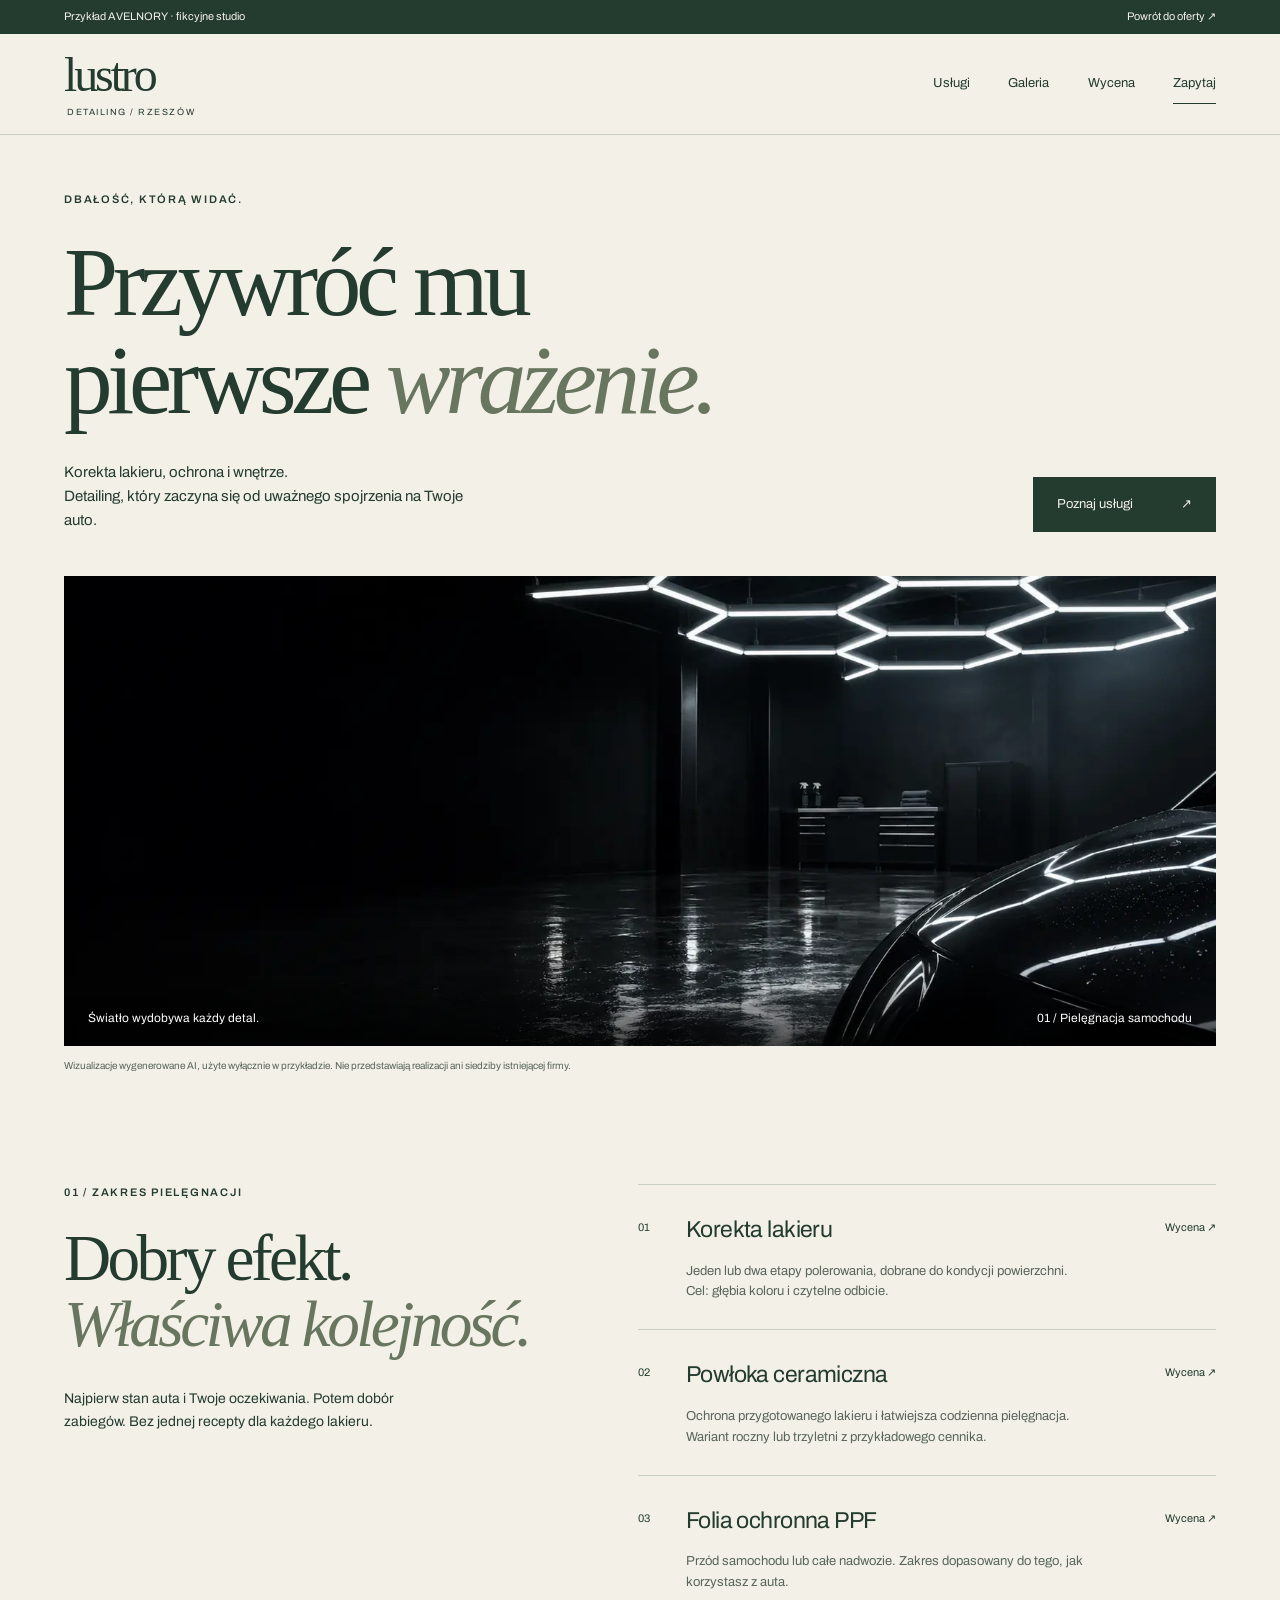
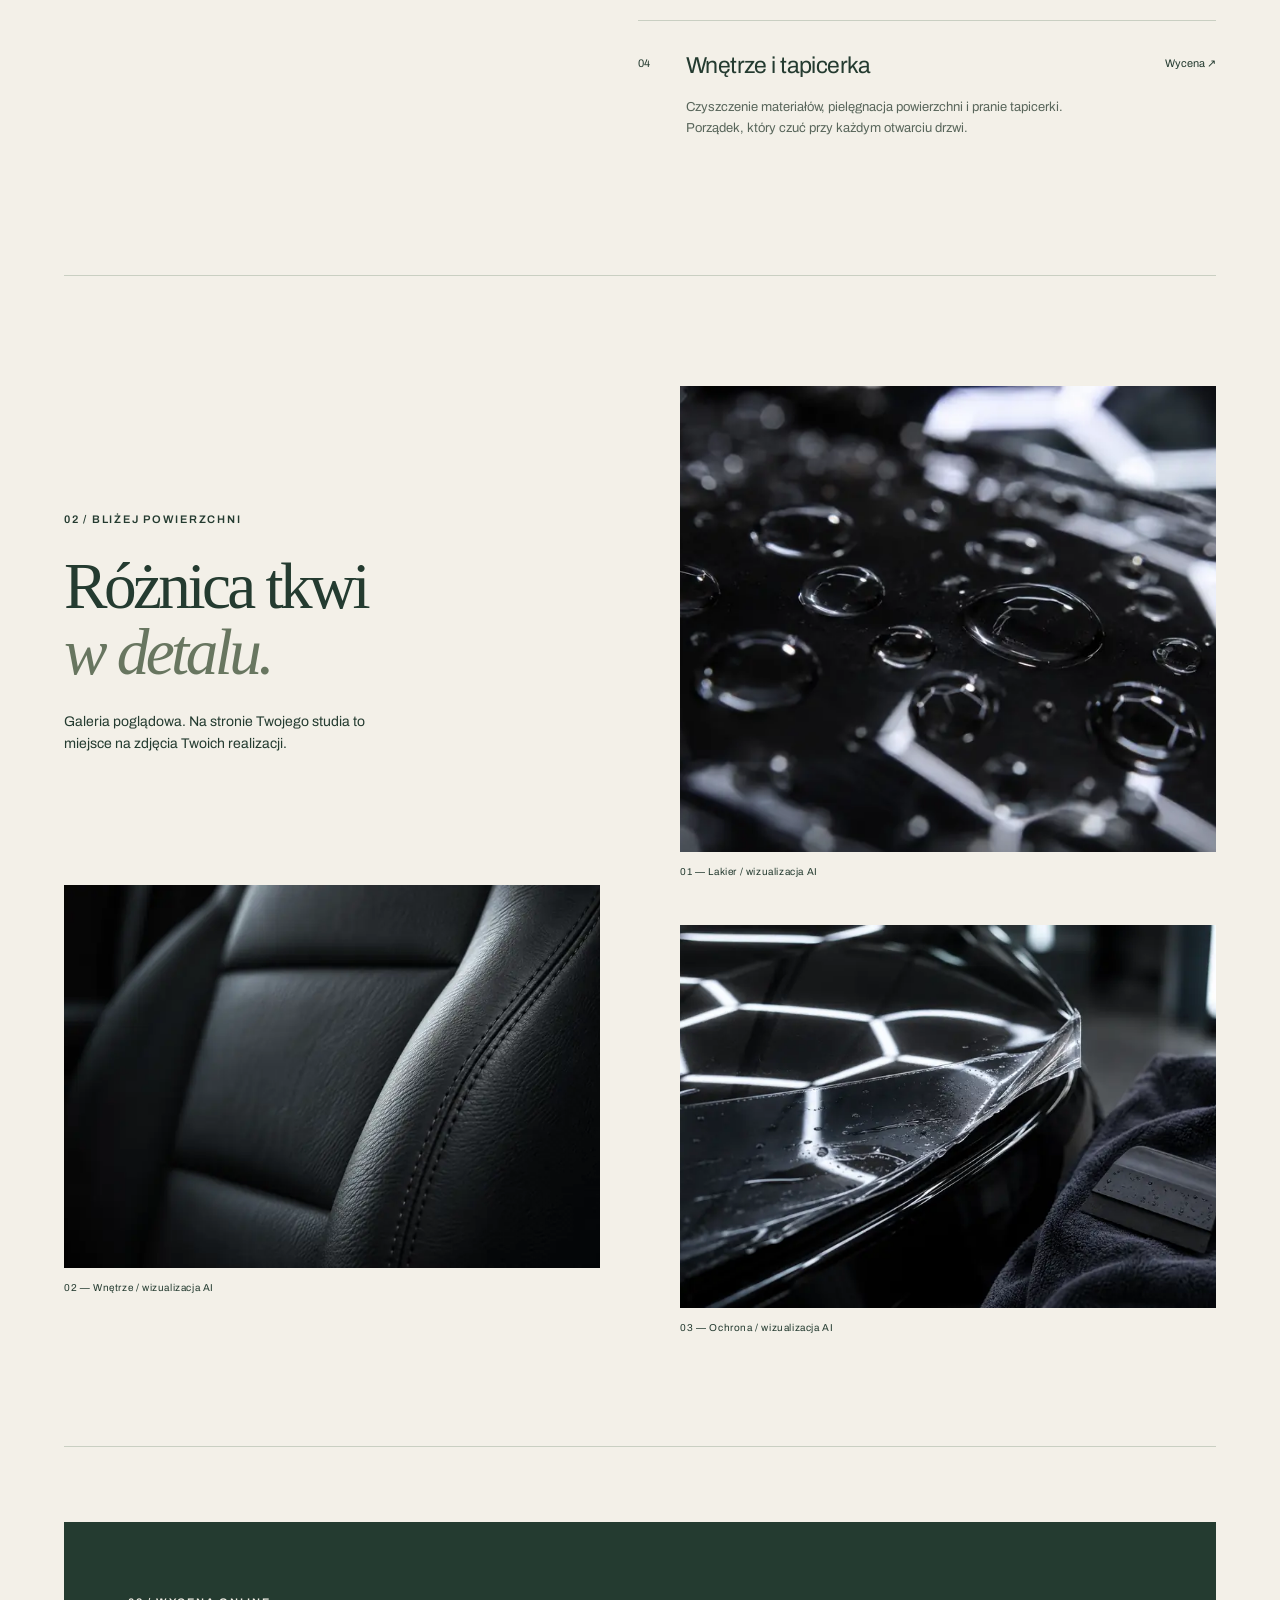
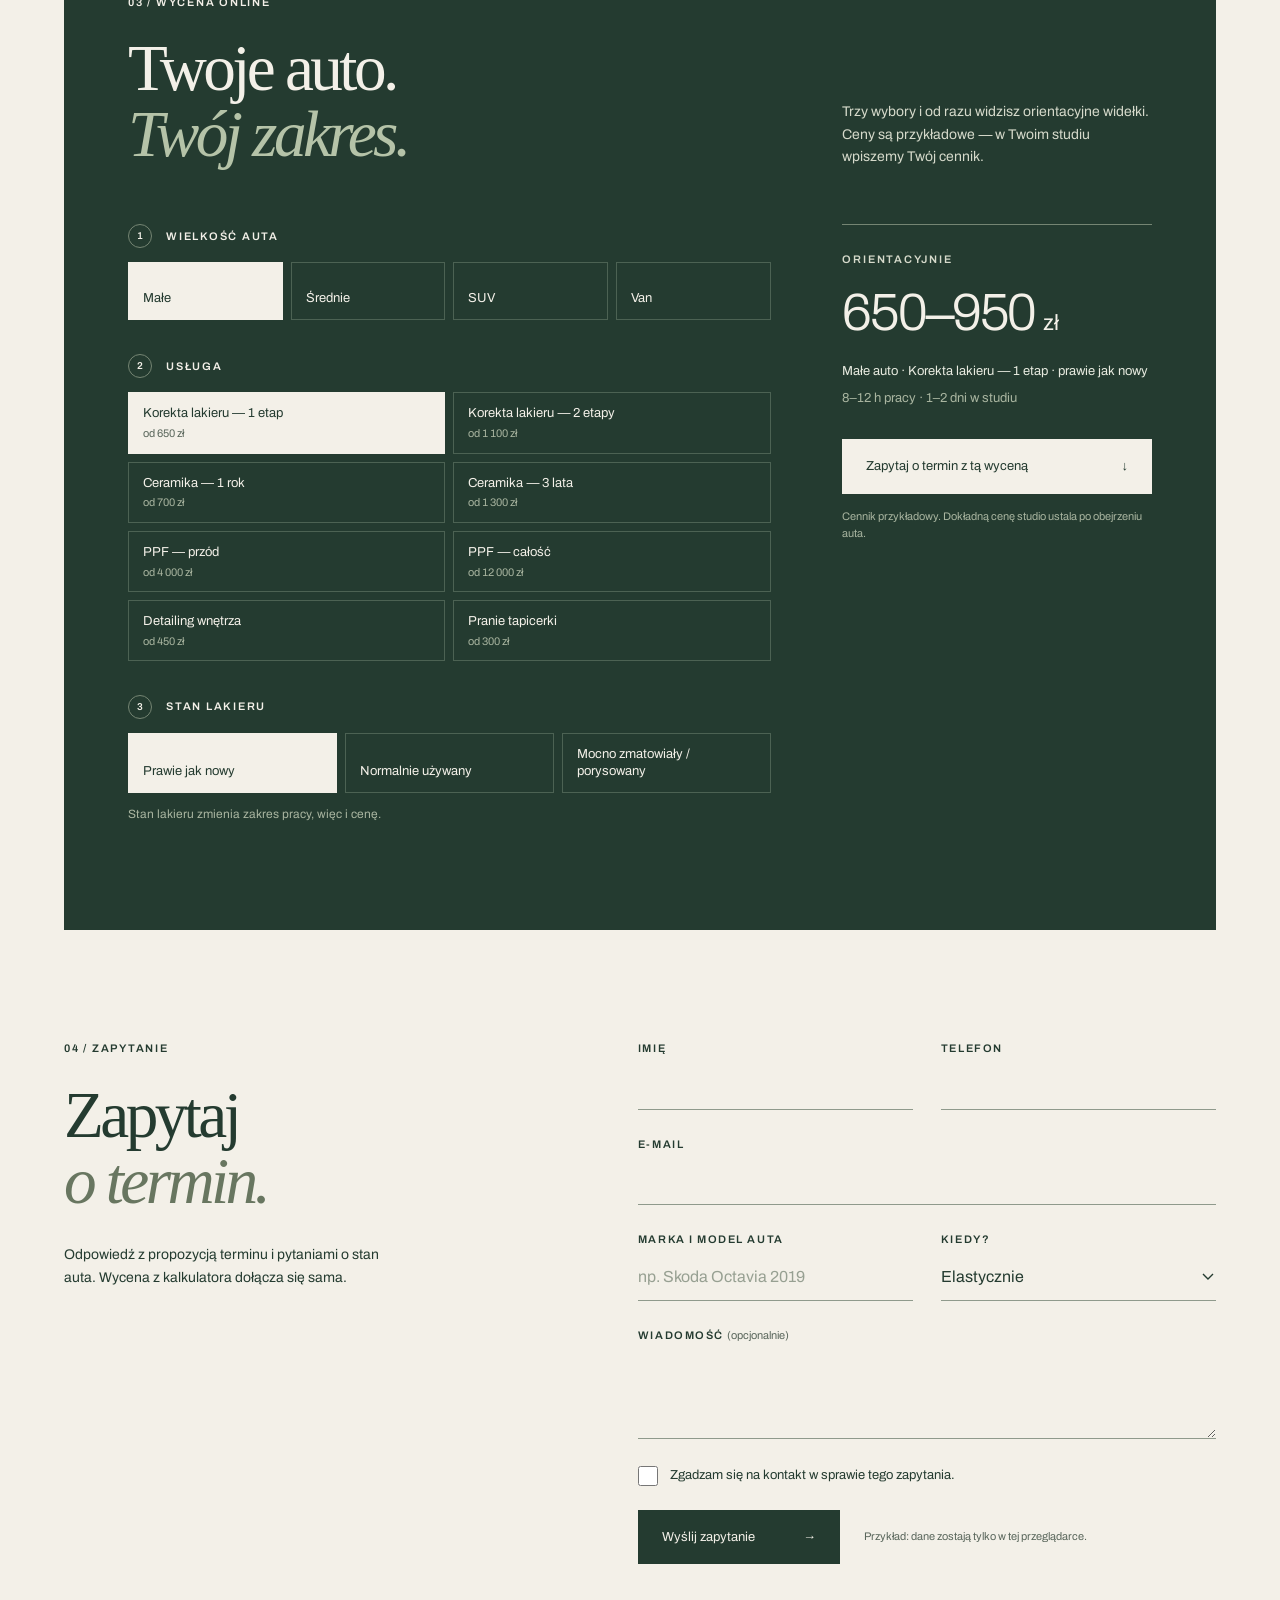
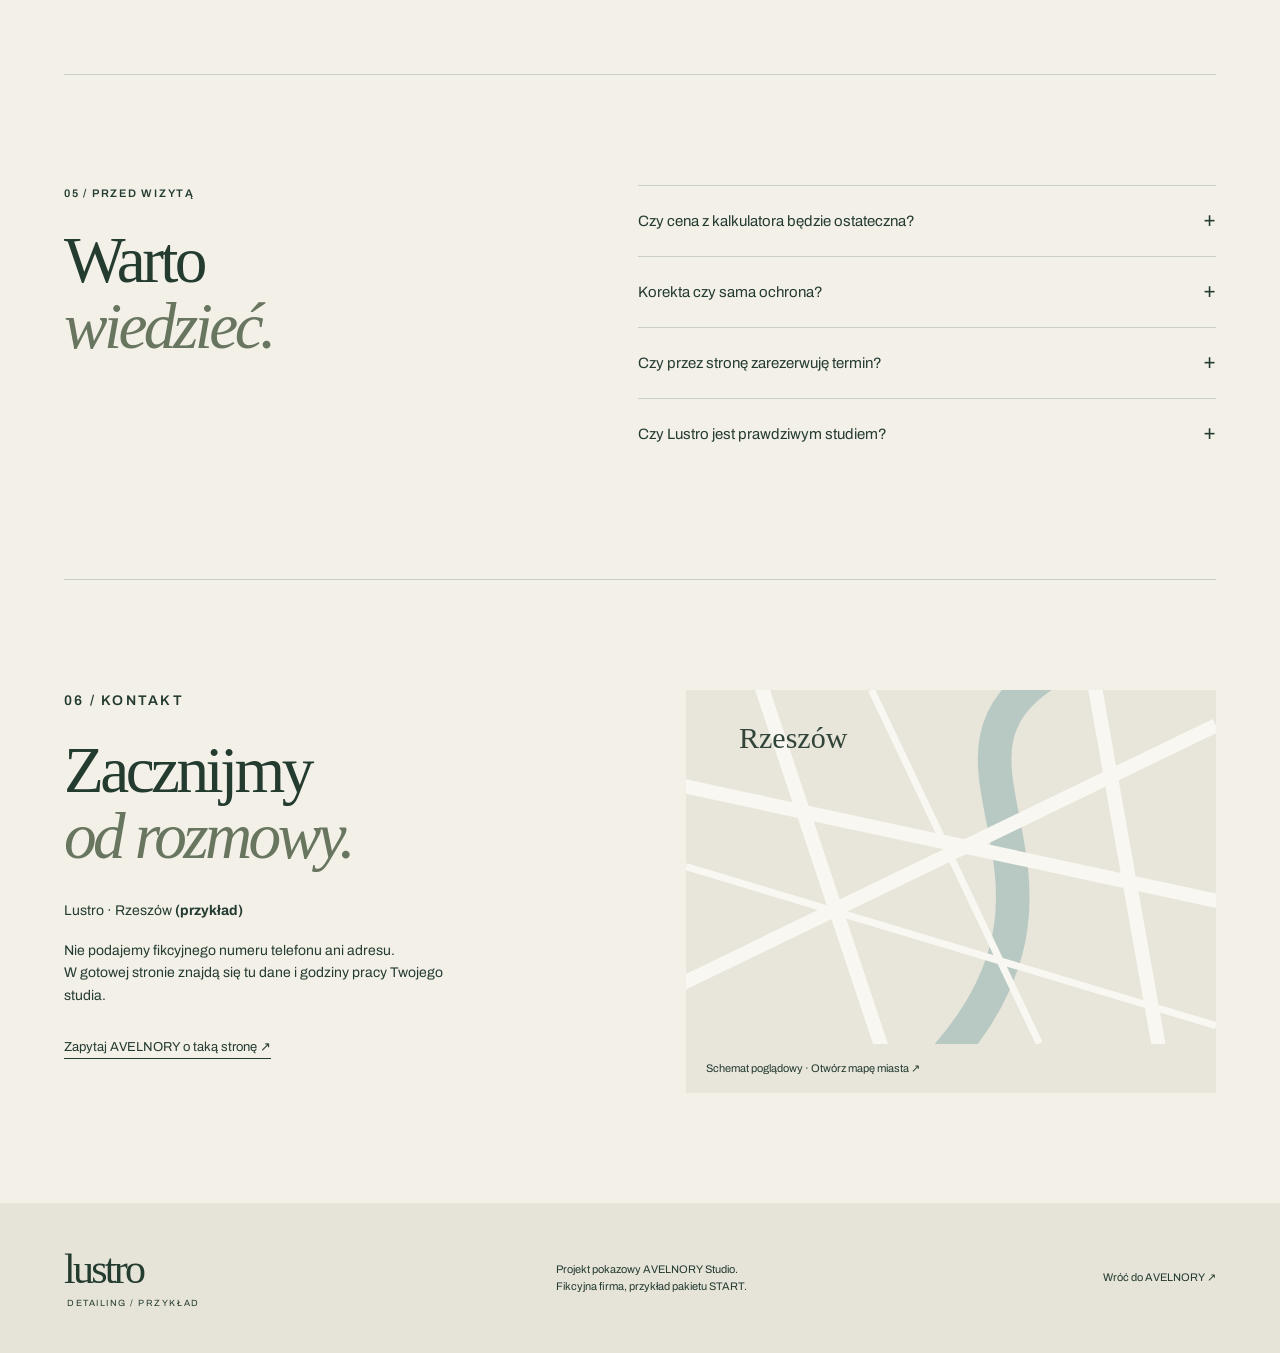
==== przyklad-studia/index.html @ 762393d6 "Nowe ceny: START 990 zł, założycielska 790 zł, zaliczka 300 zł Co-authored-by: OpenBot <335604065+op" ====
<!doctype html>
<html lang="pl">
<head>
  <meta charset="utf-8">
  <meta name="viewport" content="width=device-width,initial-scale=1">
  <meta name="robots" content="noindex,nofollow">
  <meta name="theme-color" content="#f3f0e8">
  <meta name="description" content="Lustro — fikcyjne studio detailingu. Przykład strony w pakiecie START AVELNORY Studio.">
  <title>Lustro — studio detailingu, Rzeszów · przykład</title>
  <link rel="stylesheet" href="style.css">
</head>
<body>
<a class="skip" href="#tresc">Przejdź do treści</a>
<aside class="notice"><span>Przykład AVELNORY · fikcyjne studio</span><a href="../#pakiety">Powrót do oferty ↗</a></aside>
<header class="header">
  <a class="brand" href="#tresc" aria-label="Lustro — początek strony">lustro<span>DETAILING / RZESZÓW</span></a>
  <nav aria-label="Nawigacja studia"><a href="#uslugi">Usługi</a><a href="#galeria">Galeria</a><a href="#wycena">Wycena</a><a href="#zapytanie">Zapytaj</a></nav>
</header>
<main id="tresc">
  <section class="hero" aria-labelledby="hero-title">
    <div class="hero-copy"><p class="eyebrow">Dbałość, którą widać.</p><h1 id="hero-title">Przywróć mu<br>pierwsze <em>wrażenie.</em></h1><div class="hero-bottom"><p>Korekta lakieru, ochrona i&nbsp;wnętrze.<br>Detailing, który zaczyna się od&nbsp;uważnego spojrzenia na Twoje auto.</p><a class="button" href="#uslugi">Poznaj usługi <span aria-hidden="true">↗</span></a></div></div>
    <figure class="hero-image"><img src="../assets/img/studio-hex-1600.webp" srcset="../assets/img/studio-hex-800.webp 800w, ../assets/img/studio-hex-1600.webp 1600w" sizes="(max-width:700px) 100vw, 90vw" width="1600" height="900" fetchpriority="high" alt="Wizualizacja auta w ciemnym studiu pod geometrycznym światłem"><figcaption><span>Światło wydobywa każdy detal.</span><span>01 / Pielęgnacja samochodu</span></figcaption></figure>
    <p class="image-note">Wizualizacje wygenerowane AI, użyte wyłącznie w&nbsp;przykładzie. Nie przedstawiają realizacji ani siedziby istniejącej firmy.</p>
  </section>
  <section class="section services" id="uslugi" aria-labelledby="services-title">
    <div class="section-head"><p class="eyebrow">01 / Zakres pielęgnacji</p><h2 id="services-title">Dobry efekt.<br><em>Właściwa kolejność.</em></h2><p>Najpierw stan auta i&nbsp;Twoje oczekiwania. Potem dobór zabiegów. Bez jednej recepty dla każdego lakieru.</p></div>
    <div class="service-list">
      <article><span class="index">01</span><div><h3>Korekta lakieru</h3><p>Jeden lub dwa etapy polerowania, dobrane do kondycji powierzchni. Cel: głębia koloru i&nbsp;czytelne odbicie.</p></div><a href="#wycena" aria-label="Korekta lakieru — wycena">Wycena ↗</a></article>
      <article><span class="index">02</span><div><h3>Powłoka ceramiczna</h3><p>Ochrona przygotowanego lakieru i&nbsp;łatwiejsza codzienna pielęgnacja. Wariant roczny lub trzyletni z&nbsp;przykładowego cennika.</p></div><a href="#wycena" aria-label="Powłoka ceramiczna — wycena">Wycena ↗</a></article>
      <article><span class="index">03</span><div><h3>Folia ochronna PPF</h3><p>Przód samochodu lub całe nadwozie. Zakres dopasowany do tego, jak korzystasz z&nbsp;auta.</p></div><a href="#wycena" aria-label="Folia PPF — wycena">Wycena ↗</a></article>
      <article><span class="index">04</span><div><h3>Wnętrze i&nbsp;tapicerka</h3><p>Czyszczenie materiałów, pielęgnacja powierzchni i&nbsp;pranie tapicerki. Porządek, który czuć przy każdym otwarciu drzwi.</p></div><a href="#wycena" aria-label="Wnętrze i tapicerka — wycena">Wycena ↗</a></article>
    </div>
  </section>
  <section class="section gallery" id="galeria" aria-labelledby="gallery-title">
    <div class="gallery-heading"><p class="eyebrow">02 / Bliżej powierzchni</p><h2 id="gallery-title">Różnica tkwi<br><em>w detalu.</em></h2><p>Galeria poglądowa. Na stronie Twojego studia to miejsce na zdjęcia Twoich realizacji.</p></div>
    <figure class="gallery-large"><img src="../assets/img/macro-beads-800.webp" width="800" height="533" loading="lazy" alt="Wizualizacja kropel wody na ciemnym lakierze"><figcaption>01 — Lakier / wizualizacja AI</figcaption></figure>
    <figure><img src="../assets/img/macro-interior-800.webp" width="800" height="533" loading="lazy" alt="Wizualizacja faktury samochodowego wnętrza"><figcaption>02 — Wnętrze / wizualizacja AI</figcaption></figure>
    <figure><img src="../assets/img/macro-ppf-800.webp" width="800" height="533" loading="lazy" alt="Wizualizacja folii ochronnej na karoserii"><figcaption>03 — Ochrona / wizualizacja AI</figcaption></figure>
  </section>
  <section class="section quote" id="wycena" aria-labelledby="quote-title">
    <div class="quote-head"><p class="eyebrow">03 / Wycena online</p><h2 id="quote-title">Twoje auto.<br><em>Twój zakres.</em></h2><p class="quote-lead">Trzy wybory i&nbsp;od razu widzisz orientacyjne widełki. Ceny są przykładowe&nbsp;— w&nbsp;Twoim studiu wpiszemy Twój cennik.</p></div>
    <form class="calc" id="calc" aria-label="Kalkulator wyceny">
      <fieldset><legend><span>1</span>Wielkość auta</legend><div class="chips" id="cars"></div></fieldset>
      <fieldset><legend><span>2</span>Usługa</legend><div class="chips chips-svc" id="services"></div></fieldset>
      <fieldset id="cond-set"><legend><span>3</span>Stan lakieru</legend><div class="chips" id="conds"></div><p class="hint" id="cond-note"></p></fieldset>
      <noscript><p class="hint">Kalkulator wymaga JavaScript. Zapytaj o&nbsp;wycenę w&nbsp;formularzu poniżej.</p></noscript>
    </form>
    <div class="result" aria-live="polite" aria-atomic="true">
      <p class="eyebrow">Orientacyjnie</p>
      <p class="price"><span id="price">—</span><span class="zl">&nbsp;zł</span></p>
      <p class="res-what" id="res-what"></p>
      <p class="res-time" id="res-time"></p>
      <button class="button light" id="to-form" type="button">Zapytaj o&nbsp;termin z&nbsp;tą wyceną <span aria-hidden="true">↓</span></button>
      <p class="fine">Cennik przykładowy. Dokładną cenę studio ustala po obejrzeniu auta.</p>
    </div>
  </section>
  <section class="section inquiry" id="zapytanie" aria-labelledby="inquiry-title">
    <div class="inquiry-head"><p class="eyebrow">04 / Zapytanie</p><h2 id="inquiry-title">Zapytaj<br><em>o&nbsp;termin.</em></h2><p>Odpowiedź z&nbsp;propozycją terminu i&nbsp;pytaniami o&nbsp;stan auta. Wycena z&nbsp;kalkulatora dołącza się sama.</p>
      <div class="attached" id="attached" hidden><p class="eyebrow">Dołączona wycena</p><p id="attached-text"></p><button type="button" class="text-btn" id="detach">Usuń z&nbsp;zapytania</button></div>
    </div>
    <div class="inquiry-body">
      <form id="inquiry" novalidate>
        <div class="row"><label class="field"><span>Imię</span><input name="imie" autocomplete="given-name" required maxlength="60"></label>
        <label class="field"><span>Telefon</span><input name="telefon" type="tel" autocomplete="tel" required pattern="[0-9+\(\)\s\-]{7,25}" inputmode="tel"></label></div>
        <label class="field"><span>E-mail</span><input name="email" type="email" autocomplete="email" required maxlength="120"></label>
        <div class="row"><label class="field"><span>Marka i&nbsp;model auta</span><input name="auto" required maxlength="80" placeholder="np. Skoda Octavia 2019"></label>
        <label class="field"><span>Kiedy?</span><select name="termin"><option>Elastycznie</option><option>W&nbsp;ciągu 2 tygodni</option><option>W&nbsp;ciągu miesiąca</option></select></label></div>
        <label class="field"><span>Wiadomość <i>(opcjonalnie)</i></span><textarea name="wiadomosc" rows="3" maxlength="1000"></textarea></label>
        <input type="hidden" name="wycena">
        <label class="hp" aria-hidden="true">Strona www<input name="website_extra" tabindex="-1" autocomplete="off"></label>
        <label class="consent"><input type="checkbox" name="zgoda" required><span>Zgadzam się na kontakt w&nbsp;sprawie tego zapytania.</span></label>
        <div class="submit-row"><button class="button" id="send" type="submit">Wyślij zapytanie <span aria-hidden="true">→</span></button><p class="fine">Przykład: dane zostają tylko w&nbsp;tej przeglądarce.</p></div>
        <p class="form-error" id="form-error" role="alert"></p>
      </form>
      <div class="done" id="done" tabindex="-1" hidden>
        <p class="eyebrow">Zapytanie przyjęte · przykład</p>
        <h3 id="done-title">Dziękujemy.</h3>
        <p>To strona pokazowa, więc zapytanie nie trafiło do żadnego studia ani na żaden adres e-mail. Zapisaliśmy je tylko w&nbsp;tej przeglądarce.</p>
        <p>Na stronie Twojego studia w&nbsp;tym miejscu klient dostaje potwierdzenie, a&nbsp;Ty&nbsp;— e-mail z&nbsp;danymi i&nbsp;wyceną.</p>
        <dl id="done-summary"></dl>
        <div class="done-actions"><button class="button" type="button" id="again">Nowe zapytanie</button><button class="text-btn" type="button" id="wipe">Usuń dane przykładu</button></div>
      </div>
    </div>
  </section>
  <section class="section faq" aria-labelledby="faq-title"><div><p class="eyebrow">05 / Przed wizytą</p><h2 id="faq-title">Warto<br><em>wiedzieć.</em></h2></div><div>
    <details><summary>Czy cena z kalkulatora będzie ostateczna?</summary><p>Nie. Kalkulator pokazuje orientacyjne widełki. Zakres pracy i&nbsp;dokładną cenę studio ustala po obejrzeniu samochodu lub zdjęć.</p></details>
    <details><summary>Korekta czy sama ochrona?</summary><p>Powłoka nie usuwa istniejących rys. Dlatego przed zabezpieczeniem warto ocenić lakier i&nbsp;ustalić, czy wymaga korekty.</p></details>
    <details><summary>Czy przez stronę zarezerwuję termin?</summary><p>Formularz wysyła zapytanie, a&nbsp;nie rezerwację. Studio potwierdza termin osobno, telefonicznie lub e-mailem.</p></details>
    <details><summary>Czy Lustro jest prawdziwym studiem?</summary><p>Nie. Nazwa, lokalizacja w&nbsp;mieście i&nbsp;oferta są przykładowe. Strona pokazuje projekt AVELNORY. Nie zamówisz tu usługi detailingu.</p></details>
  </div></section>
  <section class="section contact" id="kontakt" aria-labelledby="contact-title"><div><p class="eyebrow">06 / Kontakt</p><h2 id="contact-title">Zacznijmy<br><em>od rozmowy.</em></h2><p>Lustro · Rzeszów <strong>(przykład)</strong></p><p>Nie podajemy fikcyjnego numeru telefonu ani adresu. W&nbsp;gotowej stronie znajdą się tu dane i&nbsp;godziny pracy Twojego studia.</p><a class="text-link" href="../#formularz">Zapytaj AVELNORY o&nbsp;taką stronę ↗</a></div><a class="map" href="https://www.google.com/maps/search/?api=1&amp;query=Rzesz%C3%B3w" target="_blank" rel="noopener" aria-label="Otwórz mapę miasta Rzeszów — bez lokalizacji studia">
    <svg viewBox="0 0 600 400" role="img" aria-label="Abstrakcyjny schemat miasta, bez lokalizacji firmy"><rect width="600" height="400" fill="#e8e5da"/><path d="M410-20C250 80 480 210 290 420" stroke="#b8c9c4" stroke-width="38" fill="none"/><g stroke="#f9f7f1" stroke-width="16" fill="none"><path d="M-20 105 630 245M80-20 230 430M-20 340 600 40M460-20 540 430"/><path d="m0 200 600 180M210 0 400 400" stroke-width="8"/></g><text x="60" y="66" fill="#31443a" font-family="Georgia,serif" font-size="34">Rzeszów</text></svg><span>Schemat poglądowy · Otwórz mapę miasta ↗</span></a></section>
</main>
<footer><a class="brand" href="#tresc">lustro<span>DETAILING / PRZYKŁAD</span></a><p>Projekt pokazowy AVELNORY Studio.<br>Fikcyjna firma, przykład pakietu START.</p><a href="../">Wróć do AVELNORY ↗</a></footer>
<script src="../assets/config.js"></script>
<script src="app.js" defer></script>
</body>
</html>
---- przyklad-studia/style.css ----
@font-face{font-family:Archivo;src:url('../assets/fonts/archivo-latin.woff2') format('woff2');font-style:normal;font-weight:100 900;font-display:swap;unicode-range:U+0000-00FF}@font-face{font-family:Archivo;src:url('../assets/fonts/archivo-latin-ext.woff2') format('woff2');font-style:normal;font-weight:100 900;font-display:swap;unicode-range:U+0100-024F,U+1E00-1EFF}
:root{--paper:#f3f0e8;--ink:#243b30;--muted:#59665b;--line:#c9cfc2;--space:clamp(22px,5vw,80px)}*{box-sizing:border-box}html{scroll-behavior:smooth;scroll-padding-top:120px}body{margin:0;background:var(--paper);color:var(--ink);font:16px/1.6 Archivo,Arial,sans-serif}a{color:inherit;text-decoration:none}a:hover{text-decoration:underline;text-underline-offset:5px}a:focus-visible,summary:focus-visible{outline:3px solid #8d4d21;outline-offset:5px}img{display:block;width:100%;height:auto}figure,p{margin:0}p+p{margin-top:18px}h1,h2,h3{font-weight:400;margin:0}h1,h2{font-family:Georgia,'Times New Roman',serif;line-height:1.01;letter-spacing:-.055em;text-wrap:balance}h1{font-size:clamp(58px,7.6vw,116px)}h2{font-size:clamp(43px,5.1vw,76px)}em{font-weight:400;color:#687660}.eyebrow{text-transform:uppercase;font-size:11px;letter-spacing:.16em;font-weight:600;margin-bottom:25px}body>main{padding:0 var(--space)}.skip{position:fixed;top:-100px;left:20px;background:var(--ink);color:white;padding:12px;z-index:20}.skip:focus{top:10px}.notice{display:flex;justify-content:space-between;gap:12px;padding:8px var(--space);background:var(--ink);color:var(--paper);font-size:11px}.header{position:sticky;top:0;z-index:10;display:flex;align-items:center;justify-content:space-between;gap:20px;background:var(--paper);padding:17px var(--space);border-bottom:1px solid var(--line)}.brand{font-family:Georgia,serif;font-size:48px;line-height:1;letter-spacing:-.065em}.brand span{display:block;margin:8px 0 0 3px;font:9px Archivo,Arial,sans-serif;letter-spacing:.17em}.header nav{display:flex;gap:clamp(18px,3vw,48px);font-size:13px}.header nav a{padding:10px 0}.header nav a:last-child{border-bottom:1px solid var(--ink)}.hero{padding-top:56px}.hero-copy{max-width:1350px;margin:auto}.hero-bottom{display:flex;justify-content:space-between;align-items:end;gap:30px;margin:30px 0 44px}.hero-bottom p{font-size:15px;max-width:430px}.button{display:inline-flex;justify-content:space-between;gap:48px;background:var(--ink);color:var(--paper);padding:17px 24px;font-size:13px;min-height:54px}.button:hover{background:#3b5141;text-decoration:none}.hero-image{position:relative;background:#111820;overflow:hidden}.hero-image img{aspect-ratio:2.45;object-fit:cover;object-position:50% 60%}.hero-image figcaption{position:absolute;bottom:0;left:0;right:0;display:flex;justify-content:space-between;gap:20px;padding:38px 24px 18px;color:white;background:linear-gradient(transparent,#000b);font-size:12px}.image-note{font-size:10px;color:var(--muted);margin-top:12px;max-width:780px}.section{padding:110px 0;border-bottom:1px solid var(--line);scroll-margin-top:10px}.services{display:grid;grid-template-columns:1fr 1.2fr;gap:8%}.section-head>p:last-child{max-width:330px;margin-top:30px;font-size:14px}.service-list article{display:grid;grid-template-columns:24px 1fr auto;gap:24px;border-top:1px solid var(--line);padding:27px 0}.service-list h3{font-size:23px;margin-bottom:12px;letter-spacing:-.025em}.service-list p{font-size:13px;color:var(--muted);max-width:400px}.service-list a,.index{font-size:11px}.service-list a{padding:7px 0;align-self:start;white-space:nowrap}.index{padding-top:7px}.gallery{display:grid;grid-template-columns:1fr 1fr;gap:45px 7%}.gallery-heading{align-self:center}.gallery-heading>p:last-child{max-width:340px;margin-top:25px;font-size:14px}.gallery img{aspect-ratio:1.4;object-fit:cover}.gallery-large img{aspect-ratio:1.15}.gallery figure:nth-last-child(2){margin-top:-40px}.gallery figcaption{font-size:10px;margin-top:12px;letter-spacing:.06em}[hidden]{display:none!important}.quote{display:grid;grid-template-columns:minmax(0,1.35fr) minmax(0,.65fr);gap:56px 7%;background:var(--ink);color:var(--paper);padding:72px 64px;margin-top:75px;border:0}.quote em{color:#b5c3a8}.quote-head{grid-column:1/-1;display:grid;grid-template-columns:minmax(0,1.35fr) minmax(0,.65fr);gap:0 7%;align-items:end}.quote-head .eyebrow{grid-column:1/-1}.quote-lead{font-size:14px;color:#d6dacb;max-width:330px}.calc fieldset{border:0;padding:0;margin:0 0 34px;min-width:0;transition:opacity .25s}.calc fieldset:disabled{opacity:.42}.calc legend{display:flex;align-items:center;gap:14px;padding:0;margin-bottom:14px;font-size:11px;letter-spacing:.16em;text-transform:uppercase;font-weight:600}.calc legend span{display:inline-grid;place-items:center;width:24px;height:24px;border:1px solid #758573;border-radius:50%;font-size:10px;letter-spacing:0}.chips{display:grid;grid-template-columns:repeat(4,minmax(0,1fr));gap:8px}#conds{grid-template-columns:repeat(3,minmax(0,1fr))}.chips-svc{grid-template-columns:repeat(2,minmax(0,1fr))}.chips input{position:absolute;opacity:0;width:1px;height:1px}.chips label{display:flex;flex-direction:column;justify-content:flex-end;gap:4px;min-height:58px;padding:12px 14px;border:1px solid #4c6253;cursor:pointer;font-size:13px;line-height:1.3;transition:background-color .2s,color .2s,border-color .2s}.chips label:hover{border-color:#b5c3a8}.chip-meta{font-size:11px;color:#a9b5a0;font-variant-numeric:tabular-nums}.chips input:checked+label{background:var(--paper);color:var(--ink);border-color:var(--paper)}.chips input:checked+label .chip-meta{color:var(--muted)}.chips input:focus-visible+label{outline:3px solid #e0a26f;outline-offset:3px}.calc fieldset:disabled label{cursor:not-allowed}.hint{font-size:12px;color:#a9b5a0;margin-top:12px}.result{align-self:start;position:sticky;top:120px;border-top:1px solid #758573;padding-top:26px}.result .eyebrow{color:#d6dacb;margin-bottom:14px}.price{font-family:Archivo,Arial,sans-serif;font-weight:300;font-size:clamp(40px,4.1vw,60px);line-height:1;letter-spacing:-.045em;font-feature-settings:'tnum' 1,'lnum' 1;font-variant-numeric:tabular-nums;white-space:nowrap}.zl{font-size:.42em;letter-spacing:0;margin-left:.15em;font-weight:400}.res-what{font-size:13px;margin-top:22px;color:#e8ebe0}.res-time{font-size:13px;color:#a9b5a0;margin-top:6px!important}.button.light{background:var(--paper);color:var(--ink);border:0;font:inherit;font-size:13px;cursor:pointer;margin-top:30px;width:100%;text-align:left}.button.light:hover{background:#fff}.fine{font-size:11px;color:#a9b5a0;margin-top:14px!important}.inquiry{display:grid;grid-template-columns:minmax(0,1fr) minmax(0,1.2fr);gap:8%}.inquiry-head>p:not(.eyebrow){max-width:330px;margin-top:30px;font-size:14px}.attached{margin-top:36px;border:1px solid var(--line);padding:20px 22px;max-width:390px;background:#ece8dd}.attached .eyebrow{margin-bottom:10px;font-size:10px}.attached p:not(.eyebrow){font-size:13px}.text-btn{background:none;border:0;padding:8px 0;margin-top:10px;font:inherit;font-size:12px;color:inherit;border-bottom:1px solid currentColor;cursor:pointer}.text-btn:focus-visible,.button:focus-visible,select:focus-visible{outline:3px solid #8d4d21;outline-offset:4px}#inquiry .row{display:grid;grid-template-columns:1fr 1fr;gap:0 28px}.field{display:block;margin-bottom:26px}.field>span{display:block;font-size:11px;letter-spacing:.14em;text-transform:uppercase;font-weight:600;margin-bottom:6px}.field i{font-style:normal;text-transform:none;letter-spacing:0;font-weight:400;color:var(--muted)}.field input,.field select,.field textarea{display:block;width:100%;font:16px/1.4 Archivo,Arial,sans-serif;color:var(--ink);background:transparent;border:0;border-bottom:1px solid #8f9a8c;border-radius:0;padding:10px 0;min-height:46px;transition:border-color .2s}.field textarea{resize:vertical}.field select{appearance:none;background:url("data:image/svg+xml,%3Csvg xmlns='http://www.w3.org/2000/svg' width='12' height='8'%3E%3Cpath d='M1 1l5 5 5-5' fill='none' stroke='%23243b30' stroke-width='1.4'/%3E%3C/svg%3E") right 2px center no-repeat;padding-right:24px}.field input:focus,.field select:focus,.field textarea:focus{outline:0;border-bottom:2px solid var(--ink)}.field input::placeholder{color:#97a092}[aria-invalid=true]{border-bottom-color:#9b3b1e!important}.err{display:block;font-size:12px;line-height:1.4;color:#9b3b1e;margin-top:8px}.field>.err{font-size:12px;text-transform:none;letter-spacing:0;font-weight:400;margin:8px 0 0}.err:empty{display:none}.hp{position:absolute;left:-9999px}.consent{display:flex;gap:12px;align-items:flex-start;font-size:13px;cursor:pointer;margin:6px 0 24px}.consent input{width:20px;height:20px;margin:1px 0 0;accent-color:var(--ink);flex:none}.consent+.err{margin:-14px 0 20px}.submit-row{display:flex;align-items:center;gap:24px}.submit-row .button{border:0;font:inherit;font-size:13px;cursor:pointer}.submit-row .fine,.done .fine{color:var(--muted);margin:0!important}.button:disabled{opacity:.6;cursor:wait}.form-error{font-size:13px;margin-top:16px}.form-error:empty{display:none}.done{border-top:1px solid var(--ink);padding-top:28px}.done:focus{outline:0}.done h3{font-family:Georgia,serif;font-size:40px;letter-spacing:-.04em;line-height:1.05;margin-bottom:20px}.done>p:not(.eyebrow){font-size:14px;max-width:520px;color:var(--muted)}.done dl{display:grid;grid-template-columns:110px 1fr;margin:28px 0 30px;border-top:1px solid var(--line);font-size:13px}.done dt,.done dd{margin:0;padding:12px 0;border-bottom:1px solid var(--line)}.done dt{font-size:11px;letter-spacing:.14em;text-transform:uppercase;font-weight:600;padding-top:14px}.done-actions{display:flex;align-items:center;gap:28px}.done-actions .button{border:0;font:inherit;font-size:13px;cursor:pointer}.faq{display:grid;grid-template-columns:1fr 1.2fr;gap:8%}.faq details{border-top:1px solid var(--line)}summary{cursor:pointer;padding:23px 28px 23px 0;position:relative;list-style:none;font-size:15px}summary::-webkit-details-marker{display:none}summary:after{content:'+';position:absolute;right:0;font-size:21px;top:17px}details[open] summary:after{content:'−'}details p{padding:0 20px 24px 0;font-size:14px;color:var(--muted)}.contact{display:grid;grid-template-columns:1fr 1fr;gap:8%;border:0}.contact h2{margin-bottom:30px}.contact p{font-size:14px;max-width:390px}.text-link{display:inline-block;margin-top:30px;border-bottom:1px solid var(--ink);font-size:13px}.map{align-self:center;background:#e8e5da;display:block}.map svg{display:block;width:100%;height:auto}.map span{display:block;font-size:11px;padding:16px 20px}.map:hover svg{filter:brightness(1.03)}footer{display:flex;justify-content:space-between;align-items:center;gap:30px;background:#e6e4d9;padding:45px var(--space)}footer p,footer>a:last-child{font-size:11px}footer .brand{font-size:42px}
@media(min-width:1500px){main{max-width:1680px;margin:auto}}@media(max-width:900px){.services,.faq{grid-template-columns:1fr;gap:45px}.service-list p{max-width:none}.section-head>p:last-child{max-width:470px}.quote,.quote-head{grid-template-columns:1fr}.quote{padding:56px 40px;gap:40px}.quote-head{gap:24px}.result{position:static}.inquiry{grid-template-columns:1fr;gap:45px}.inquiry-head>p:not(.eyebrow){max-width:470px}}@media(max-width:600px){html{scroll-padding-top:100px}.notice{font-size:9px;padding-top:10px;padding-bottom:10px;align-items:center}.notice span{max-width:160px;line-height:1.4}.notice a{white-space:nowrap}.header{padding-top:15px;padding-bottom:15px;gap:15px}.brand{font-size:36px}.brand span{font-size:7px;letter-spacing:.12em}.header nav{font-size:11px;gap:14px}.hero{padding-top:40px}.eyebrow{font-size:10px;margin-bottom:22px}h1{font-size:59px}h2{font-size:47px}.hero-bottom{display:block;margin:25px 0 30px}.hero-bottom p{font-size:13px;max-width:300px}.button{margin-top:25px;width:100%;padding:16px 20px}.hero-image{margin:0 calc(-1 * var(--space))}.hero-image img{aspect-ratio:1.12;object-position:50% 60%}.hero-image figcaption{padding:35px var(--space) 15px;font-size:10px}.hero-image figcaption span:last-child{display:none}.image-note{font-size:9px;line-height:1.5}.section{padding:65px 0}.service-list article{grid-template-columns:18px 1fr;gap:16px;padding:24px 0}.service-list a{grid-column:2;padding:0;justify-self:start}.service-list h3{font-size:23px}.gallery{gap:32px;grid-template-columns:1fr}.gallery-heading>p:last-child{font-size:13px}.gallery-large img,.gallery img{aspect-ratio:1.4}.gallery figure:nth-last-child(2){margin:0}.quote{margin:60px calc(-1 * var(--space)) 0;padding:52px var(--space) 56px;gap:34px}.quote-lead{font-size:13px}.chips{grid-template-columns:repeat(2,minmax(0,1fr))}#conds{grid-template-columns:1fr}#conds label{min-height:48px}.chips-svc label{min-height:66px}.chips label{padding:11px 12px;font-size:12.5px}.price{font-size:44px}#inquiry .row{grid-template-columns:1fr}.submit-row{flex-direction:column;align-items:stretch;gap:14px}.submit-row .button,.done-actions .button{width:100%}.done-actions{flex-direction:column;align-items:flex-start;gap:14px}.done h3{font-size:34px}.done dl{grid-template-columns:86px 1fr}.faq{gap:30px}summary{font-size:14px}.contact{grid-template-columns:1fr;gap:35px}.contact h2{margin-bottom:25px}footer{align-items:start;flex-wrap:wrap;gap:26px}footer p{max-width:180px}footer>a:last-child{width:100%}}@media(prefers-reduced-motion:reduce){html{scroll-behavior:auto}}@media(max-width:359px){h1{font-size:50px}.header nav{gap:10px;font-size:10px}}
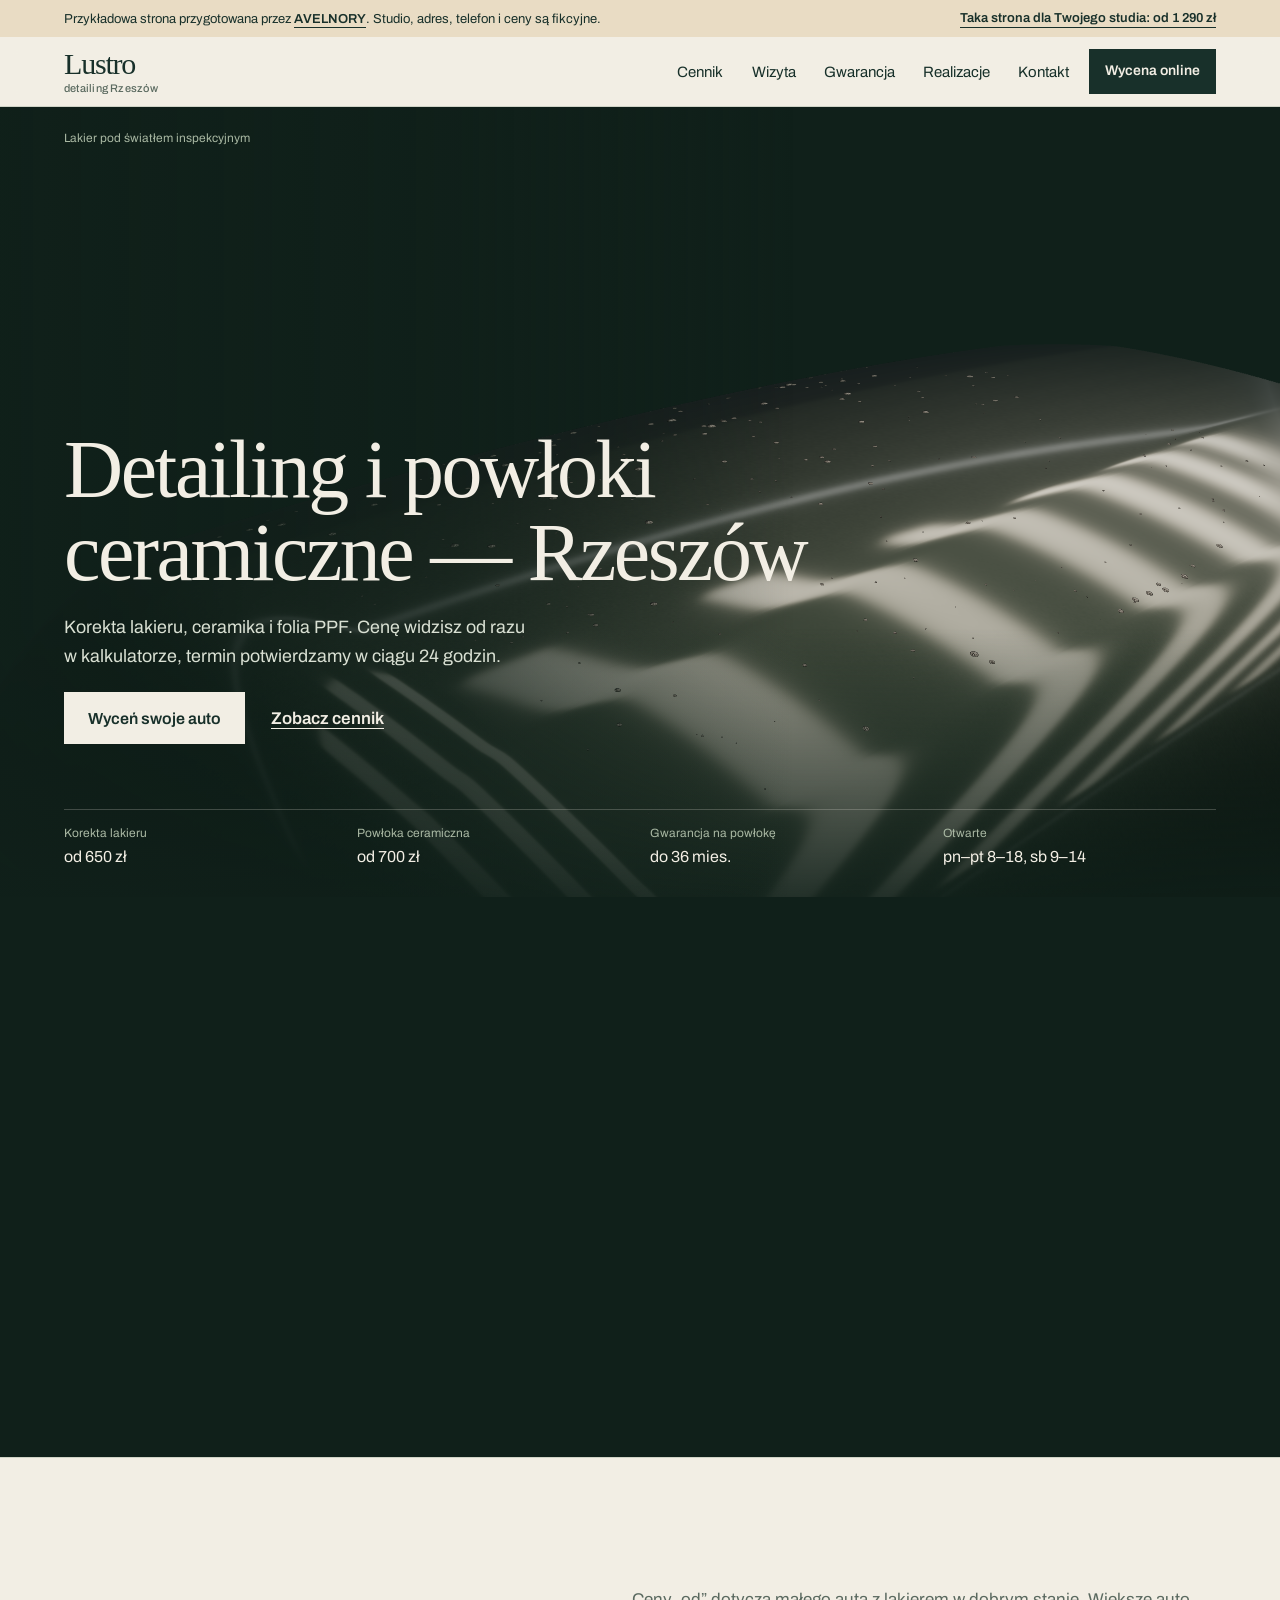
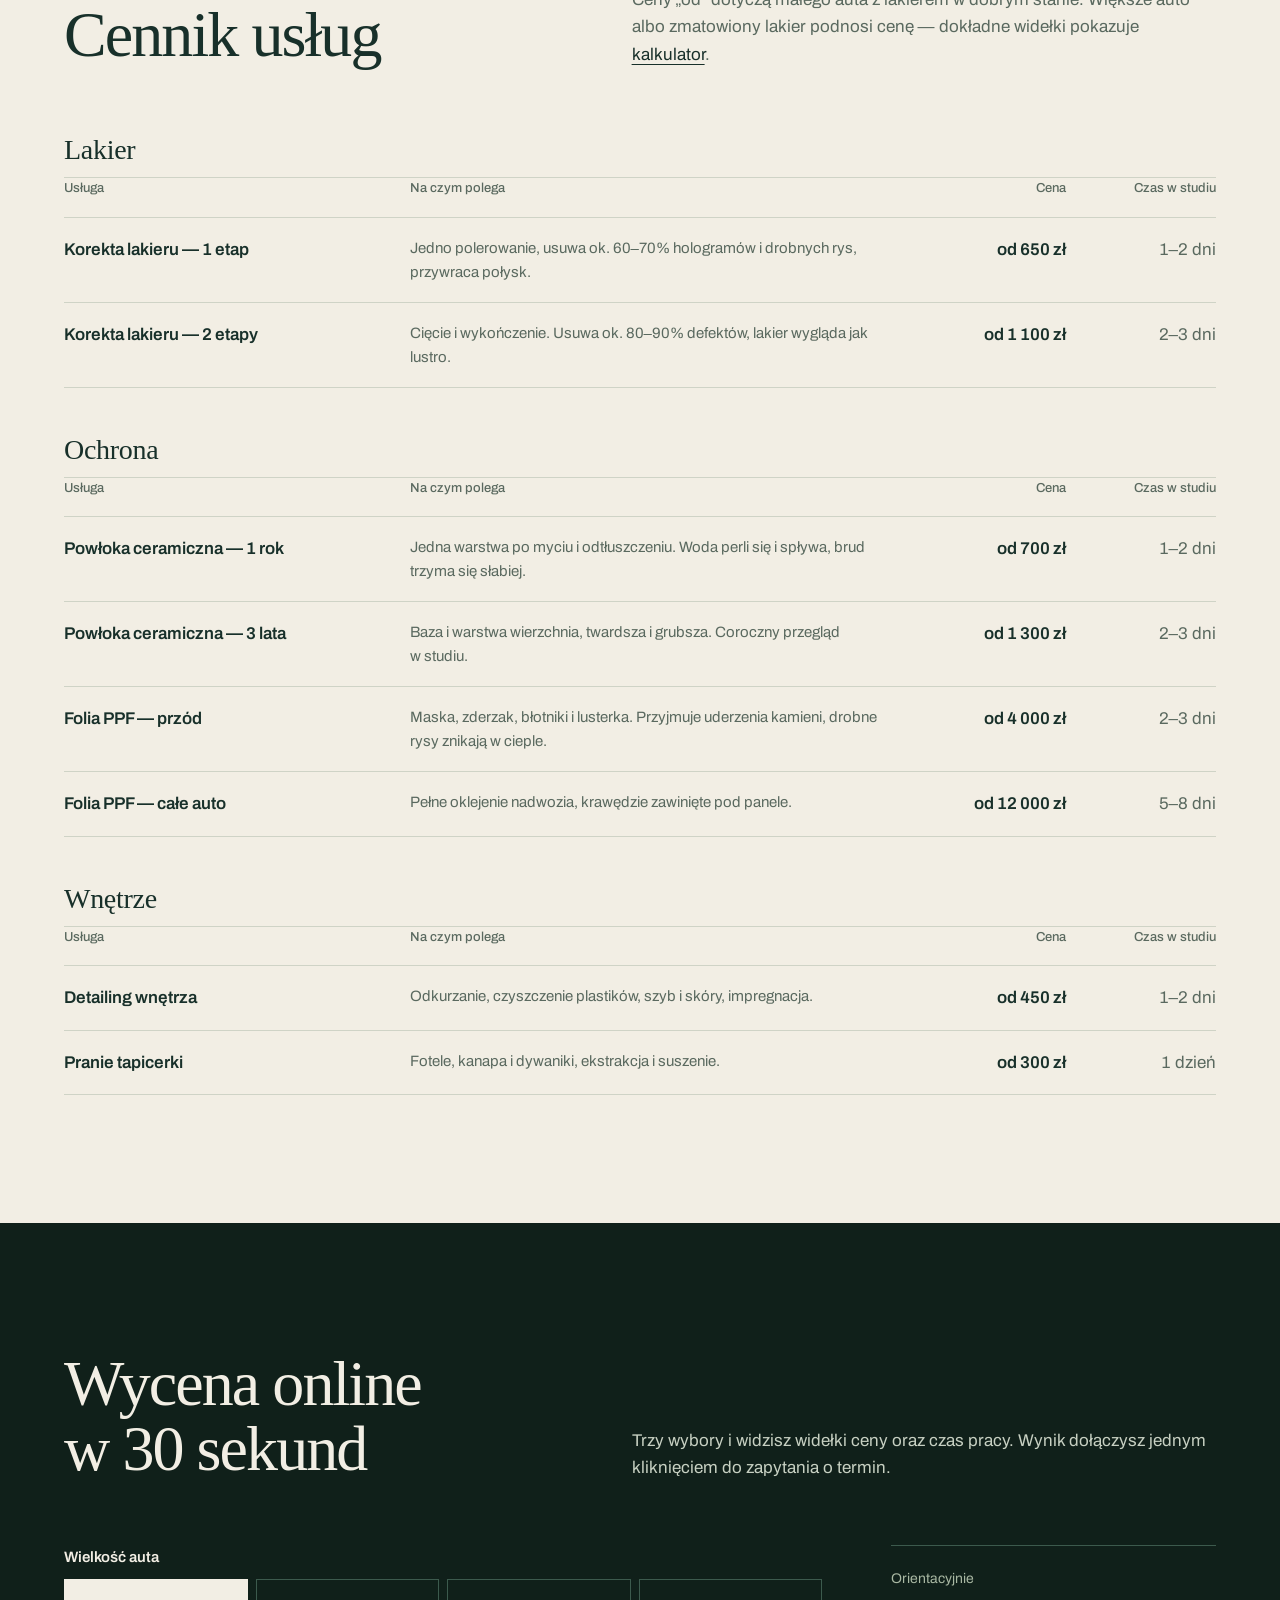
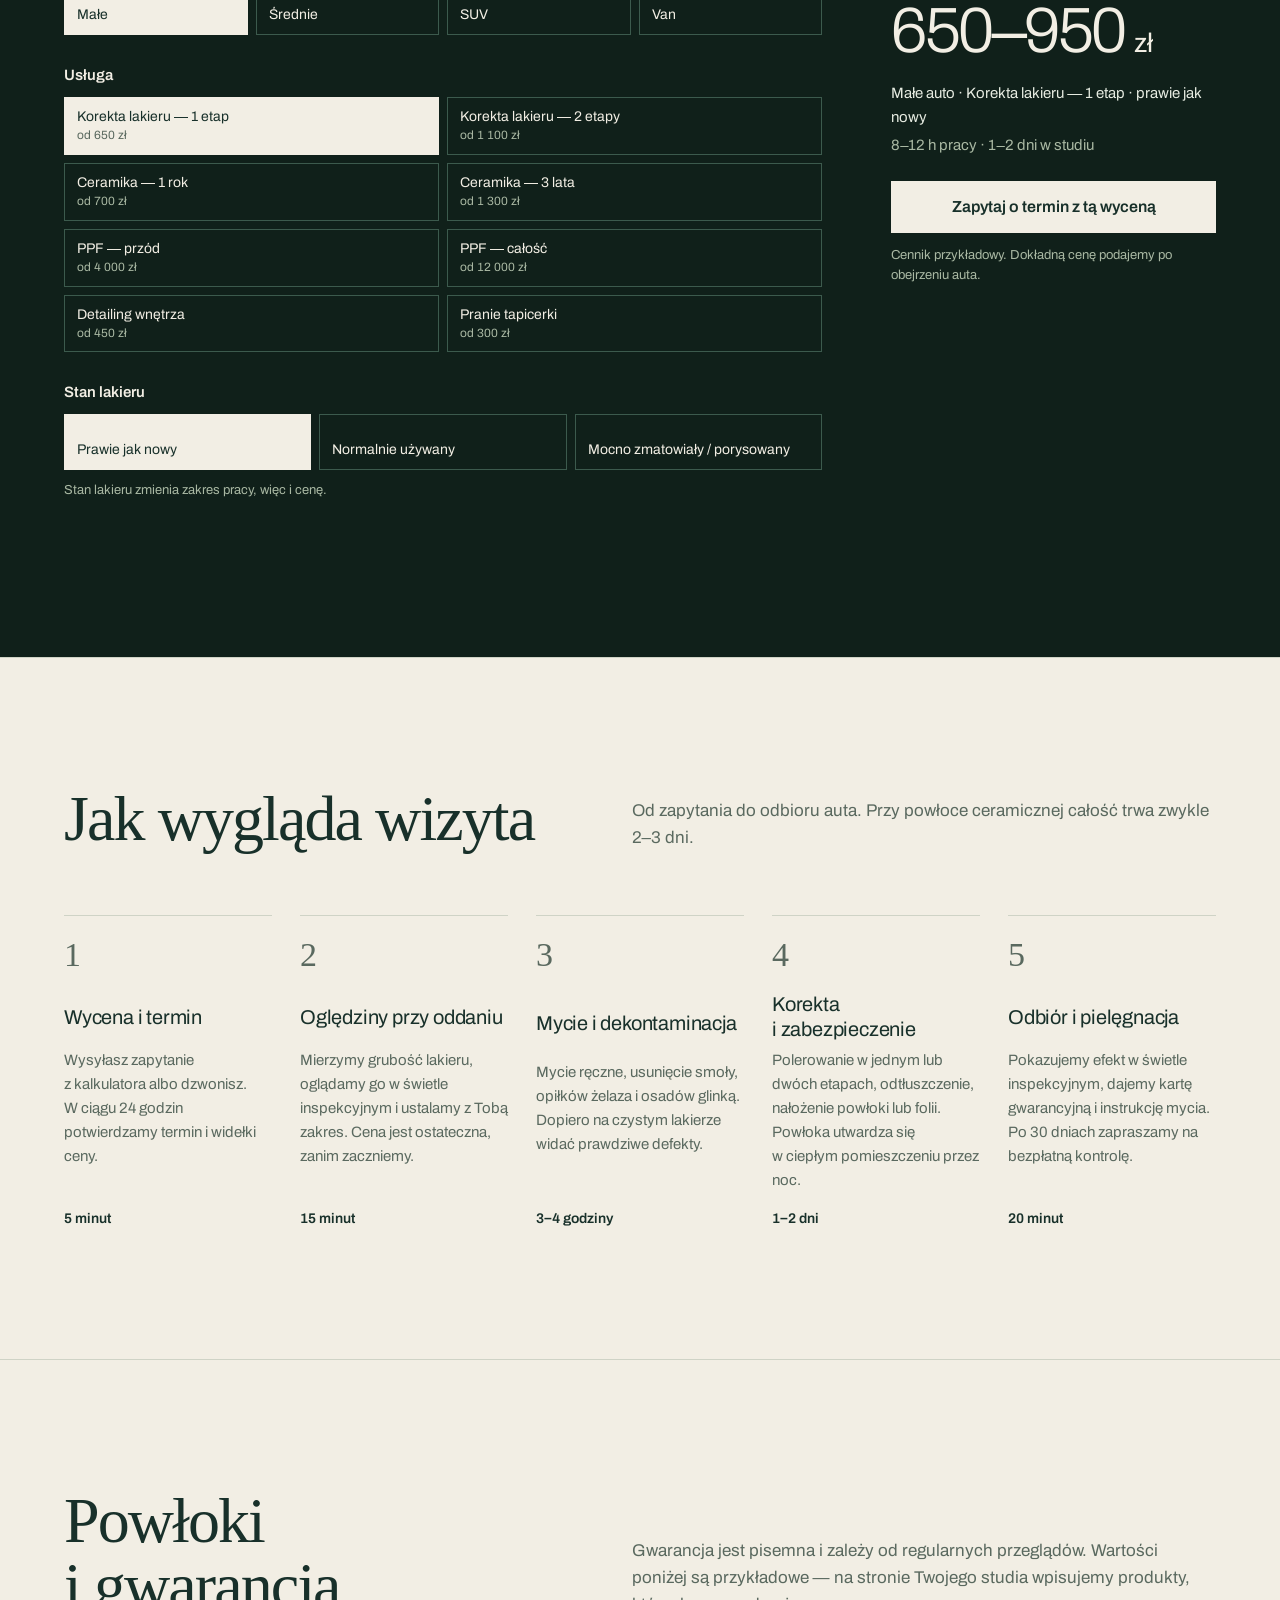
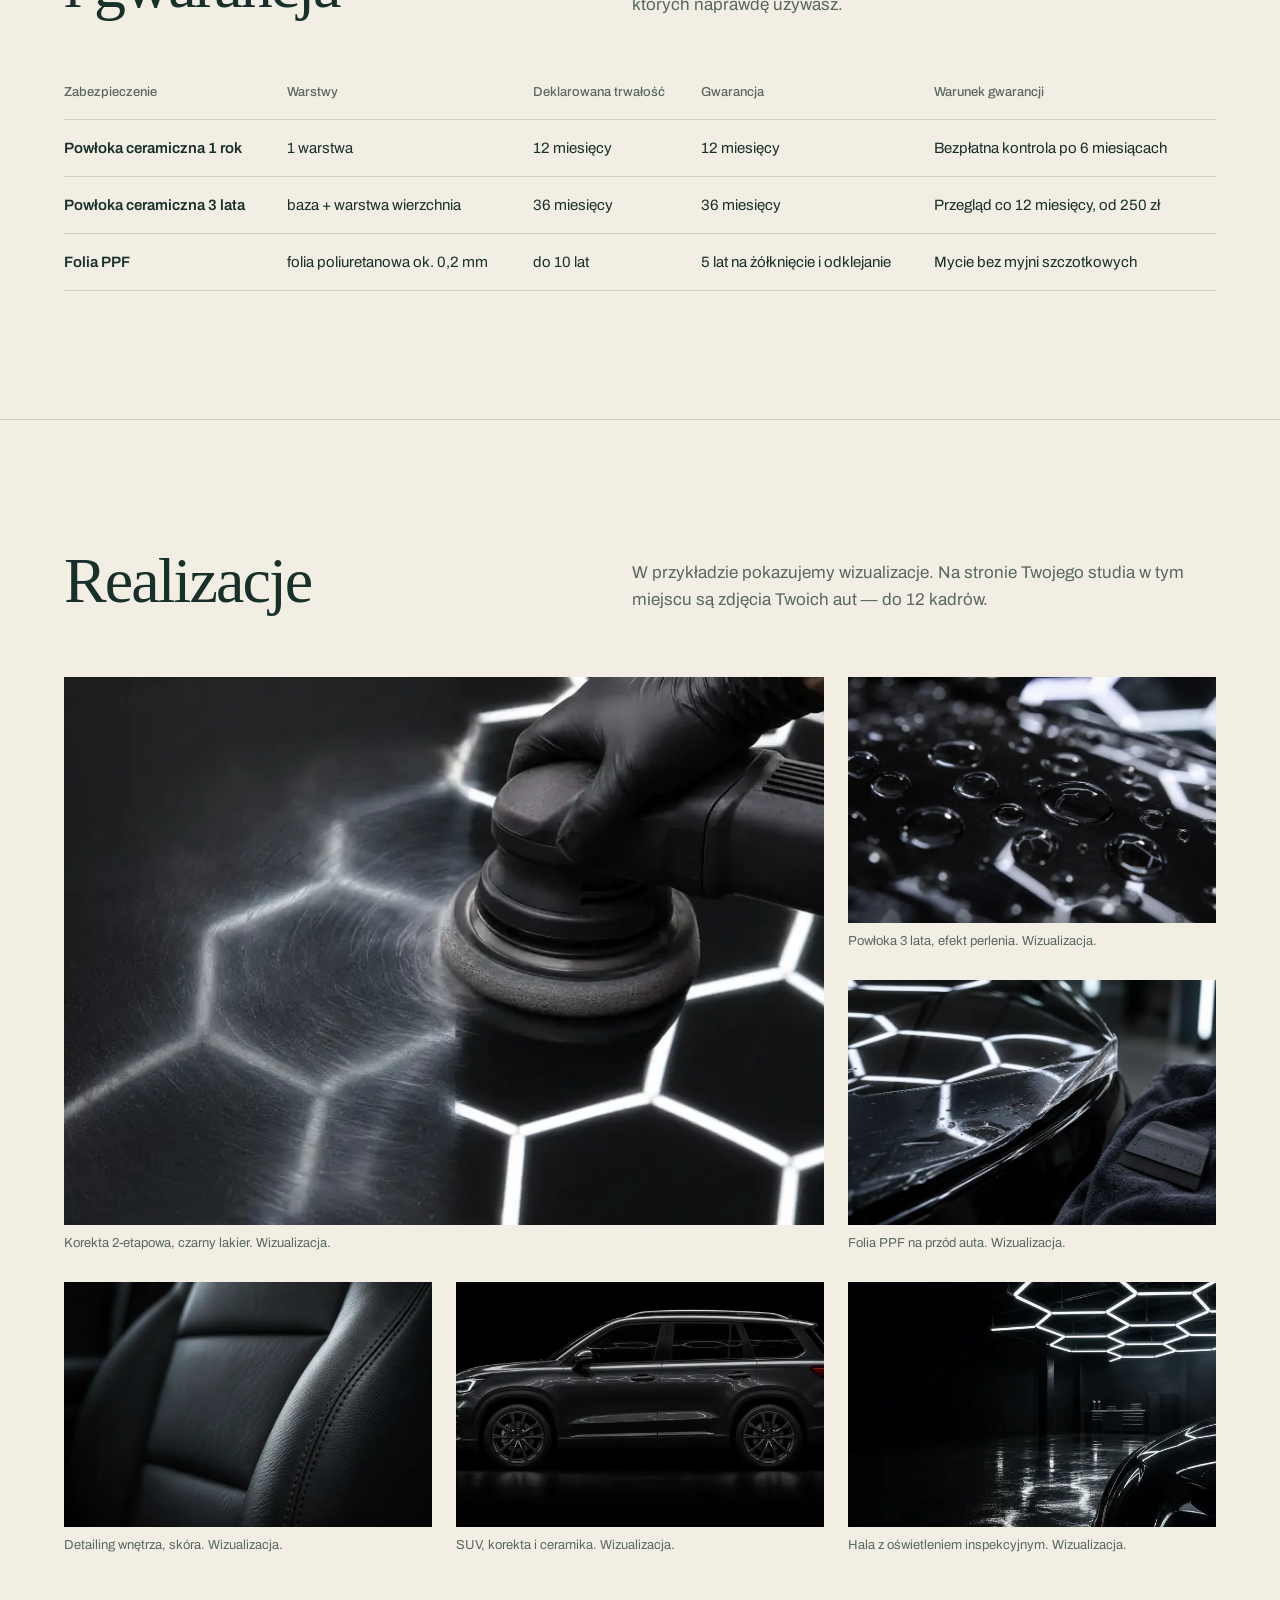
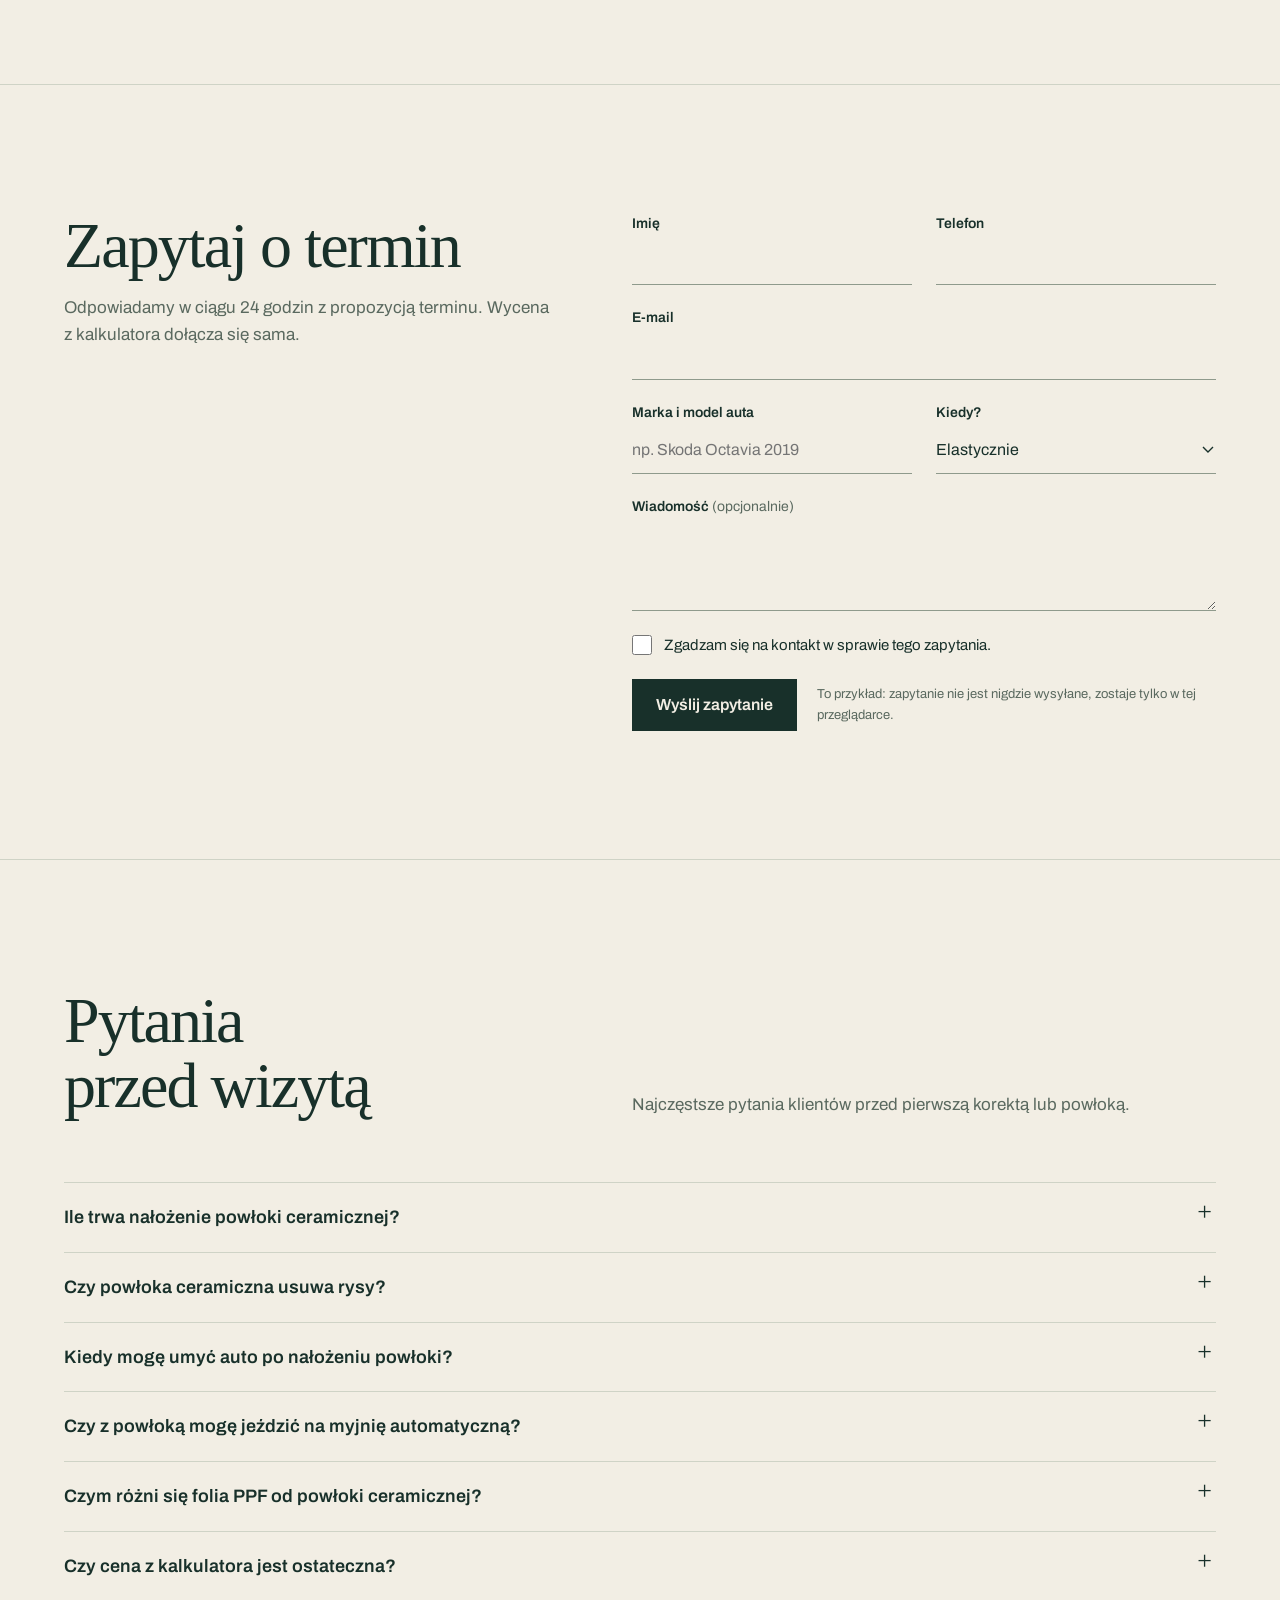
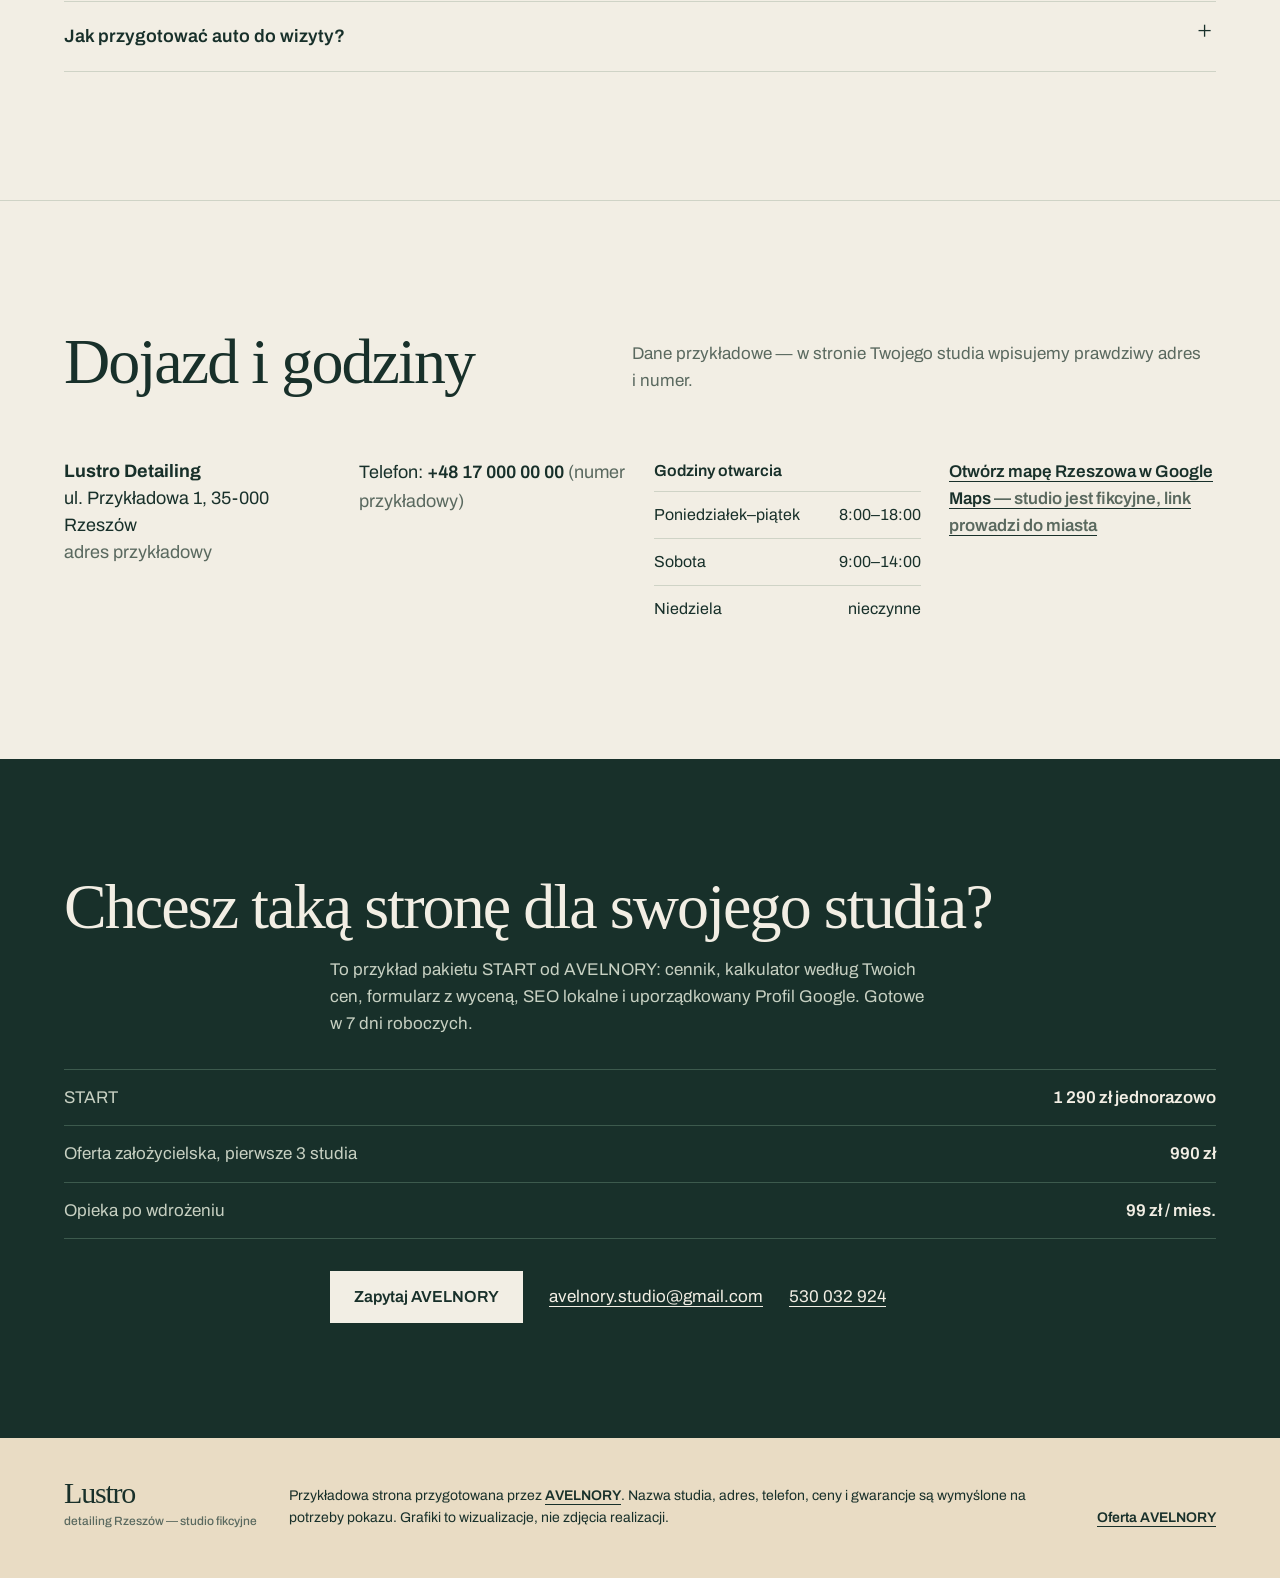
==== commit 3f93a9ae: "Grafiki maili r2: nowe hero i naglowki Co-authored-by: OpenBot <335604065+openbotgit[bot]@users.nore" ====
--- a/przyklad-studia/index.html
+++ b/przyklad-studia/index.html
@@ -1,98 +1,318 @@
 <!doctype html>
 <html lang="pl">
 <head>
-  <meta charset="utf-8">
-  <meta name="viewport" content="width=device-width,initial-scale=1">
-  <meta name="robots" content="noindex,nofollow">
-  <meta name="theme-color" content="#f3f0e8">
-  <meta name="description" content="Lustro — fikcyjne studio detailingu. Przykład strony w pakiecie START AVELNORY Studio.">
-  <title>Lustro — studio detailingu, Rzeszów · przykład</title>
-  <link rel="stylesheet" href="style.css">
+<meta charset="utf-8">
+<meta name="viewport" content="width=device-width,initial-scale=1">
+<!-- Przykład pokazowy AVELNORY: noindex, żeby fikcyjne studio nie konkurowało w Google z prawdziwymi firmami. W stronie klienta: index,follow. -->
+<meta name="robots" content="noindex,follow">
+<title>Detailing i powłoki ceramiczne Rzeszów — Lustro (przykład) | AVELNORY</title>
+<meta name="description" content="Korekta lakieru od 650 zł, powłoka ceramiczna od 700 zł, folia PPF od 4 000 zł. Wycena online w 30 sekund, gwarancja do 36 miesięcy. Przykładowa strona studia przygotowana przez AVELNORY.">
+<link rel="canonical" href="https://eryks352.github.io/avelnory-detailing/przyklad-studia/">
+<meta name="theme-color" content="#10201a">
+<meta property="og:type" content="website">
+<meta property="og:locale" content="pl_PL">
+<meta property="og:site_name" content="Lustro Detailing (przykład AVELNORY)">
+<meta property="og:title" content="Detailing i powłoki ceramiczne Rzeszów — Lustro (przykład)">
+<meta property="og:description" content="Cennik z cenami „od”, wycena online, gwarancja na powłoki. Przykładowa strona studia od AVELNORY.">
+<meta property="og:url" content="https://eryks352.github.io/avelnory-detailing/przyklad-studia/">
+<meta property="og:image" content="https://eryks352.github.io/avelnory-detailing/przyklad-studia/img/lustro-og.jpg">
+<meta property="og:image:width" content="1200">
+<meta property="og:image:height" content="630">
+<meta name="twitter:card" content="summary_large_image">
+<link rel="icon" href="img/favicon.svg" type="image/svg+xml">
+<link rel="preload" href="../assets/fonts/archivo-latin.woff2" as="font" type="font/woff2" crossorigin>
+<link rel="preload" href="img/lustro-3d-1600.webp" as="image" type="image/webp" fetchpriority="high" media="(min-width: 721px)">
+<link rel="preload" href="img/lustro-3d-m.webp" as="image" type="image/webp" fetchpriority="high" media="(max-width: 720px)">
+<link rel="stylesheet" href="style.css">
+<script type="application/ld+json">
+{
+  "@context": "https://schema.org",
+  "@graph": [
+    {
+      "@type": "AutoRepair",
+      "@id": "https://eryks352.github.io/avelnory-detailing/przyklad-studia/#studio",
+      "name": "Lustro Detailing (przykład)",
+      "description": "Fikcyjne studio detailingu — przykład strony przygotowanej przez AVELNORY. Korekta lakieru, powłoki ceramiczne, folia PPF, detailing wnętrza.",
+      "url": "https://eryks352.github.io/avelnory-detailing/przyklad-studia/",
+      "image": "https://eryks352.github.io/avelnory-detailing/przyklad-studia/img/lustro-og.jpg",
+      "telephone": "+48 17 000 00 00",
+      "priceRange": "od 300 zł",
+      "currenciesAccepted": "PLN",
+      "paymentAccepted": "gotówka, karta, przelew",
+      "address": { "@type": "PostalAddress", "streetAddress": "ul. Przykładowa 1", "postalCode": "35-000", "addressLocality": "Rzeszów", "addressCountry": "PL" },
+      "areaServed": { "@type": "City", "name": "Rzeszów" },
+      "openingHoursSpecification": [
+        { "@type": "OpeningHoursSpecification", "dayOfWeek": ["Monday", "Tuesday", "Wednesday", "Thursday", "Friday"], "opens": "08:00", "closes": "18:00" },
+        { "@type": "OpeningHoursSpecification", "dayOfWeek": "Saturday", "opens": "09:00", "closes": "14:00" }
+      ],
+      "hasOfferCatalog": {
+        "@type": "OfferCatalog",
+        "name": "Cennik usług (przykład)",
+        "itemListElement": [
+          { "@type": "Offer", "itemOffered": { "@type": "Service", "name": "Korekta lakieru — 1 etap" }, "priceSpecification": { "@type": "PriceSpecification", "minPrice": 650, "priceCurrency": "PLN" } },
+          { "@type": "Offer", "itemOffered": { "@type": "Service", "name": "Korekta lakieru — 2 etapy" }, "priceSpecification": { "@type": "PriceSpecification", "minPrice": 1100, "priceCurrency": "PLN" } },
+          { "@type": "Offer", "itemOffered": { "@type": "Service", "name": "Powłoka ceramiczna — 1 rok" }, "priceSpecification": { "@type": "PriceSpecification", "minPrice": 700, "priceCurrency": "PLN" } },
+          { "@type": "Offer", "itemOffered": { "@type": "Service", "name": "Powłoka ceramiczna — 3 lata" }, "priceSpecification": { "@type": "PriceSpecification", "minPrice": 1300, "priceCurrency": "PLN" } },
+          { "@type": "Offer", "itemOffered": { "@type": "Service", "name": "Folia PPF — przód" }, "priceSpecification": { "@type": "PriceSpecification", "minPrice": 4000, "priceCurrency": "PLN" } },
+          { "@type": "Offer", "itemOffered": { "@type": "Service", "name": "Folia PPF — całe auto" }, "priceSpecification": { "@type": "PriceSpecification", "minPrice": 12000, "priceCurrency": "PLN" } },
+          { "@type": "Offer", "itemOffered": { "@type": "Service", "name": "Detailing wnętrza" }, "priceSpecification": { "@type": "PriceSpecification", "minPrice": 450, "priceCurrency": "PLN" } },
+          { "@type": "Offer", "itemOffered": { "@type": "Service", "name": "Pranie tapicerki" }, "priceSpecification": { "@type": "PriceSpecification", "minPrice": 300, "priceCurrency": "PLN" } }
+        ]
+      }
+    },
+    {
+      "@type": "FAQPage",
+      "mainEntity": [
+        { "@type": "Question", "name": "Ile trwa nałożenie powłoki ceramicznej?", "acceptedAnswer": { "@type": "Answer", "text": "Od 1 do 3 dni. Większość czasu zajmuje mycie, dekontaminacja i korekta lakieru. Sama powłoka potrzebuje jeszcze kilku godzin w ciepłym pomieszczeniu, dlatego auto zwykle zostaje u nas na noc." } },
+        { "@type": "Question", "name": "Czy powłoka ceramiczna usuwa rysy?", "acceptedAnswer": { "@type": "Answer", "text": "Nie. Powłoka zabezpiecza to, co jest pod nią. Rysy i hologramy usuwa korekta lakieru, dlatego przed powłoką oceniamy lakier miernikiem grubości i w świetle inspekcyjnym." } },
+        { "@type": "Question", "name": "Kiedy mogę umyć auto po nałożeniu powłoki?", "acceptedAnswer": { "@type": "Answer", "text": "Po 7 dniach. Przez pierwszy tydzień powłoka twardnieje: unikaj mycia i chemii, a ptasie odchody zmywaj od razu wodą i miękką mikrofibrą." } },
+        { "@type": "Question", "name": "Czy z powłoką mogę jeździć na myjnię automatyczną?", "acceptedAnswer": { "@type": "Answer", "text": "Odradzamy myjnie szczotkowe, bo robią rysy także na powłoce. Bezdotykowa myjnia jest w porządku. Najlepiej myć metodą dwóch wiader — instrukcję dostajesz przy odbiorze." } },
+        { "@type": "Question", "name": "Czym różni się folia PPF od powłoki ceramicznej?", "acceptedAnswer": { "@type": "Answer", "text": "Folia PPF to warstwa ok. 0,2 mm, która przyjmuje uderzenia kamieni i drobne rysy. Powłoka ceramiczna jest cienka i chroni przed chemią, UV i brudem, ale nie przed odpryskami. Często łączymy oba: folia na przód, powłoka na resztę." } },
+        { "@type": "Question", "name": "Czy cena z kalkulatora jest ostateczna?", "acceptedAnswer": { "@type": "Answer", "text": "To widełki. Dokładną cenę podajemy po obejrzeniu auta — na miejscu albo ze zdjęć. Jeśli lakier jest w lepszym stanie, niż zakładał kalkulator, płacisz mniej." } },
+        { "@type": "Question", "name": "Jak przygotować auto do wizyty?", "acceptedAnswer": { "@type": "Answer", "text": "Wystarczy opróżnić bagażnik i schowki. Nie myj auta przed wizytą — myjemy sami, żeby ocenić lakier w czystym stanie." } }
+      ]
+    }
+  ]
+}
+</script>
 </head>
 <body>
 <a class="skip" href="#tresc">Przejdź do treści</a>
-<aside class="notice"><span>Przykład AVELNORY · fikcyjne studio</span><a href="../#pakiety">Powrót do oferty ↗</a></aside>
-<header class="header">
-  <a class="brand" href="#tresc" aria-label="Lustro — początek strony">lustro<span>DETAILING / RZESZÓW</span></a>
-  <nav aria-label="Nawigacja studia"><a href="#uslugi">Usługi</a><a href="#galeria">Galeria</a><a href="#wycena">Wycena</a><a href="#zapytanie">Zapytaj</a></nav>
+<aside class="note" aria-label="Informacja o przykładzie">
+  <p>Przykładowa strona przygotowana przez <a href="../">AVELNORY</a>. Studio, adres, telefon i ceny są fikcyjne.</p>
+  <a class="note__cta" href="../#pakiety">Taka strona dla Twojego studia: od 1&nbsp;290&nbsp;zł</a>
+</aside>
+
+<header class="top">
+  <a class="brand" href="#tresc" aria-label="Lustro Detailing — początek strony">Lustro<span>detailing Rzeszów</span></a>
+  <nav aria-label="Menu studia">
+    <a href="#cennik">Cennik</a>
+    <a href="#proces">Wizyta</a>
+    <a href="#ochrona">Gwarancja</a>
+    <a href="#realizacje">Realizacje</a>
+    <a href="#kontakt">Kontakt</a>
+  </nav>
+  <a class="top__cta" href="#wycena">Wycena online</a>
 </header>
+
 <main id="tresc">
-  <section class="hero" aria-labelledby="hero-title">
-    <div class="hero-copy"><p class="eyebrow">Dbałość, którą widać.</p><h1 id="hero-title">Przywróć mu<br>pierwsze <em>wrażenie.</em></h1><div class="hero-bottom"><p>Korekta lakieru, ochrona i&nbsp;wnętrze.<br>Detailing, który zaczyna się od&nbsp;uważnego spojrzenia na Twoje auto.</p><a class="button" href="#uslugi">Poznaj usługi <span aria-hidden="true">↗</span></a></div></div>
-    <figure class="hero-image"><img src="../assets/img/studio-hex-1600.webp" srcset="../assets/img/studio-hex-800.webp 800w, ../assets/img/studio-hex-1600.webp 1600w" sizes="(max-width:700px) 100vw, 90vw" width="1600" height="900" fetchpriority="high" alt="Wizualizacja auta w ciemnym studiu pod geometrycznym światłem"><figcaption><span>Światło wydobywa każdy detal.</span><span>01 / Pielęgnacja samochodu</span></figcaption></figure>
-    <p class="image-note">Wizualizacje wygenerowane AI, użyte wyłącznie w&nbsp;przykładzie. Nie przedstawiają realizacji ani siedziby istniejącej firmy.</p>
-  </section>
-  <section class="section services" id="uslugi" aria-labelledby="services-title">
-    <div class="section-head"><p class="eyebrow">01 / Zakres pielęgnacji</p><h2 id="services-title">Dobry efekt.<br><em>Właściwa kolejność.</em></h2><p>Najpierw stan auta i&nbsp;Twoje oczekiwania. Potem dobór zabiegów. Bez jednej recepty dla każdego lakieru.</p></div>
-    <div class="service-list">
-      <article><span class="index">01</span><div><h3>Korekta lakieru</h3><p>Jeden lub dwa etapy polerowania, dobrane do kondycji powierzchni. Cel: głębia koloru i&nbsp;czytelne odbicie.</p></div><a href="#wycena" aria-label="Korekta lakieru — wycena">Wycena ↗</a></article>
-      <article><span class="index">02</span><div><h3>Powłoka ceramiczna</h3><p>Ochrona przygotowanego lakieru i&nbsp;łatwiejsza codzienna pielęgnacja. Wariant roczny lub trzyletni z&nbsp;przykładowego cennika.</p></div><a href="#wycena" aria-label="Powłoka ceramiczna — wycena">Wycena ↗</a></article>
-      <article><span class="index">03</span><div><h3>Folia ochronna PPF</h3><p>Przód samochodu lub całe nadwozie. Zakres dopasowany do tego, jak korzystasz z&nbsp;auta.</p></div><a href="#wycena" aria-label="Folia PPF — wycena">Wycena ↗</a></article>
-      <article><span class="index">04</span><div><h3>Wnętrze i&nbsp;tapicerka</h3><p>Czyszczenie materiałów, pielęgnacja powierzchni i&nbsp;pranie tapicerki. Porządek, który czuć przy każdym otwarciu drzwi.</p></div><a href="#wycena" aria-label="Wnętrze i tapicerka — wycena">Wycena ↗</a></article>
-    </div>
-  </section>
-  <section class="section gallery" id="galeria" aria-labelledby="gallery-title">
-    <div class="gallery-heading"><p class="eyebrow">02 / Bliżej powierzchni</p><h2 id="gallery-title">Różnica tkwi<br><em>w detalu.</em></h2><p>Galeria poglądowa. Na stronie Twojego studia to miejsce na zdjęcia Twoich realizacji.</p></div>
-    <figure class="gallery-large"><img src="../assets/img/macro-beads-800.webp" width="800" height="533" loading="lazy" alt="Wizualizacja kropel wody na ciemnym lakierze"><figcaption>01 — Lakier / wizualizacja AI</figcaption></figure>
-    <figure><img src="../assets/img/macro-interior-800.webp" width="800" height="533" loading="lazy" alt="Wizualizacja faktury samochodowego wnętrza"><figcaption>02 — Wnętrze / wizualizacja AI</figcaption></figure>
-    <figure><img src="../assets/img/macro-ppf-800.webp" width="800" height="533" loading="lazy" alt="Wizualizacja folii ochronnej na karoserii"><figcaption>03 — Ochrona / wizualizacja AI</figcaption></figure>
-  </section>
-  <section class="section quote" id="wycena" aria-labelledby="quote-title">
-    <div class="quote-head"><p class="eyebrow">03 / Wycena online</p><h2 id="quote-title">Twoje auto.<br><em>Twój zakres.</em></h2><p class="quote-lead">Trzy wybory i&nbsp;od razu widzisz orientacyjne widełki. Ceny są przykładowe&nbsp;— w&nbsp;Twoim studiu wpiszemy Twój cennik.</p></div>
+<section class="hero" aria-labelledby="h1">
+  <div class="hero__stage">
+    <picture class="hero__poster">
+      <source media="(max-width: 720px)" srcset="img/lustro-3d-m.webp">
+      <img src="img/lustro-3d-1600.webp" width="1600" height="900" alt="Wizualizacja 3D: maska auta w ciemnozielonym metaliku, lewa część po korekcie lakieru, prawa jeszcze zmatowiona" fetchpriority="high">
+    </picture>
+    <canvas class="hero__scene" id="scene" aria-hidden="true"></canvas>
+    <div class="hero__copy">
+      <h1 id="h1">Detailing i&nbsp;powłoki ceramiczne — Rzeszów</h1>
+      <p class="hero__lead">Korekta lakieru, ceramika i&nbsp;folia PPF. Cenę widzisz od razu w&nbsp;kalkulatorze, termin potwierdzamy w&nbsp;ciągu 24&nbsp;godzin.</p>
+      <div class="hero__actions"><a class="btn" href="#wycena">Wyceń swoje auto</a><a class="link" href="#cennik">Zobacz cennik</a></div>
+    </div>
+    <dl class="hero__facts">
+      <div><dt>Korekta lakieru</dt><dd>od 650&nbsp;zł</dd></div>
+      <div><dt>Powłoka ceramiczna</dt><dd>od 700&nbsp;zł</dd></div>
+      <div><dt>Gwarancja na powłokę</dt><dd>do 36&nbsp;mies.</dd></div>
+      <div><dt>Otwarte</dt><dd>pn–pt 8–18, sb 9–14</dd></div>
+    </dl>
+    <p class="hero__split" aria-hidden="true"><span>Lakier pod światłem inspekcyjnym</span></p>
+  </div>
+</section>
+
+<section class="sec" id="cennik" aria-labelledby="cennik-h">
+  <header class="sec__head">
+    <h2 id="cennik-h">Cennik usług</h2>
+    <p>Ceny „od” dotyczą małego auta z&nbsp;lakierem w&nbsp;dobrym stanie. Większe auto albo zmatowiony lakier podnosi cenę — dokładne widełki pokazuje <a href="#wycena">kalkulator</a>.</p>
+  </header>
+  <div class="prices">
+    <div class="prices__group">
+      <h3>Lakier</h3>
+      <table>
+        <thead><tr><th scope="col">Usługa</th><th scope="col">Na czym polega</th><th scope="col" class="num">Cena</th><th scope="col" class="num">Czas w&nbsp;studiu</th></tr></thead>
+        <tbody>
+          <tr><th scope="row">Korekta lakieru — 1&nbsp;etap</th><td>Jedno polerowanie, usuwa ok. 60–70% hologramów i&nbsp;drobnych rys, przywraca połysk.</td><td class="num">od 650&nbsp;zł</td><td class="num">1–2&nbsp;dni</td></tr>
+          <tr><th scope="row">Korekta lakieru — 2&nbsp;etapy</th><td>Cięcie i&nbsp;wykończenie. Usuwa ok. 80–90% defektów, lakier wygląda jak lustro.</td><td class="num">od 1&nbsp;100&nbsp;zł</td><td class="num">2–3&nbsp;dni</td></tr>
+        </tbody>
+      </table>
+    </div>
+    <div class="prices__group">
+      <h3>Ochrona</h3>
+      <table>
+        <thead><tr><th scope="col">Usługa</th><th scope="col">Na czym polega</th><th scope="col" class="num">Cena</th><th scope="col" class="num">Czas w&nbsp;studiu</th></tr></thead>
+        <tbody>
+          <tr><th scope="row">Powłoka ceramiczna — 1&nbsp;rok</th><td>Jedna warstwa po myciu i&nbsp;odtłuszczeniu. Woda perli się i&nbsp;spływa, brud trzyma się słabiej.</td><td class="num">od 700&nbsp;zł</td><td class="num">1–2&nbsp;dni</td></tr>
+          <tr><th scope="row">Powłoka ceramiczna — 3&nbsp;lata</th><td>Baza i&nbsp;warstwa wierzchnia, twardsza i&nbsp;grubsza. Coroczny przegląd w&nbsp;studiu.</td><td class="num">od 1&nbsp;300&nbsp;zł</td><td class="num">2–3&nbsp;dni</td></tr>
+          <tr><th scope="row">Folia PPF — przód</th><td>Maska, zderzak, błotniki i&nbsp;lusterka. Przyjmuje uderzenia kamieni, drobne rysy znikają w&nbsp;cieple.</td><td class="num">od 4&nbsp;000&nbsp;zł</td><td class="num">2–3&nbsp;dni</td></tr>
+          <tr><th scope="row">Folia PPF — całe auto</th><td>Pełne oklejenie nadwozia, krawędzie zawinięte pod panele.</td><td class="num">od 12&nbsp;000&nbsp;zł</td><td class="num">5–8&nbsp;dni</td></tr>
+        </tbody>
+      </table>
+    </div>
+    <div class="prices__group">
+      <h3>Wnętrze</h3>
+      <table>
+        <thead><tr><th scope="col">Usługa</th><th scope="col">Na czym polega</th><th scope="col" class="num">Cena</th><th scope="col" class="num">Czas w&nbsp;studiu</th></tr></thead>
+        <tbody>
+          <tr><th scope="row">Detailing wnętrza</th><td>Odkurzanie, czyszczenie plastików, szyb i&nbsp;skóry, impregnacja.</td><td class="num">od 450&nbsp;zł</td><td class="num">1–2&nbsp;dni</td></tr>
+          <tr><th scope="row">Pranie tapicerki</th><td>Fotele, kanapa i&nbsp;dywaniki, ekstrakcja i&nbsp;suszenie.</td><td class="num">od 300&nbsp;zł</td><td class="num">1&nbsp;dzień</td></tr>
+        </tbody>
+      </table>
+    </div>
+  </div>
+</section>
+
+<section class="sec calc-sec" id="wycena" aria-labelledby="quote-title">
+  <header class="sec__head">
+    <h2 id="quote-title">Wycena online w&nbsp;30 sekund</h2>
+    <p>Trzy wybory i&nbsp;widzisz widełki ceny oraz czas pracy. Wynik dołączysz jednym kliknięciem do zapytania o&nbsp;termin.</p>
+  </header>
+  <div class="quote">
     <form class="calc" id="calc" aria-label="Kalkulator wyceny">
-      <fieldset><legend><span>1</span>Wielkość auta</legend><div class="chips" id="cars"></div></fieldset>
-      <fieldset><legend><span>2</span>Usługa</legend><div class="chips chips-svc" id="services"></div></fieldset>
-      <fieldset id="cond-set"><legend><span>3</span>Stan lakieru</legend><div class="chips" id="conds"></div><p class="hint" id="cond-note"></p></fieldset>
+      <fieldset><legend>Wielkość auta</legend><div class="chips" id="cars"></div></fieldset>
+      <fieldset><legend>Usługa</legend><div class="chips chips-svc" id="services"></div></fieldset>
+      <fieldset id="cond-set"><legend>Stan lakieru</legend><div class="chips" id="conds"></div><p class="hint" id="cond-note"></p></fieldset>
       <noscript><p class="hint">Kalkulator wymaga JavaScript. Zapytaj o&nbsp;wycenę w&nbsp;formularzu poniżej.</p></noscript>
     </form>
     <div class="result" aria-live="polite" aria-atomic="true">
-      <p class="eyebrow">Orientacyjnie</p>
+      <p class="result__label">Orientacyjnie</p>
       <p class="price"><span id="price">—</span><span class="zl">&nbsp;zł</span></p>
       <p class="res-what" id="res-what"></p>
       <p class="res-time" id="res-time"></p>
-      <button class="button light" id="to-form" type="button">Zapytaj o&nbsp;termin z&nbsp;tą wyceną <span aria-hidden="true">↓</span></button>
-      <p class="fine">Cennik przykładowy. Dokładną cenę studio ustala po obejrzeniu auta.</p>
-    </div>
-  </section>
-  <section class="section inquiry" id="zapytanie" aria-labelledby="inquiry-title">
-    <div class="inquiry-head"><p class="eyebrow">04 / Zapytanie</p><h2 id="inquiry-title">Zapytaj<br><em>o&nbsp;termin.</em></h2><p>Odpowiedź z&nbsp;propozycją terminu i&nbsp;pytaniami o&nbsp;stan auta. Wycena z&nbsp;kalkulatora dołącza się sama.</p>
-      <div class="attached" id="attached" hidden><p class="eyebrow">Dołączona wycena</p><p id="attached-text"></p><button type="button" class="text-btn" id="detach">Usuń z&nbsp;zapytania</button></div>
-    </div>
-    <div class="inquiry-body">
-      <form id="inquiry" novalidate>
-        <div class="row"><label class="field"><span>Imię</span><input name="imie" autocomplete="given-name" required maxlength="60"></label>
-        <label class="field"><span>Telefon</span><input name="telefon" type="tel" autocomplete="tel" required pattern="[0-9+\(\)\s\-]{7,25}" inputmode="tel"></label></div>
-        <label class="field"><span>E-mail</span><input name="email" type="email" autocomplete="email" required maxlength="120"></label>
-        <div class="row"><label class="field"><span>Marka i&nbsp;model auta</span><input name="auto" required maxlength="80" placeholder="np. Skoda Octavia 2019"></label>
-        <label class="field"><span>Kiedy?</span><select name="termin"><option>Elastycznie</option><option>W&nbsp;ciągu 2 tygodni</option><option>W&nbsp;ciągu miesiąca</option></select></label></div>
-        <label class="field"><span>Wiadomość <i>(opcjonalnie)</i></span><textarea name="wiadomosc" rows="3" maxlength="1000"></textarea></label>
-        <input type="hidden" name="wycena">
-        <label class="hp" aria-hidden="true">Strona www<input name="website_extra" tabindex="-1" autocomplete="off"></label>
-        <label class="consent"><input type="checkbox" name="zgoda" required><span>Zgadzam się na kontakt w&nbsp;sprawie tego zapytania.</span></label>
-        <div class="submit-row"><button class="button" id="send" type="submit">Wyślij zapytanie <span aria-hidden="true">→</span></button><p class="fine">Przykład: dane zostają tylko w&nbsp;tej przeglądarce.</p></div>
-        <p class="form-error" id="form-error" role="alert"></p>
-      </form>
-      <div class="done" id="done" tabindex="-1" hidden>
-        <p class="eyebrow">Zapytanie przyjęte · przykład</p>
-        <h3 id="done-title">Dziękujemy.</h3>
-        <p>To strona pokazowa, więc zapytanie nie trafiło do żadnego studia ani na żaden adres e-mail. Zapisaliśmy je tylko w&nbsp;tej przeglądarce.</p>
-        <p>Na stronie Twojego studia w&nbsp;tym miejscu klient dostaje potwierdzenie, a&nbsp;Ty&nbsp;— e-mail z&nbsp;danymi i&nbsp;wyceną.</p>
-        <dl id="done-summary"></dl>
-        <div class="done-actions"><button class="button" type="button" id="again">Nowe zapytanie</button><button class="text-btn" type="button" id="wipe">Usuń dane przykładu</button></div>
-      </div>
-    </div>
-  </section>
-  <section class="section faq" aria-labelledby="faq-title"><div><p class="eyebrow">05 / Przed wizytą</p><h2 id="faq-title">Warto<br><em>wiedzieć.</em></h2></div><div>
-    <details><summary>Czy cena z kalkulatora będzie ostateczna?</summary><p>Nie. Kalkulator pokazuje orientacyjne widełki. Zakres pracy i&nbsp;dokładną cenę studio ustala po obejrzeniu samochodu lub zdjęć.</p></details>
-    <details><summary>Korekta czy sama ochrona?</summary><p>Powłoka nie usuwa istniejących rys. Dlatego przed zabezpieczeniem warto ocenić lakier i&nbsp;ustalić, czy wymaga korekty.</p></details>
-    <details><summary>Czy przez stronę zarezerwuję termin?</summary><p>Formularz wysyła zapytanie, a&nbsp;nie rezerwację. Studio potwierdza termin osobno, telefonicznie lub e-mailem.</p></details>
-    <details><summary>Czy Lustro jest prawdziwym studiem?</summary><p>Nie. Nazwa, lokalizacja w&nbsp;mieście i&nbsp;oferta są przykładowe. Strona pokazuje projekt AVELNORY. Nie zamówisz tu usługi detailingu.</p></details>
-  </div></section>
-  <section class="section contact" id="kontakt" aria-labelledby="contact-title"><div><p class="eyebrow">06 / Kontakt</p><h2 id="contact-title">Zacznijmy<br><em>od rozmowy.</em></h2><p>Lustro · Rzeszów <strong>(przykład)</strong></p><p>Nie podajemy fikcyjnego numeru telefonu ani adresu. W&nbsp;gotowej stronie znajdą się tu dane i&nbsp;godziny pracy Twojego studia.</p><a class="text-link" href="../#formularz">Zapytaj AVELNORY o&nbsp;taką stronę ↗</a></div><a class="map" href="https://www.google.com/maps/search/?api=1&amp;query=Rzesz%C3%B3w" target="_blank" rel="noopener" aria-label="Otwórz mapę miasta Rzeszów — bez lokalizacji studia">
-    <svg viewBox="0 0 600 400" role="img" aria-label="Abstrakcyjny schemat miasta, bez lokalizacji firmy"><rect width="600" height="400" fill="#e8e5da"/><path d="M410-20C250 80 480 210 290 420" stroke="#b8c9c4" stroke-width="38" fill="none"/><g stroke="#f9f7f1" stroke-width="16" fill="none"><path d="M-20 105 630 245M80-20 230 430M-20 340 600 40M460-20 540 430"/><path d="m0 200 600 180M210 0 400 400" stroke-width="8"/></g><text x="60" y="66" fill="#31443a" font-family="Georgia,serif" font-size="34">Rzeszów</text></svg><span>Schemat poglądowy · Otwórz mapę miasta ↗</span></a></section>
+      <button class="btn btn--light" id="to-form" type="button">Zapytaj o&nbsp;termin z&nbsp;tą wyceną</button>
+      <p class="fine">Cennik przykładowy. Dokładną cenę podajemy po obejrzeniu auta.</p>
+    </div>
+  </div>
+</section>
+
+<section class="sec" id="proces" aria-labelledby="proces-h">
+  <header class="sec__head">
+    <h2 id="proces-h">Jak wygląda wizyta</h2>
+    <p>Od zapytania do odbioru auta. Przy powłoce ceramicznej całość trwa zwykle 2–3 dni.</p>
+  </header>
+  <ol class="steps">
+    <li><h3>Wycena i&nbsp;termin</h3><p>Wysyłasz zapytanie z&nbsp;kalkulatora albo dzwonisz. W&nbsp;ciągu 24&nbsp;godzin potwierdzamy termin i&nbsp;widełki ceny.</p><span class="steps__t">5 minut</span></li>
+    <li><h3>Oględziny przy oddaniu</h3><p>Mierzymy grubość lakieru, oglądamy go w&nbsp;świetle inspekcyjnym i&nbsp;ustalamy z&nbsp;Tobą zakres. Cena jest ostateczna, zanim zaczniemy.</p><span class="steps__t">15 minut</span></li>
+    <li><h3>Mycie i&nbsp;dekontaminacja</h3><p>Mycie ręczne, usunięcie smoły, opiłków żelaza i&nbsp;osadów glinką. Dopiero na czystym lakierze widać prawdziwe defekty.</p><span class="steps__t">3–4 godziny</span></li>
+    <li><h3>Korekta i&nbsp;zabezpieczenie</h3><p>Polerowanie w&nbsp;jednym lub dwóch etapach, odtłuszczenie, nałożenie powłoki lub folii. Powłoka utwardza się w&nbsp;ciepłym pomieszczeniu przez noc.</p><span class="steps__t">1–2 dni</span></li>
+    <li><h3>Odbiór i&nbsp;pielęgnacja</h3><p>Pokazujemy efekt w&nbsp;świetle inspekcyjnym, dajemy kartę gwarancyjną i&nbsp;instrukcję mycia. Po 30 dniach zapraszamy na bezpłatną kontrolę.</p><span class="steps__t">20 minut</span></li>
+  </ol>
+</section>
+
+<section class="sec" id="ochrona" aria-labelledby="ochrona-h">
+  <header class="sec__head">
+    <h2 id="ochrona-h">Powłoki i&nbsp;gwarancja</h2>
+    <p>Gwarancja jest pisemna i&nbsp;zależy od regularnych przeglądów. Wartości poniżej są przykładowe — na stronie Twojego studia wpisujemy produkty, których naprawdę używasz.</p>
+  </header>
+  <div class="table-wrap">
+    <table class="spec">
+      <thead><tr><th scope="col">Zabezpieczenie</th><th scope="col">Warstwy</th><th scope="col">Deklarowana trwałość</th><th scope="col">Gwarancja</th><th scope="col">Warunek gwarancji</th></tr></thead>
+      <tbody>
+        <tr><th scope="row">Powłoka ceramiczna 1&nbsp;rok</th><td>1 warstwa</td><td>12 miesięcy</td><td>12 miesięcy</td><td>Bezpłatna kontrola po 6&nbsp;miesiącach</td></tr>
+        <tr><th scope="row">Powłoka ceramiczna 3&nbsp;lata</th><td>baza + warstwa wierzchnia</td><td>36 miesięcy</td><td>36 miesięcy</td><td>Przegląd co 12 miesięcy, od 250&nbsp;zł</td></tr>
+        <tr><th scope="row">Folia PPF</th><td>folia poliuretanowa ok. 0,2&nbsp;mm</td><td>do 10 lat</td><td>5 lat na żółknięcie i&nbsp;odklejanie</td><td>Mycie bez myjni szczotkowych</td></tr>
+      </tbody>
+    </table>
+  </div>
+</section>
+
+<section class="sec" id="realizacje" aria-labelledby="realizacje-h">
+  <header class="sec__head">
+    <h2 id="realizacje-h">Realizacje</h2>
+    <p>W&nbsp;przykładzie pokazujemy wizualizacje. Na stronie Twojego studia w&nbsp;tym miejscu są zdjęcia Twoich aut — do 12 kadrów.</p>
+  </header>
+  <div class="gallery">
+    <figure class="g1"><img src="../assets/img/macro-polish-1600.webp" srcset="../assets/img/macro-polish-800.webp 800w, ../assets/img/macro-polish-1600.webp 1600w" sizes="(max-width:720px) 100vw, 58vw" width="1600" height="1067" loading="lazy" decoding="async" alt="Polerka na czarnym lakierze: z&nbsp;lewej hologramy, z&nbsp;prawej lustro"><figcaption>Korekta 2-etapowa, czarny lakier. Wizualizacja.</figcaption></figure>
+    <figure class="g2"><img src="../assets/img/macro-beads-800.webp" width="800" height="533" loading="lazy" decoding="async" alt="Krople wody perlące się na lakierze po powłoce ceramicznej"><figcaption>Powłoka 3 lata, efekt perlenia. Wizualizacja.</figcaption></figure>
+    <figure class="g3"><img src="../assets/img/macro-ppf-800.webp" width="800" height="533" loading="lazy" decoding="async" alt="Nakładanie folii ochronnej PPF rakla na karoserię"><figcaption>Folia PPF na przód auta. Wizualizacja.</figcaption></figure>
+    <figure class="g4"><img src="../assets/img/macro-interior-800.webp" width="800" height="533" loading="lazy" decoding="async" alt="Przeszycia czarnego skórzanego fotela po czyszczeniu"><figcaption>Detailing wnętrza, skóra. Wizualizacja.</figcaption></figure>
+    <figure class="g5"><img src="../assets/img/car-suv-800.webp" width="800" height="400" loading="lazy" decoding="async" alt="Czarny SUV z&nbsp;boku w&nbsp;ciemnym studiu po korekcie lakieru"><figcaption>SUV, korekta i&nbsp;ceramika. Wizualizacja.</figcaption></figure>
+    <figure class="g6"><img src="../assets/img/studio-hex-800.webp" width="800" height="450" loading="lazy" decoding="async" alt="Wnętrze studia detailingu z&nbsp;oświetleniem inspekcyjnym nad mokrą posadzką"><figcaption>Hala z&nbsp;oświetleniem inspekcyjnym. Wizualizacja.</figcaption></figure>
+  </div>
+</section>
+
+<section class="sec inquiry" id="zapytanie" aria-labelledby="inquiry-title">
+  <header class="sec__head">
+    <h2 id="inquiry-title">Zapytaj o&nbsp;termin</h2>
+    <p>Odpowiadamy w&nbsp;ciągu 24&nbsp;godzin z&nbsp;propozycją terminu. Wycena z&nbsp;kalkulatora dołącza się sama.</p>
+    <div class="attached" id="attached" hidden><p class="attached__label">Dołączona wycena</p><p id="attached-text"></p><button type="button" class="text-btn" id="detach">Usuń z&nbsp;zapytania</button></div>
+  </header>
+  <div class="inquiry-body">
+    <form id="inquiry" novalidate>
+      <div class="row"><label class="field"><span>Imię</span><input name="imie" autocomplete="given-name" required maxlength="60"></label>
+      <label class="field"><span>Telefon</span><input name="telefon" type="tel" autocomplete="tel" required pattern="[0-9+\(\)\s\-]{7,25}" inputmode="tel"></label></div>
+      <label class="field"><span>E-mail</span><input name="email" type="email" autocomplete="email" required maxlength="120"></label>
+      <div class="row"><label class="field"><span>Marka i&nbsp;model auta</span><input name="auto" required maxlength="80" placeholder="np. Skoda Octavia 2019"></label>
+      <label class="field"><span>Kiedy?</span><select name="termin"><option>Elastycznie</option><option>W&nbsp;ciągu 2 tygodni</option><option>W&nbsp;ciągu miesiąca</option></select></label></div>
+      <label class="field"><span>Wiadomość <i>(opcjonalnie)</i></span><textarea name="wiadomosc" rows="3" maxlength="1000"></textarea></label>
+      <input type="hidden" name="wycena">
+      <label class="hp" aria-hidden="true">Strona www<input name="website_extra" tabindex="-1" autocomplete="off"></label>
+      <label class="consent"><input type="checkbox" name="zgoda" required><span>Zgadzam się na kontakt w&nbsp;sprawie tego zapytania.</span></label>
+      <div class="submit-row"><button class="btn" id="send" type="submit">Wyślij zapytanie</button><p class="fine">To przykład: zapytanie nie jest nigdzie wysyłane, zostaje tylko w&nbsp;tej przeglądarce.</p></div>
+      <p class="form-error" id="form-error" role="alert"></p>
+    </form>
+    <div class="done" id="done" tabindex="-1" hidden>
+      <p class="done__label">Zapytanie przyjęte — przykład</p>
+      <h3 id="done-title">Dziękujemy.</h3>
+      <p>To strona pokazowa, więc zapytanie nie trafiło do żadnego studia ani na żaden adres e-mail. Zapisaliśmy je tylko w&nbsp;tej przeglądarce.</p>
+      <p>Na stronie Twojego studia klient widzi tu potwierdzenie, a&nbsp;Ty dostajesz e-mail z&nbsp;danymi i&nbsp;wyceną.</p>
+      <dl id="done-summary"></dl>
+      <div class="done-actions"><button class="btn" type="button" id="again">Nowe zapytanie</button><button class="text-btn" type="button" id="wipe">Usuń dane przykładu</button></div>
+    </div>
+  </div>
+</section>
+
+<section class="sec" id="faq" aria-labelledby="faq-h">
+  <header class="sec__head"><h2 id="faq-h">Pytania przed wizytą</h2><p>Najczęstsze pytania klientów przed pierwszą korektą lub powłoką.</p></header>
+  <div class="faq">
+    <details><summary>Ile trwa nałożenie powłoki ceramicznej?</summary><p>Od 1 do 3 dni. Większość czasu zajmuje mycie, dekontaminacja i&nbsp;korekta lakieru. Sama powłoka potrzebuje jeszcze kilku godzin w&nbsp;ciepłym pomieszczeniu, dlatego auto zwykle zostaje u&nbsp;nas na noc.</p></details>
+    <details><summary>Czy powłoka ceramiczna usuwa rysy?</summary><p>Nie. Powłoka zabezpiecza to, co jest pod nią. Rysy i&nbsp;hologramy usuwa korekta lakieru, dlatego przed powłoką oceniamy lakier miernikiem grubości i&nbsp;w&nbsp;świetle inspekcyjnym.</p></details>
+    <details><summary>Kiedy mogę umyć auto po nałożeniu powłoki?</summary><p>Po 7 dniach. Przez pierwszy tydzień powłoka twardnieje: unikaj mycia i&nbsp;chemii, a&nbsp;ptasie odchody zmywaj od razu wodą i&nbsp;miękką mikrofibrą.</p></details>
+    <details><summary>Czy z&nbsp;powłoką mogę jeździć na myjnię automatyczną?</summary><p>Odradzamy myjnie szczotkowe, bo robią rysy także na powłoce. Bezdotykowa myjnia jest w&nbsp;porządku. Najlepiej myć metodą dwóch wiader — instrukcję dostajesz przy odbiorze.</p></details>
+    <details><summary>Czym różni się folia PPF od powłoki ceramicznej?</summary><p>Folia PPF to warstwa ok. 0,2&nbsp;mm, która przyjmuje uderzenia kamieni i&nbsp;drobne rysy. Powłoka ceramiczna jest cienka i&nbsp;chroni przed chemią, UV i&nbsp;brudem, ale nie przed odpryskami. Często łączymy oba: folia na przód, powłoka na resztę.</p></details>
+    <details><summary>Czy cena z&nbsp;kalkulatora jest ostateczna?</summary><p>To widełki. Dokładną cenę podajemy po obejrzeniu auta — na miejscu albo ze zdjęć. Jeśli lakier jest w&nbsp;lepszym stanie, niż zakładał kalkulator, płacisz mniej.</p></details>
+    <details><summary>Jak przygotować auto do wizyty?</summary><p>Wystarczy opróżnić bagażnik i&nbsp;schowki. Nie myj auta przed wizytą — myjemy sami, żeby ocenić lakier w&nbsp;czystym stanie.</p></details>
+  </div>
+</section>
+
+<section class="sec visit" id="kontakt" aria-labelledby="kontakt-h">
+  <header class="sec__head"><h2 id="kontakt-h">Dojazd i&nbsp;godziny</h2><p>Dane przykładowe — w&nbsp;stronie Twojego studia wpisujemy prawdziwy adres i&nbsp;numer.</p></header>
+  <div class="visit__grid">
+    <address>
+      <strong>Lustro Detailing</strong><br>
+      ul. Przykładowa 1, 35-000 Rzeszów<br>
+      <span class="muted">adres przykładowy</span>
+    </address>
+    <p class="visit__phone">Telefon: <span>+48 17 000 00 00</span> <span class="muted">(numer przykładowy)</span></p>
+    <table class="hours">
+      <caption>Godziny otwarcia</caption>
+      <tbody>
+        <tr><th scope="row">Poniedziałek–piątek</th><td><time datetime="08:00">8:00</time>–<time datetime="18:00">18:00</time></td></tr>
+        <tr><th scope="row">Sobota</th><td><time datetime="09:00">9:00</time>–<time datetime="14:00">14:00</time></td></tr>
+        <tr><th scope="row">Niedziela</th><td>nieczynne</td></tr>
+      </tbody>
+    </table>
+    <a class="map" href="https://www.google.com/maps/search/?api=1&amp;query=Rzesz%C3%B3w" target="_blank" rel="noopener">Otwórz mapę Rzeszowa w&nbsp;Google Maps<span class="muted"> — studio jest fikcyjne, link prowadzi do miasta</span></a>
+  </div>
+</section>
+
+<aside class="sell" aria-labelledby="sell-h">
+  <h2 id="sell-h">Chcesz taką stronę dla swojego studia?</h2>
+  <p>To przykład pakietu START od AVELNORY: cennik, kalkulator według Twoich cen, formularz z&nbsp;wyceną, SEO lokalne i&nbsp;uporządkowany Profil Google. Gotowe w&nbsp;7 dni roboczych.</p>
+  <dl class="sell__prices">
+    <div><dt>START</dt><dd>1&nbsp;290&nbsp;zł jednorazowo</dd></div>
+    <div><dt>Oferta założycielska, pierwsze 3 studia</dt><dd>990&nbsp;zł</dd></div>
+    <div><dt>Opieka po wdrożeniu</dt><dd>99&nbsp;zł / mies.</dd></div>
+  </dl>
+  <p class="sell__contact"><a class="btn btn--light" href="../#formularz">Zapytaj AVELNORY</a><a href="mailto:avelnory.studio@gmail.com">avelnory.studio@gmail.com</a><a href="tel:+48530032924">530 032 924</a></p>
+</aside>
 </main>
-<footer><a class="brand" href="#tresc">lustro<span>DETAILING / PRZYKŁAD</span></a><p>Projekt pokazowy AVELNORY Studio.<br>Fikcyjna firma, przykład pakietu START.</p><a href="../">Wróć do AVELNORY ↗</a></footer>
+
+<footer class="foot">
+  <p class="foot__brand">Lustro<span>detailing Rzeszów — studio fikcyjne</span></p>
+  <p>Przykładowa strona przygotowana przez <a href="../">AVELNORY</a>. Nazwa studia, adres, telefon, ceny i&nbsp;gwarancje są wymyślone na potrzeby pokazu. Grafiki to wizualizacje, nie zdjęcia realizacji.</p>
+  <a href="../#pakiety">Oferta AVELNORY</a>
+</footer>
+
 <script src="../assets/config.js"></script>
 <script src="app.js" defer></script>
+<script type="module" src="studio.js"></script>
 </body>
 </html>
--- a/przyklad-studia/style.css
+++ b/przyklad-studia/style.css
@@ -1,3 +1,254 @@
-@font-face{font-family:Archivo;src:url('../assets/fonts/archivo-latin.woff2') format('woff2');font-style:normal;font-weight:100 900;font-display:swap;unicode-range:U+0000-00FF}@font-face{font-family:Archivo;src:url('../assets/fonts/archivo-latin-ext.woff2') format('woff2');font-style:normal;font-weight:100 900;font-display:swap;unicode-range:U+0100-024F,U+1E00-1EFF}
-:root{--paper:#f3f0e8;--ink:#243b30;--muted:#59665b;--line:#c9cfc2;--space:clamp(22px,5vw,80px)}*{box-sizing:border-box}html{scroll-behavior:smooth;scroll-padding-top:120px}body{margin:0;background:var(--paper);color:var(--ink);font:16px/1.6 Archivo,Arial,sans-serif}a{color:inherit;text-decoration:none}a:hover{text-decoration:underline;text-underline-offset:5px}a:focus-visible,summary:focus-visible{outline:3px solid #8d4d21;outline-offset:5px}img{display:block;width:100%;height:auto}figure,p{margin:0}p+p{margin-top:18px}h1,h2,h3{font-weight:400;margin:0}h1,h2{font-family:Georgia,'Times New Roman',serif;line-height:1.01;letter-spacing:-.055em;text-wrap:balance}h1{font-size:clamp(58px,7.6vw,116px)}h2{font-size:clamp(43px,5.1vw,76px)}em{font-weight:400;color:#687660}.eyebrow{text-transform:uppercase;font-size:11px;letter-spacing:.16em;font-weight:600;margin-bottom:25px}body>main{padding:0 var(--space)}.skip{position:fixed;top:-100px;left:20px;background:var(--ink);color:white;padding:12px;z-index:20}.skip:focus{top:10px}.notice{display:flex;justify-content:space-between;gap:12px;padding:8px var(--space);background:var(--ink);color:var(--paper);font-size:11px}.header{position:sticky;top:0;z-index:10;display:flex;align-items:center;justify-content:space-between;gap:20px;background:var(--paper);padding:17px var(--space);border-bottom:1px solid var(--line)}.brand{font-family:Georgia,serif;font-size:48px;line-height:1;letter-spacing:-.065em}.brand span{display:block;margin:8px 0 0 3px;font:9px Archivo,Arial,sans-serif;letter-spacing:.17em}.header nav{display:flex;gap:clamp(18px,3vw,48px);font-size:13px}.header nav a{padding:10px 0}.header nav a:last-child{border-bottom:1px solid var(--ink)}.hero{padding-top:56px}.hero-copy{max-width:1350px;margin:auto}.hero-bottom{display:flex;justify-content:space-between;align-items:end;gap:30px;margin:30px 0 44px}.hero-bottom p{font-size:15px;max-width:430px}.button{display:inline-flex;justify-content:space-between;gap:48px;background:var(--ink);color:var(--paper);padding:17px 24px;font-size:13px;min-height:54px}.button:hover{background:#3b5141;text-decoration:none}.hero-image{position:relative;background:#111820;overflow:hidden}.hero-image img{aspect-ratio:2.45;object-fit:cover;object-position:50% 60%}.hero-image figcaption{position:absolute;bottom:0;left:0;right:0;display:flex;justify-content:space-between;gap:20px;padding:38px 24px 18px;color:white;background:linear-gradient(transparent,#000b);font-size:12px}.image-note{font-size:10px;color:var(--muted);margin-top:12px;max-width:780px}.section{padding:110px 0;border-bottom:1px solid var(--line);scroll-margin-top:10px}.services{display:grid;grid-template-columns:1fr 1.2fr;gap:8%}.section-head>p:last-child{max-width:330px;margin-top:30px;font-size:14px}.service-list article{display:grid;grid-template-columns:24px 1fr auto;gap:24px;border-top:1px solid var(--line);padding:27px 0}.service-list h3{font-size:23px;margin-bottom:12px;letter-spacing:-.025em}.service-list p{font-size:13px;color:var(--muted);max-width:400px}.service-list a,.index{font-size:11px}.service-list a{padding:7px 0;align-self:start;white-space:nowrap}.index{padding-top:7px}.gallery{display:grid;grid-template-columns:1fr 1fr;gap:45px 7%}.gallery-heading{align-self:center}.gallery-heading>p:last-child{max-width:340px;margin-top:25px;font-size:14px}.gallery img{aspect-ratio:1.4;object-fit:cover}.gallery-large img{aspect-ratio:1.15}.gallery figure:nth-last-child(2){margin-top:-40px}.gallery figcaption{font-size:10px;margin-top:12px;letter-spacing:.06em}[hidden]{display:none!important}.quote{display:grid;grid-template-columns:minmax(0,1.35fr) minmax(0,.65fr);gap:56px 7%;background:var(--ink);color:var(--paper);padding:72px 64px;margin-top:75px;border:0}.quote em{color:#b5c3a8}.quote-head{grid-column:1/-1;display:grid;grid-template-columns:minmax(0,1.35fr) minmax(0,.65fr);gap:0 7%;align-items:end}.quote-head .eyebrow{grid-column:1/-1}.quote-lead{font-size:14px;color:#d6dacb;max-width:330px}.calc fieldset{border:0;padding:0;margin:0 0 34px;min-width:0;transition:opacity .25s}.calc fieldset:disabled{opacity:.42}.calc legend{display:flex;align-items:center;gap:14px;padding:0;margin-bottom:14px;font-size:11px;letter-spacing:.16em;text-transform:uppercase;font-weight:600}.calc legend span{display:inline-grid;place-items:center;width:24px;height:24px;border:1px solid #758573;border-radius:50%;font-size:10px;letter-spacing:0}.chips{display:grid;grid-template-columns:repeat(4,minmax(0,1fr));gap:8px}#conds{grid-template-columns:repeat(3,minmax(0,1fr))}.chips-svc{grid-template-columns:repeat(2,minmax(0,1fr))}.chips input{position:absolute;opacity:0;width:1px;height:1px}.chips label{display:flex;flex-direction:column;justify-content:flex-end;gap:4px;min-height:58px;padding:12px 14px;border:1px solid #4c6253;cursor:pointer;font-size:13px;line-height:1.3;transition:background-color .2s,color .2s,border-color .2s}.chips label:hover{border-color:#b5c3a8}.chip-meta{font-size:11px;color:#a9b5a0;font-variant-numeric:tabular-nums}.chips input:checked+label{background:var(--paper);color:var(--ink);border-color:var(--paper)}.chips input:checked+label .chip-meta{color:var(--muted)}.chips input:focus-visible+label{outline:3px solid #e0a26f;outline-offset:3px}.calc fieldset:disabled label{cursor:not-allowed}.hint{font-size:12px;color:#a9b5a0;margin-top:12px}.result{align-self:start;position:sticky;top:120px;border-top:1px solid #758573;padding-top:26px}.result .eyebrow{color:#d6dacb;margin-bottom:14px}.price{font-family:Archivo,Arial,sans-serif;font-weight:300;font-size:clamp(40px,4.1vw,60px);line-height:1;letter-spacing:-.045em;font-feature-settings:'tnum' 1,'lnum' 1;font-variant-numeric:tabular-nums;white-space:nowrap}.zl{font-size:.42em;letter-spacing:0;margin-left:.15em;font-weight:400}.res-what{font-size:13px;margin-top:22px;color:#e8ebe0}.res-time{font-size:13px;color:#a9b5a0;margin-top:6px!important}.button.light{background:var(--paper);color:var(--ink);border:0;font:inherit;font-size:13px;cursor:pointer;margin-top:30px;width:100%;text-align:left}.button.light:hover{background:#fff}.fine{font-size:11px;color:#a9b5a0;margin-top:14px!important}.inquiry{display:grid;grid-template-columns:minmax(0,1fr) minmax(0,1.2fr);gap:8%}.inquiry-head>p:not(.eyebrow){max-width:330px;margin-top:30px;font-size:14px}.attached{margin-top:36px;border:1px solid var(--line);padding:20px 22px;max-width:390px;background:#ece8dd}.attached .eyebrow{margin-bottom:10px;font-size:10px}.attached p:not(.eyebrow){font-size:13px}.text-btn{background:none;border:0;padding:8px 0;margin-top:10px;font:inherit;font-size:12px;color:inherit;border-bottom:1px solid currentColor;cursor:pointer}.text-btn:focus-visible,.button:focus-visible,select:focus-visible{outline:3px solid #8d4d21;outline-offset:4px}#inquiry .row{display:grid;grid-template-columns:1fr 1fr;gap:0 28px}.field{display:block;margin-bottom:26px}.field>span{display:block;font-size:11px;letter-spacing:.14em;text-transform:uppercase;font-weight:600;margin-bottom:6px}.field i{font-style:normal;text-transform:none;letter-spacing:0;font-weight:400;color:var(--muted)}.field input,.field select,.field textarea{display:block;width:100%;font:16px/1.4 Archivo,Arial,sans-serif;color:var(--ink);background:transparent;border:0;border-bottom:1px solid #8f9a8c;border-radius:0;padding:10px 0;min-height:46px;transition:border-color .2s}.field textarea{resize:vertical}.field select{appearance:none;background:url("data:image/svg+xml,%3Csvg xmlns='http://www.w3.org/2000/svg' width='12' height='8'%3E%3Cpath d='M1 1l5 5 5-5' fill='none' stroke='%23243b30' stroke-width='1.4'/%3E%3C/svg%3E") right 2px center no-repeat;padding-right:24px}.field input:focus,.field select:focus,.field textarea:focus{outline:0;border-bottom:2px solid var(--ink)}.field input::placeholder{color:#97a092}[aria-invalid=true]{border-bottom-color:#9b3b1e!important}.err{display:block;font-size:12px;line-height:1.4;color:#9b3b1e;margin-top:8px}.field>.err{font-size:12px;text-transform:none;letter-spacing:0;font-weight:400;margin:8px 0 0}.err:empty{display:none}.hp{position:absolute;left:-9999px}.consent{display:flex;gap:12px;align-items:flex-start;font-size:13px;cursor:pointer;margin:6px 0 24px}.consent input{width:20px;height:20px;margin:1px 0 0;accent-color:var(--ink);flex:none}.consent+.err{margin:-14px 0 20px}.submit-row{display:flex;align-items:center;gap:24px}.submit-row .button{border:0;font:inherit;font-size:13px;cursor:pointer}.submit-row .fine,.done .fine{color:var(--muted);margin:0!important}.button:disabled{opacity:.6;cursor:wait}.form-error{font-size:13px;margin-top:16px}.form-error:empty{display:none}.done{border-top:1px solid var(--ink);padding-top:28px}.done:focus{outline:0}.done h3{font-family:Georgia,serif;font-size:40px;letter-spacing:-.04em;line-height:1.05;margin-bottom:20px}.done>p:not(.eyebrow){font-size:14px;max-width:520px;color:var(--muted)}.done dl{display:grid;grid-template-columns:110px 1fr;margin:28px 0 30px;border-top:1px solid var(--line);font-size:13px}.done dt,.done dd{margin:0;padding:12px 0;border-bottom:1px solid var(--line)}.done dt{font-size:11px;letter-spacing:.14em;text-transform:uppercase;font-weight:600;padding-top:14px}.done-actions{display:flex;align-items:center;gap:28px}.done-actions .button{border:0;font:inherit;font-size:13px;cursor:pointer}.faq{display:grid;grid-template-columns:1fr 1.2fr;gap:8%}.faq details{border-top:1px solid var(--line)}summary{cursor:pointer;padding:23px 28px 23px 0;position:relative;list-style:none;font-size:15px}summary::-webkit-details-marker{display:none}summary:after{content:'+';position:absolute;right:0;font-size:21px;top:17px}details[open] summary:after{content:'−'}details p{padding:0 20px 24px 0;font-size:14px;color:var(--muted)}.contact{display:grid;grid-template-columns:1fr 1fr;gap:8%;border:0}.contact h2{margin-bottom:30px}.contact p{font-size:14px;max-width:390px}.text-link{display:inline-block;margin-top:30px;border-bottom:1px solid var(--ink);font-size:13px}.map{align-self:center;background:#e8e5da;display:block}.map svg{display:block;width:100%;height:auto}.map span{display:block;font-size:11px;padding:16px 20px}.map:hover svg{filter:brightness(1.03)}footer{display:flex;justify-content:space-between;align-items:center;gap:30px;background:#e6e4d9;padding:45px var(--space)}footer p,footer>a:last-child{font-size:11px}footer .brand{font-size:42px}
-@media(min-width:1500px){main{max-width:1680px;margin:auto}}@media(max-width:900px){.services,.faq{grid-template-columns:1fr;gap:45px}.service-list p{max-width:none}.section-head>p:last-child{max-width:470px}.quote,.quote-head{grid-template-columns:1fr}.quote{padding:56px 40px;gap:40px}.quote-head{gap:24px}.result{position:static}.inquiry{grid-template-columns:1fr;gap:45px}.inquiry-head>p:not(.eyebrow){max-width:470px}}@media(max-width:600px){html{scroll-padding-top:100px}.notice{font-size:9px;padding-top:10px;padding-bottom:10px;align-items:center}.notice span{max-width:160px;line-height:1.4}.notice a{white-space:nowrap}.header{padding-top:15px;padding-bottom:15px;gap:15px}.brand{font-size:36px}.brand span{font-size:7px;letter-spacing:.12em}.header nav{font-size:11px;gap:14px}.hero{padding-top:40px}.eyebrow{font-size:10px;margin-bottom:22px}h1{font-size:59px}h2{font-size:47px}.hero-bottom{display:block;margin:25px 0 30px}.hero-bottom p{font-size:13px;max-width:300px}.button{margin-top:25px;width:100%;padding:16px 20px}.hero-image{margin:0 calc(-1 * var(--space))}.hero-image img{aspect-ratio:1.12;object-position:50% 60%}.hero-image figcaption{padding:35px var(--space) 15px;font-size:10px}.hero-image figcaption span:last-child{display:none}.image-note{font-size:9px;line-height:1.5}.section{padding:65px 0}.service-list article{grid-template-columns:18px 1fr;gap:16px;padding:24px 0}.service-list a{grid-column:2;padding:0;justify-self:start}.service-list h3{font-size:23px}.gallery{gap:32px;grid-template-columns:1fr}.gallery-heading>p:last-child{font-size:13px}.gallery-large img,.gallery img{aspect-ratio:1.4}.gallery figure:nth-last-child(2){margin:0}.quote{margin:60px calc(-1 * var(--space)) 0;padding:52px var(--space) 56px;gap:34px}.quote-lead{font-size:13px}.chips{grid-template-columns:repeat(2,minmax(0,1fr))}#conds{grid-template-columns:1fr}#conds label{min-height:48px}.chips-svc label{min-height:66px}.chips label{padding:11px 12px;font-size:12.5px}.price{font-size:44px}#inquiry .row{grid-template-columns:1fr}.submit-row{flex-direction:column;align-items:stretch;gap:14px}.submit-row .button,.done-actions .button{width:100%}.done-actions{flex-direction:column;align-items:flex-start;gap:14px}.done h3{font-size:34px}.done dl{grid-template-columns:86px 1fr}.faq{gap:30px}summary{font-size:14px}.contact{grid-template-columns:1fr;gap:35px}.contact h2{margin-bottom:25px}footer{align-items:start;flex-wrap:wrap;gap:26px}footer p{max-width:180px}footer>a:last-child{width:100%}}@media(prefers-reduced-motion:reduce){html{scroll-behavior:auto}}@media(max-width:359px){h1{font-size:50px}.header nav{gap:10px;font-size:10px}}
+/* Lustro Detailing — przykład AVELNORY. Kość słoniowa i zieleń butelkowa; Georgia (nagłówki) + Archivo (tekst, liczby). */
+@font-face{font-family:Archivo;src:url('../assets/fonts/archivo-latin.woff2') format('woff2');font-weight:100 900;font-display:swap;unicode-range:U+0000-00FF}
+@font-face{font-family:Archivo;src:url('../assets/fonts/archivo-latin-ext.woff2') format('woff2');font-weight:100 900;font-display:swap;unicode-range:U+0100-024F,U+1E00-1EFF,U+2013-2014}
+:root{--bone:#f2eee4;--paper:#f8f6f0;--ink:#18302a;--deep:#10201a;--muted:#5a695f;--line:#cfd3c6;--sage:#a9b8a3;--warm:#e9dcc4;--m:clamp(20px,5vw,72px);--serif:Georgia,'Times New Roman',serif;--sans:Archivo,Arial,sans-serif}
+*{box-sizing:border-box}
+html{scroll-behavior:smooth;scroll-padding-top:84px;-webkit-text-size-adjust:100%}
+body{margin:0;background:var(--bone);color:var(--ink);font:17px/1.6 var(--sans);overflow-x:hidden}
+a{color:inherit;text-underline-offset:4px;text-decoration-thickness:1px}
+a:focus-visible,button:focus-visible,summary:focus-visible,input:focus-visible,select:focus-visible,textarea:focus-visible{outline:3px solid #b5652b;outline-offset:3px}
+img{display:block;max-width:100%;height:auto}
+h1,h2,h3{font-weight:400;margin:0;text-wrap:balance}
+h1,h2{font-family:var(--serif);letter-spacing:-.03em;line-height:1.02}
+h2{font-size:clamp(36px,5vw,64px)}
+h3{font-size:20px;letter-spacing:-.01em;line-height:1.25}
+p{margin:0}
+.muted{color:var(--muted)}
+.skip{position:fixed;top:-80px;left:12px;z-index:50;background:var(--ink);color:var(--bone);padding:10px 14px}
+.skip:focus{top:12px}
+[hidden]{display:none!important}
+
+/* pasek „przykład” */
+.note{display:flex;flex-wrap:wrap;justify-content:space-between;align-items:center;gap:6px 20px;padding:9px var(--m);background:var(--warm);color:var(--ink);font-size:13px;line-height:1.4}
+.note a{font-weight:600}
+.note__cta{text-decoration:none;border-bottom:1px solid currentColor}
+
+/* nagłówek */
+.top{position:sticky;top:0;z-index:20;display:flex;align-items:center;gap:20px;padding:12px var(--m);background:rgba(242,238,228,.94);backdrop-filter:blur(8px);border-bottom:1px solid var(--line)}
+.brand{font:400 30px/1 var(--serif);letter-spacing:-.04em;text-decoration:none;margin-right:auto}
+.brand span{display:block;font:500 11px/1 var(--sans);letter-spacing:.02em;color:var(--muted);margin-top:4px}
+.top nav{display:none;gap:clamp(16px,2.2vw,32px);font-size:15px}
+.top nav a{text-decoration:none;padding:8px 0}
+.top nav a:hover{text-decoration:underline}
+.top__cta{background:var(--ink);color:var(--bone);text-decoration:none;font-size:14px;font-weight:600;padding:11px 16px;white-space:nowrap}
+
+/* przyciski */
+.btn{display:inline-flex;align-items:center;justify-content:center;min-height:52px;padding:14px 24px;background:var(--ink);color:var(--bone);border:0;font:600 16px/1.2 var(--sans);text-decoration:none;cursor:pointer;transition:background-color .2s}
+.btn:hover{background:#244238}
+.btn--light{background:var(--bone);color:var(--ink)}
+.btn--light:hover{background:#fff}
+.link{font-weight:600}
+.text-btn{background:none;border:0;padding:6px 0;font:inherit;font-size:14px;color:inherit;border-bottom:1px solid currentColor;cursor:pointer}
+
+/* hero ze sceną 3D */
+.hero{position:relative;height:150svh;background:var(--deep)}
+.hero__stage{position:sticky;top:70px;height:calc(100svh - 150px);min-height:620px;overflow:hidden;color:var(--bone)}
+.hero__poster,.hero__poster img,.hero__scene{position:absolute;inset:0;width:100%;height:100%}
+.hero__poster img{object-fit:cover}
+.hero__scene{opacity:0;transition:opacity .6s ease}
+.hero__scene.is-on{opacity:1}
+.hero__stage::after{content:"";position:absolute;inset:0;pointer-events:none;background:linear-gradient(0deg,rgba(16,32,26,.96) 0%,rgba(16,32,26,.85) 54%,rgba(16,32,26,.1) 84%,rgba(16,32,26,0) 100%)}
+.hero__copy{position:absolute;z-index:2;left:var(--m);right:var(--m);bottom:150px;display:grid;gap:18px;max-width:760px}
+.hero h1{font-size:clamp(40px,6.4vw,92px)}
+.hero__lead{font-size:clamp(17px,1.4vw,20px);color:#d9e0d3;max-width:52ch}
+.hero__actions{display:flex;flex-wrap:wrap;align-items:center;gap:14px 26px;margin-top:4px}
+.hero__actions .btn{background:var(--bone);color:var(--ink)}
+.hero__actions .btn:hover{background:#fff}
+.hero__facts{position:absolute;z-index:2;left:var(--m);right:var(--m);bottom:22px;display:grid;grid-template-columns:repeat(2,minmax(0,1fr));gap:12px 20px;margin:0;padding-top:14px;border-top:1px solid rgba(242,238,228,.22)}
+.hero__facts div{min-width:0}
+.hero__facts dt{font-size:12px;color:var(--sage)}
+.hero__facts dd{margin:0;font-size:16px;font-variant-numeric:tabular-nums}
+.hero__facts div:nth-child(n+3){display:none}
+.hero__split{position:absolute;z-index:2;top:22px;left:var(--m);right:var(--m);display:flex;justify-content:space-between;margin:0;font-size:12px;color:var(--sage);transition:opacity .4s}
+.hero.is-done .hero__split{opacity:0}
+
+/* sekcje */
+.sec{padding:clamp(72px,10vw,140px) var(--m);border-top:1px solid var(--line)}
+.sec__head{display:grid;gap:16px;max-width:1240px;margin:0 auto clamp(36px,5vw,64px)}
+.sec__head p{max-width:58ch;color:var(--muted)}
+.sec__head a{color:var(--ink)}
+
+/* cennik */
+.prices{max-width:1240px;margin:0 auto;display:grid;gap:44px}
+.prices h3{font-family:var(--serif);font-size:28px;margin-bottom:10px}
+table{width:100%;border-collapse:collapse}
+.prices table,.prices thead,.prices tbody,.prices tr,.prices th,.prices td{display:block}
+.prices thead{position:absolute;width:1px;height:1px;overflow:hidden;clip-path:inset(50%)}
+.prices tr{display:grid;grid-template-columns:1fr auto;gap:4px 16px;padding:18px 0;border-top:1px solid var(--line)}
+.prices tbody tr:last-child{border-bottom:1px solid var(--line)}
+.prices th[scope=row]{font-weight:600;text-align:left;grid-column:1}
+.prices td:nth-child(2){grid-column:1/-1;grid-row:2;color:var(--muted);font-size:15px}
+.prices td.num:nth-child(3){grid-column:2;grid-row:1;font-weight:600;white-space:nowrap}
+.prices td.num:nth-child(4){grid-column:2;grid-row:3;color:var(--muted);font-size:14px;white-space:nowrap;text-align:right}
+.num{font-variant-numeric:tabular-nums}
+
+/* kalkulator */
+.calc-sec{background:var(--deep);color:var(--bone);border-top:0}
+.calc-sec .sec__head p{color:#c7d0c2}
+.calc-sec .sec__head a{color:var(--bone)}
+.quote{max-width:1240px;margin:0 auto;display:grid;gap:36px}
+.calc fieldset{border:0;padding:0;margin:0 0 28px;min-width:0;transition:opacity .25s}
+.calc fieldset:disabled{opacity:.42}
+.calc legend{padding:0;margin-bottom:10px;font-size:15px;font-weight:600}
+.chips{display:grid;grid-template-columns:repeat(2,minmax(0,1fr));gap:8px}
+#conds{grid-template-columns:1fr}
+.chips input{position:absolute;opacity:0;width:1px;height:1px}
+.chips label{display:flex;flex-direction:column;justify-content:flex-end;gap:2px;min-height:56px;padding:10px 12px;border:1px solid #3c5a4d;cursor:pointer;font-size:14px;line-height:1.3;transition:background-color .2s,color .2s,border-color .2s}
+.chips label:hover{border-color:var(--sage)}
+.chip-meta{font-size:12px;color:var(--sage);font-variant-numeric:tabular-nums}
+.chips input:checked+label{background:var(--bone);color:var(--ink);border-color:var(--bone)}
+.chips input:checked+label .chip-meta{color:var(--muted)}
+.chips input:focus-visible+label{outline:3px solid #e0a26f;outline-offset:3px}
+.calc fieldset:disabled label{cursor:not-allowed}
+.hint{font-size:13px;color:var(--sage);margin-top:10px}
+.result{border-top:1px solid #3c5a4d;padding-top:22px}
+.result__label{color:var(--sage);font-size:14px;margin-bottom:8px}
+.price{font:300 clamp(32px,5vw,64px)/1 var(--sans);letter-spacing:-.04em;font-variant-numeric:tabular-nums lining-nums;white-space:nowrap}
+.zl{font-size:.42em;letter-spacing:0;margin-left:.12em;font-weight:400}
+.res-what{font-size:15px;margin-top:18px;color:#e6ebe1}
+.res-time{font-size:15px;color:var(--sage);margin-top:4px}
+.result .btn{width:100%;margin-top:24px}
+.fine{font-size:13px;color:var(--muted);margin-top:12px}
+.calc-sec .fine{color:var(--sage)}
+
+/* proces */
+.steps{list-style:none;margin:0 auto;padding:0;max-width:1240px;counter-reset:s;display:grid;gap:0}
+.steps li{counter-increment:s;display:grid;grid-template-columns:44px 1fr;gap:6px 14px;padding:22px 0;border-top:1px solid var(--line)}
+.steps li:last-child{border-bottom:1px solid var(--line)}
+.steps li::before{content:counter(s);grid-row:1/span 3;font:400 34px/1 var(--serif);color:var(--muted)}
+.steps p{color:var(--muted);font-size:15px;max-width:60ch}
+.steps__t{font-size:14px;font-weight:600;font-variant-numeric:tabular-nums}
+
+/* gwarancja */
+.table-wrap{max-width:1240px;margin:0 auto;overflow-x:auto;-webkit-overflow-scrolling:touch}
+.spec{min-width:680px;font-size:15px}
+.spec th,.spec td{text-align:left;padding:16px 16px 16px 0;border-top:1px solid var(--line);vertical-align:top}
+.spec thead th{font-size:13px;color:var(--muted);font-weight:500;border-top:0;padding-top:0}
+.spec tbody tr:last-child>*{border-bottom:1px solid var(--line)}
+.spec th[scope=row]{font-weight:600}
+
+/* galeria */
+.gallery{max-width:1240px;margin:0 auto;display:grid;gap:28px}
+.gallery figure{margin:0}
+.gallery img{width:100%;aspect-ratio:3/2;object-fit:cover;background:#d9d6cc}
+.gallery figcaption{font-size:13px;color:var(--muted);margin-top:8px}
+
+/* formularz */
+.inquiry-body{max-width:1240px;margin:0 auto}
+.inquiry .sec__head{margin-bottom:28px}
+.attached{border:1px solid var(--line);background:var(--paper);padding:16px 18px;max-width:440px}
+.attached__label{font-size:13px;color:var(--muted);margin-bottom:6px}
+.row{display:grid;gap:0 24px}
+.field{display:block;margin-bottom:22px}
+.field>span{display:block;font-size:14px;font-weight:600;margin-bottom:4px}
+.field i{font-style:normal;font-weight:400;color:var(--muted)}
+.field input,.field select,.field textarea{display:block;width:100%;font:16px/1.4 var(--sans);color:var(--ink);background:transparent;border:0;border-bottom:1px solid #8f9a8c;border-radius:0;padding:10px 0;min-height:46px}
+.field select{appearance:none;background:url("data:image/svg+xml,%3Csvg xmlns='http://www.w3.org/2000/svg' width='12' height='8'%3E%3Cpath d='M1 1l5 5 5-5' fill='none' stroke='%2318302a' stroke-width='1.4'/%3E%3C/svg%3E") right 2px center no-repeat;padding-right:24px}
+.field textarea{resize:vertical}
+.field input:focus,.field select:focus,.field textarea:focus{outline:0;border-bottom:2px solid var(--ink)}
+[aria-invalid=true]{border-bottom-color:#9b3b1e!important}
+.err{display:block;font-size:13px;line-height:1.4;color:#9b3b1e;margin-top:6px}
+.err:empty{display:none}
+.consent+.err{margin:-14px 0 18px}
+.hp{position:absolute;left:-9999px}
+.consent{display:flex;gap:12px;align-items:flex-start;font-size:15px;cursor:pointer;margin:4px 0 22px}
+.consent input{width:20px;height:20px;margin:2px 0 0;accent-color:var(--ink);flex:none}
+.submit-row{display:grid;gap:12px}
+.submit-row .fine{margin:0}
+.btn:disabled{opacity:.6;cursor:wait}
+.form-error{font-size:14px;margin-top:14px}
+.form-error:empty{display:none}
+.done{border-top:1px solid var(--ink);padding-top:24px}
+.done:focus{outline:0}
+.done__label{font-size:13px;color:var(--muted)}
+.done h3{font-family:var(--serif);font-size:34px;letter-spacing:-.03em;margin:8px 0 16px}
+.done>p:not(.done__label){color:var(--muted);max-width:60ch;margin-bottom:10px}
+.done dl{display:grid;grid-template-columns:90px 1fr;margin:22px 0;border-top:1px solid var(--line);font-size:15px}
+.done dt,.done dd{margin:0;padding:10px 0;border-bottom:1px solid var(--line)}
+.done dt{color:var(--muted)}
+.done-actions{display:flex;flex-wrap:wrap;align-items:center;gap:14px 24px}
+
+/* FAQ */
+.faq{max-width:1240px;margin:0 auto;border-top:1px solid var(--line)}
+.faq details{border-bottom:1px solid var(--line)}
+.faq summary{cursor:pointer;list-style:none;padding:20px 36px 20px 0;position:relative;font-size:18px;font-weight:600}
+.faq summary::-webkit-details-marker{display:none}
+.faq summary::after{content:"+";position:absolute;right:4px;top:16px;font:400 26px/1 var(--serif)}
+.faq details[open] summary::after{content:"−"}
+.faq details p{padding:0 0 22px;color:var(--muted);max-width:70ch}
+
+/* dojazd */
+.visit__grid{max-width:1240px;margin:0 auto;display:grid;gap:28px}
+address{font-style:normal;font-size:18px;line-height:1.5}
+.visit__phone{font-size:18px}
+.visit__phone span:first-child{font-weight:600;font-variant-numeric:tabular-nums}
+.hours{max-width:420px;font-size:16px}
+.hours caption{text-align:left;font-weight:600;margin-bottom:8px}
+.hours th,.hours td{text-align:left;padding:10px 0;border-top:1px solid var(--line);font-weight:400}
+.hours td{text-align:right;font-variant-numeric:tabular-nums}
+.map{font-weight:600}
+
+/* blok sprzedażowy AVELNORY */
+.sell{background:var(--ink);color:var(--bone);padding:clamp(64px,9vw,120px) var(--m)}
+.sell>*{max-width:1240px;margin-left:auto;margin-right:auto}
+.sell p{color:#c7d0c2;max-width:62ch;margin-top:16px}
+.sell__prices{display:grid;gap:0;margin-top:32px;border-top:1px solid #3c5a4d}
+.sell__prices div{display:flex;justify-content:space-between;gap:16px;padding:14px 0;border-bottom:1px solid #3c5a4d}
+.sell__prices dt{color:#c7d0c2}
+.sell__prices dd{margin:0;font-weight:600;white-space:nowrap;font-variant-numeric:tabular-nums}
+.sell__contact{display:flex;flex-wrap:wrap;align-items:center;gap:14px 26px;margin-top:32px!important}
+.sell__contact a:not(.btn){color:var(--bone)}
+
+/* stopka */
+.foot{display:grid;gap:14px;padding:40px var(--m) 48px;background:var(--warm);font-size:14px}
+.foot__brand{font:400 30px/1 var(--serif);letter-spacing:-.04em}
+.foot__brand span{display:block;font:500 12px/1.3 var(--sans);letter-spacing:0;color:var(--muted);margin-top:6px}
+.foot a{font-weight:600}
+
+@media (min-width:721px){
+  .hero__stage{height:calc(100svh - 110px);min-height:560px}
+  .hero__copy{bottom:clamp(130px,17svh,190px);right:auto;width:min(760px,58vw)}
+  .hero__facts{grid-template-columns:repeat(4,minmax(0,1fr));bottom:28px}
+  .hero__facts div:nth-child(n+3){display:block}
+  .hero__stage::after{background:linear-gradient(90deg,rgba(16,32,26,.9) 0%,rgba(16,32,26,.6) 36%,rgba(16,32,26,0) 62%),linear-gradient(0deg,rgba(16,32,26,.85) 0%,rgba(16,32,26,0) 34%)}
+  .row{grid-template-columns:1fr 1fr}
+  .chips{grid-template-columns:repeat(4,minmax(0,1fr))}
+  .chips-svc{grid-template-columns:repeat(2,minmax(0,1fr))}
+  #conds{grid-template-columns:repeat(3,minmax(0,1fr))}
+  .gallery{grid-template-columns:repeat(6,1fr);gap:28px 24px}
+  .gallery .g1{grid-column:1/span 4;grid-row:span 2}
+  .gallery .g1{display:flex;flex-direction:column}
+  .gallery .g1 img{aspect-ratio:auto;flex:1;min-height:0;object-fit:cover}
+  .gallery .g2,.gallery .g3{grid-column:5/span 2}
+  .gallery .g4,.gallery .g5,.gallery .g6{grid-column:span 2}
+  .visit__grid{grid-template-columns:1fr 1fr;align-items:start}
+  .submit-row{grid-template-columns:auto 1fr;align-items:center;gap:20px}
+}
+@media (min-width:1000px){
+  .top nav{display:flex}
+  .sec__head{grid-template-columns:5fr 6fr;align-items:end;gap:32px 7%}
+  .prices table{display:table}
+  .prices thead{display:table-header-group;position:static;width:auto;height:auto;clip-path:none}
+  .prices tbody{display:table-row-group}
+  .prices tr{display:table-row}
+  .prices th,.prices td{display:table-cell;padding:18px 20px 18px 0;border-top:1px solid var(--line);vertical-align:top;text-align:left}
+  .prices thead th{font-size:13px;color:var(--muted);font-weight:500;border-top:0;padding-top:0}
+  .prices tbody tr:last-child>*{border-bottom:1px solid var(--line)}
+  .prices th[scope=row]{width:30%}
+  .prices td.num{text-align:right!important;width:13%;padding-right:0}
+  .prices td.num:nth-child(4){font-size:inherit;color:var(--muted)}
+  .prices td:nth-child(2){font-size:15px}
+  .prices th[scope=col].num{text-align:right;padding-right:0}
+  .quote{grid-template-columns:minmax(0,1.4fr) minmax(0,.6fr);gap:6%;align-items:start}
+  .result{position:sticky;top:110px}
+  .steps{grid-template-columns:repeat(5,minmax(0,1fr));gap:0 28px}
+  .steps li,.steps li:last-child{grid-template-columns:1fr;border-bottom:0;padding:22px 0 0}
+  .steps li::before{grid-row:auto;margin-bottom:14px}
+  .steps__t{margin-top:auto;padding-top:10px}
+  .inquiry{display:grid;grid-template-columns:5fr 6fr;gap:7%}
+  .inquiry .sec__head{display:block;margin:0}
+  .inquiry .sec__head p{margin:16px 0 24px}
+  .visit__grid{grid-template-columns:repeat(4,minmax(0,1fr))}
+  .foot{grid-template-columns:auto 1fr auto;align-items:end;gap:32px}
+}
+@media (prefers-reduced-motion:reduce){html{scroll-behavior:auto}.hero__scene{transition:none}}
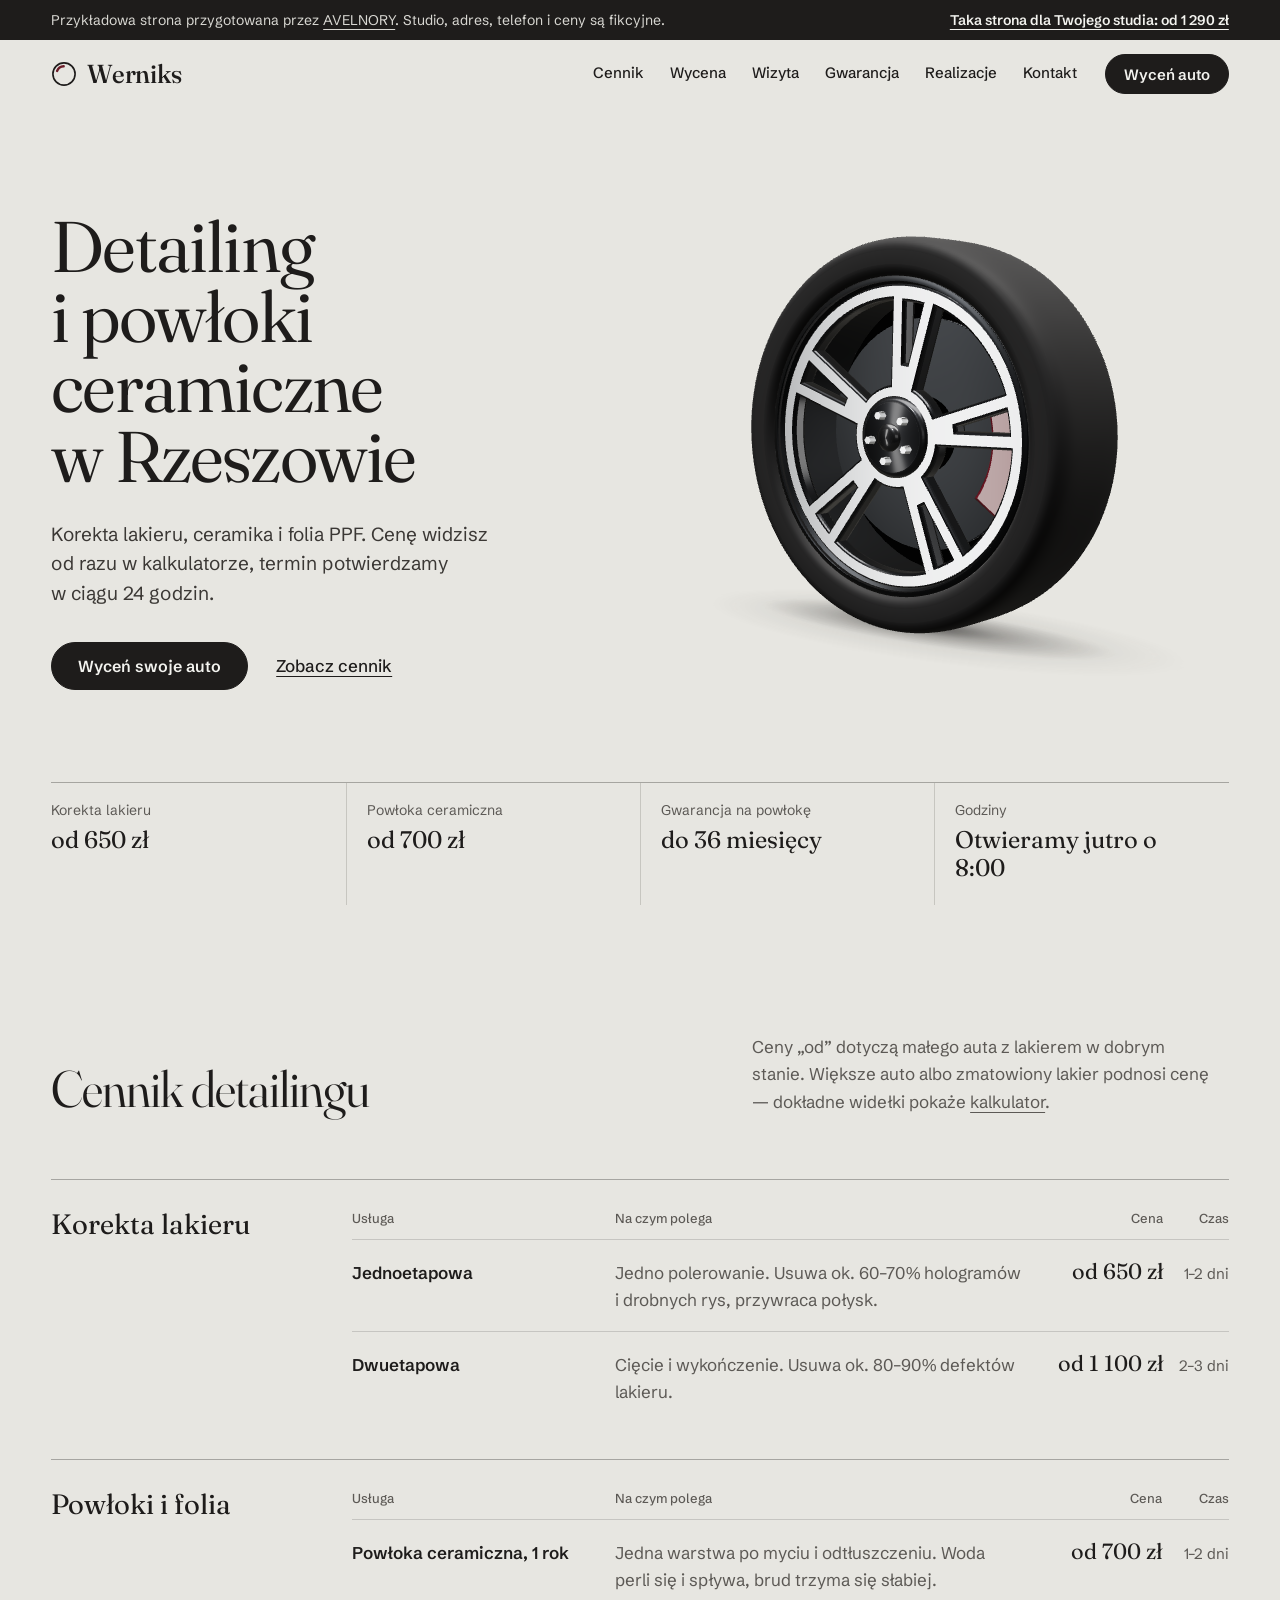
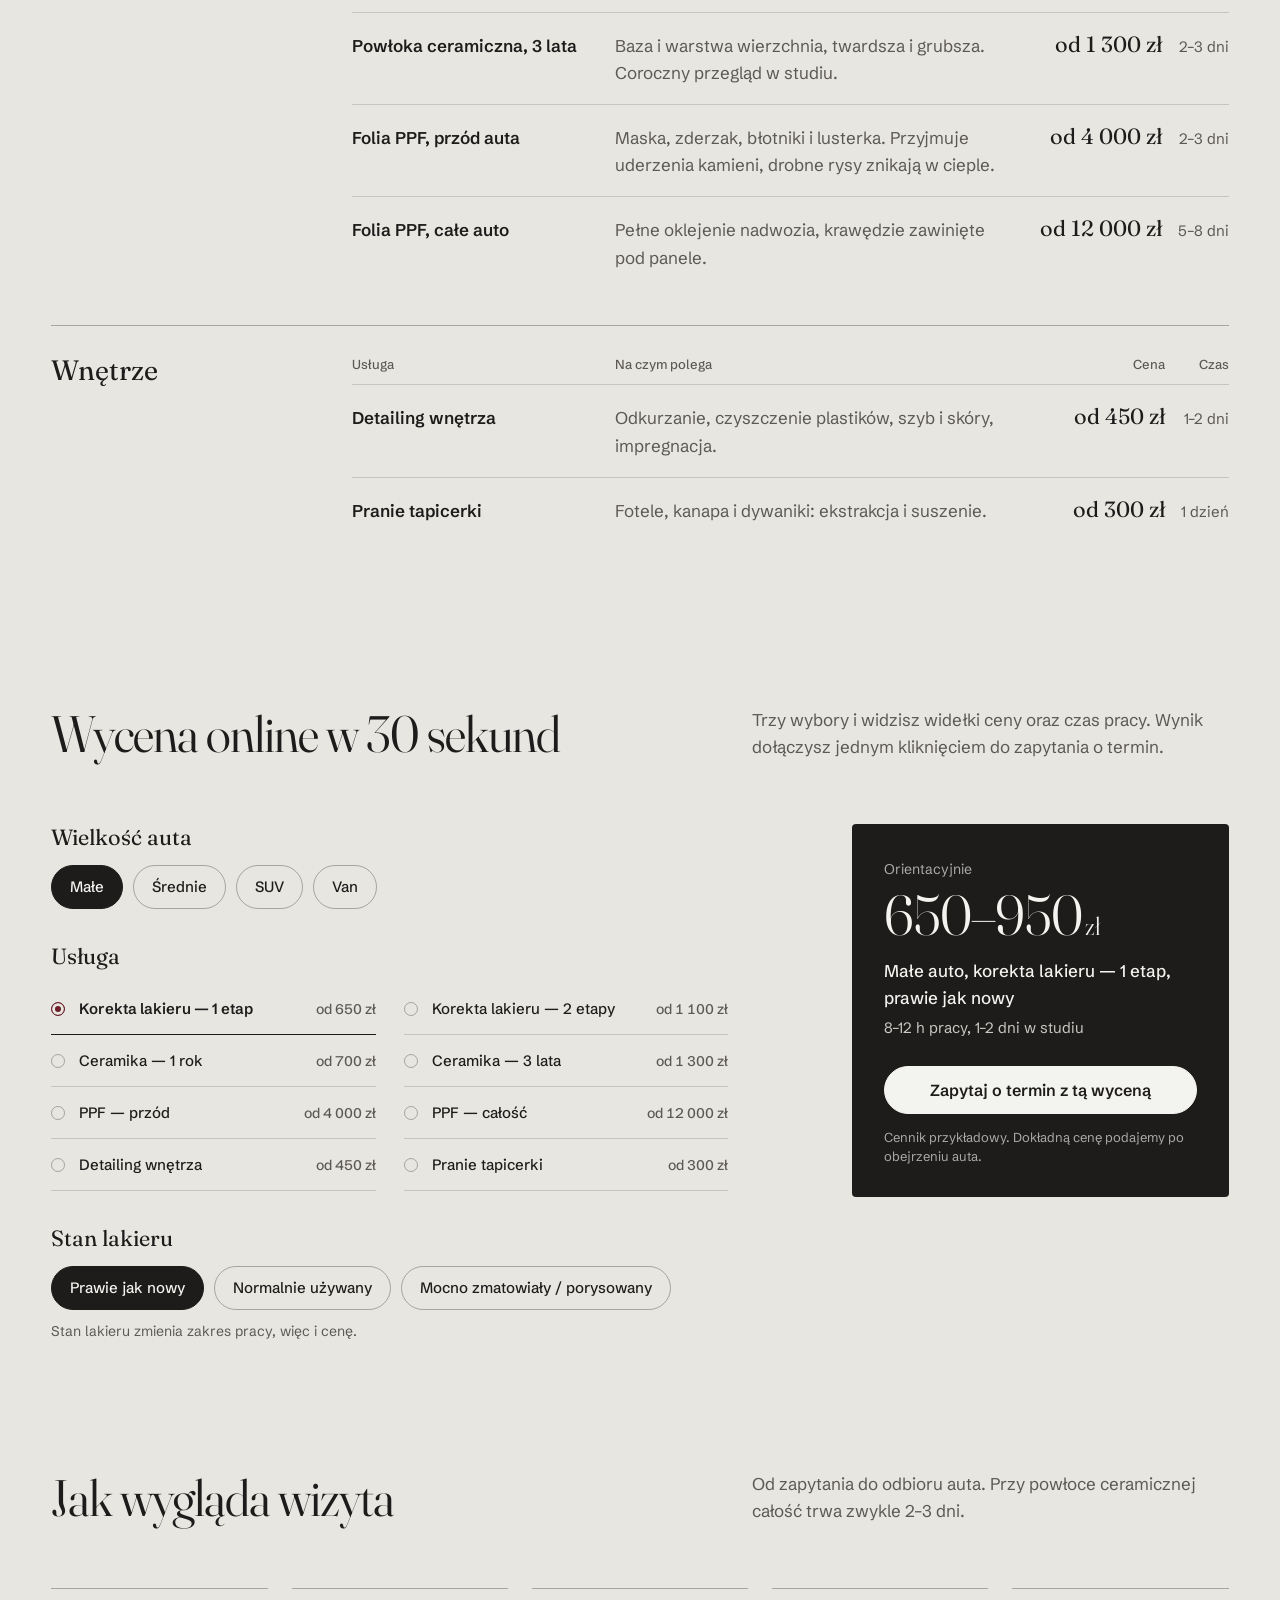
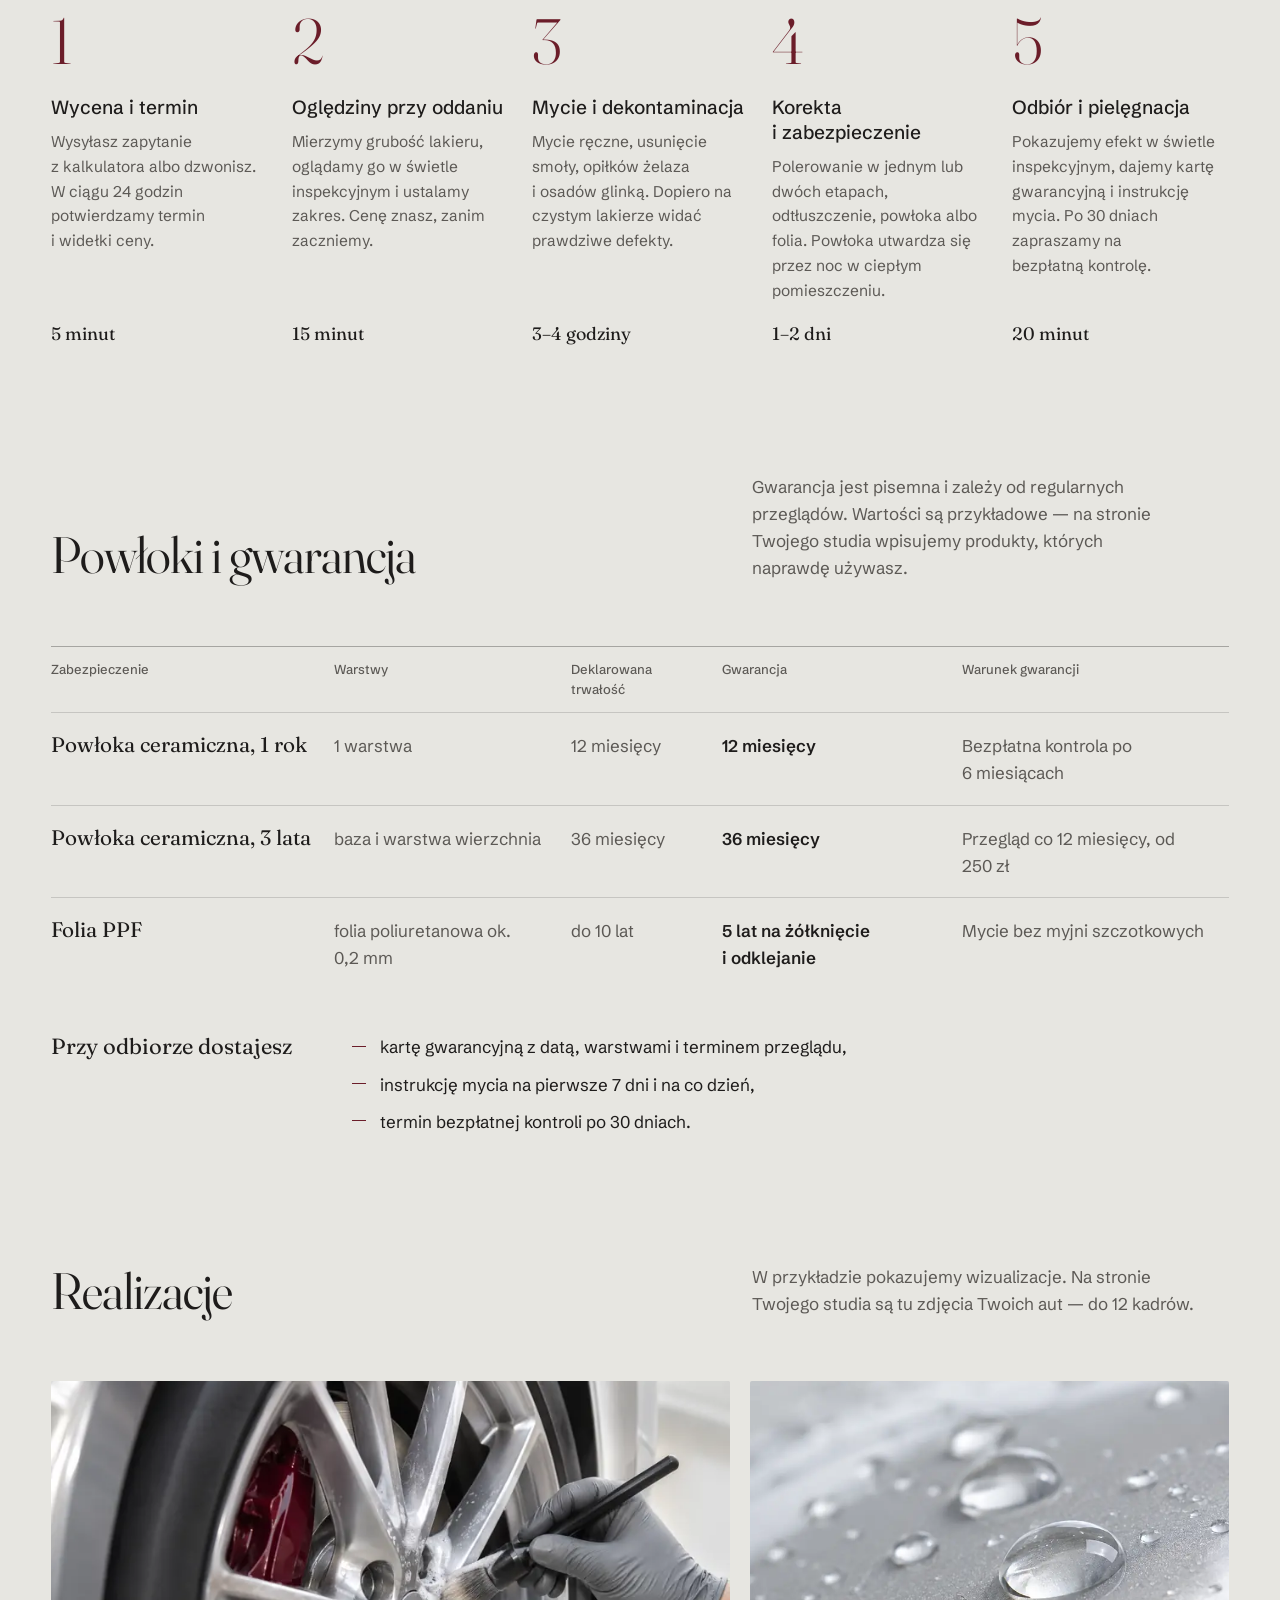
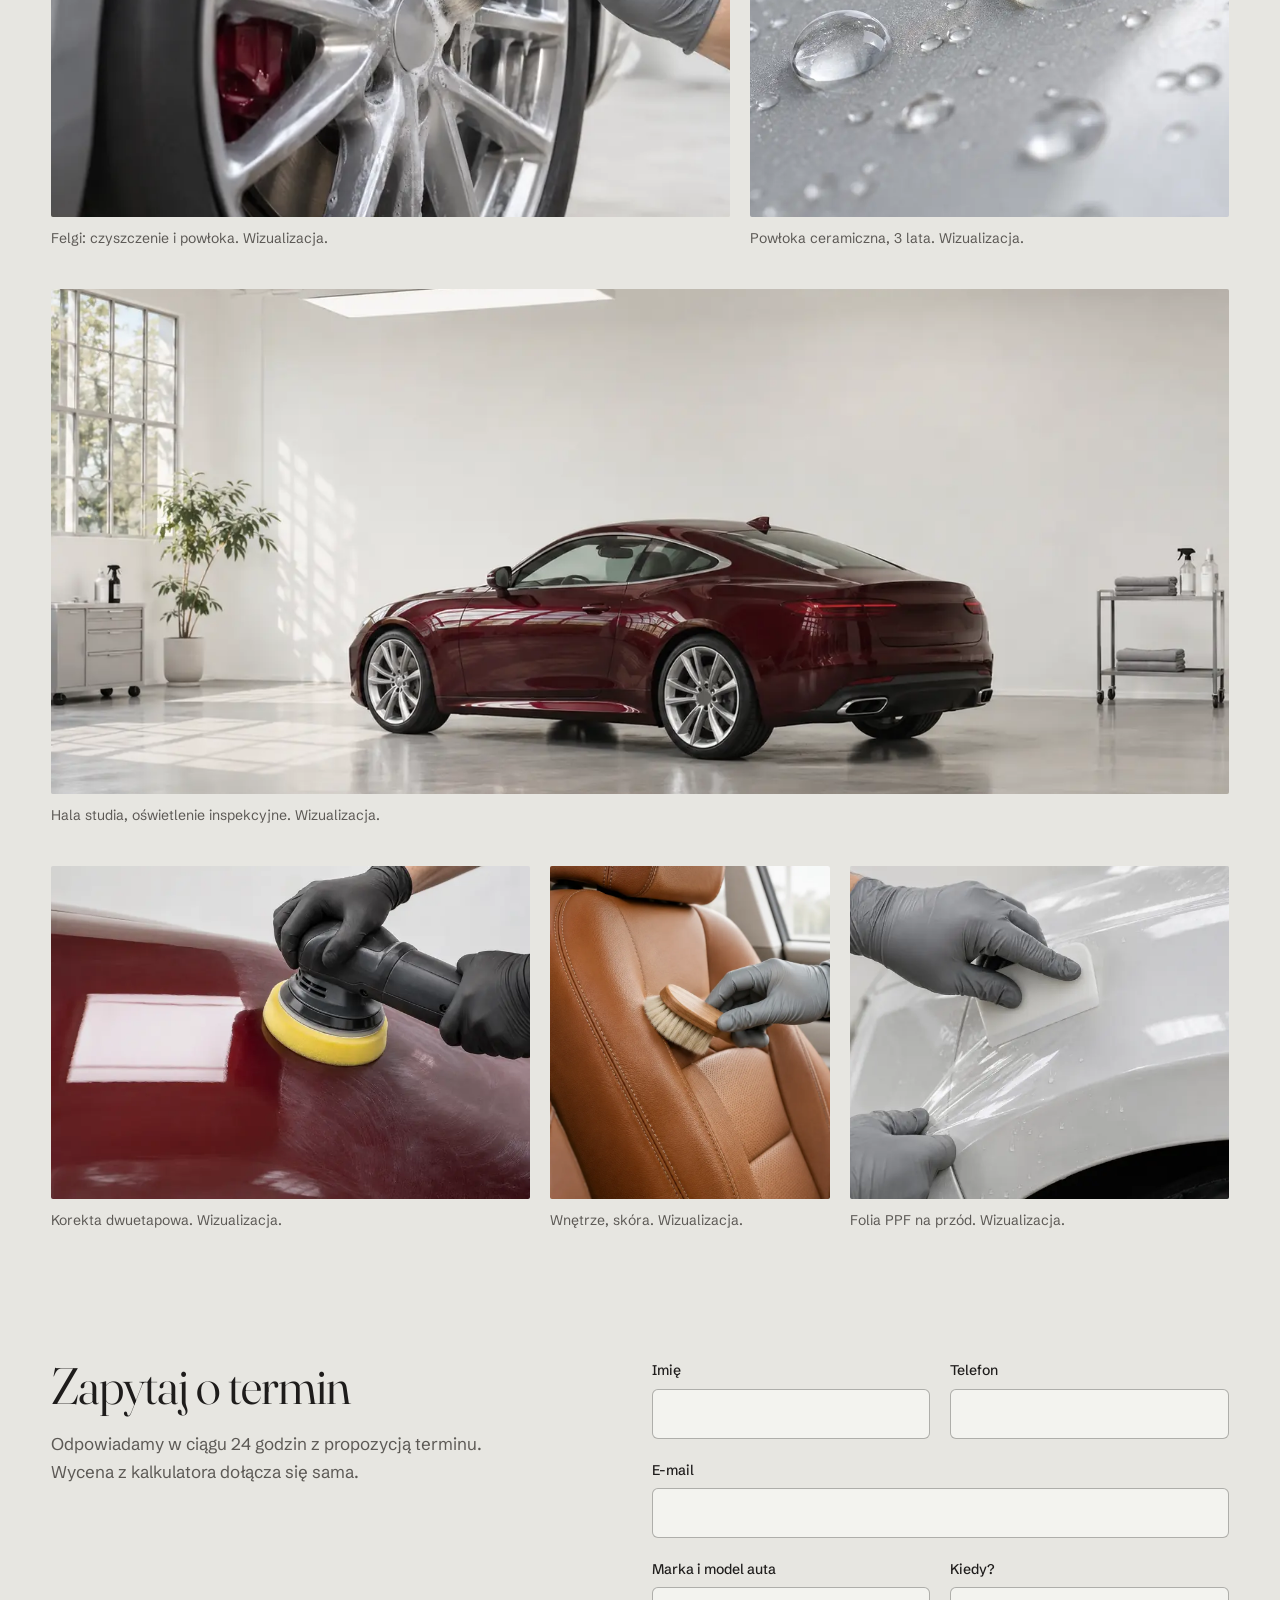
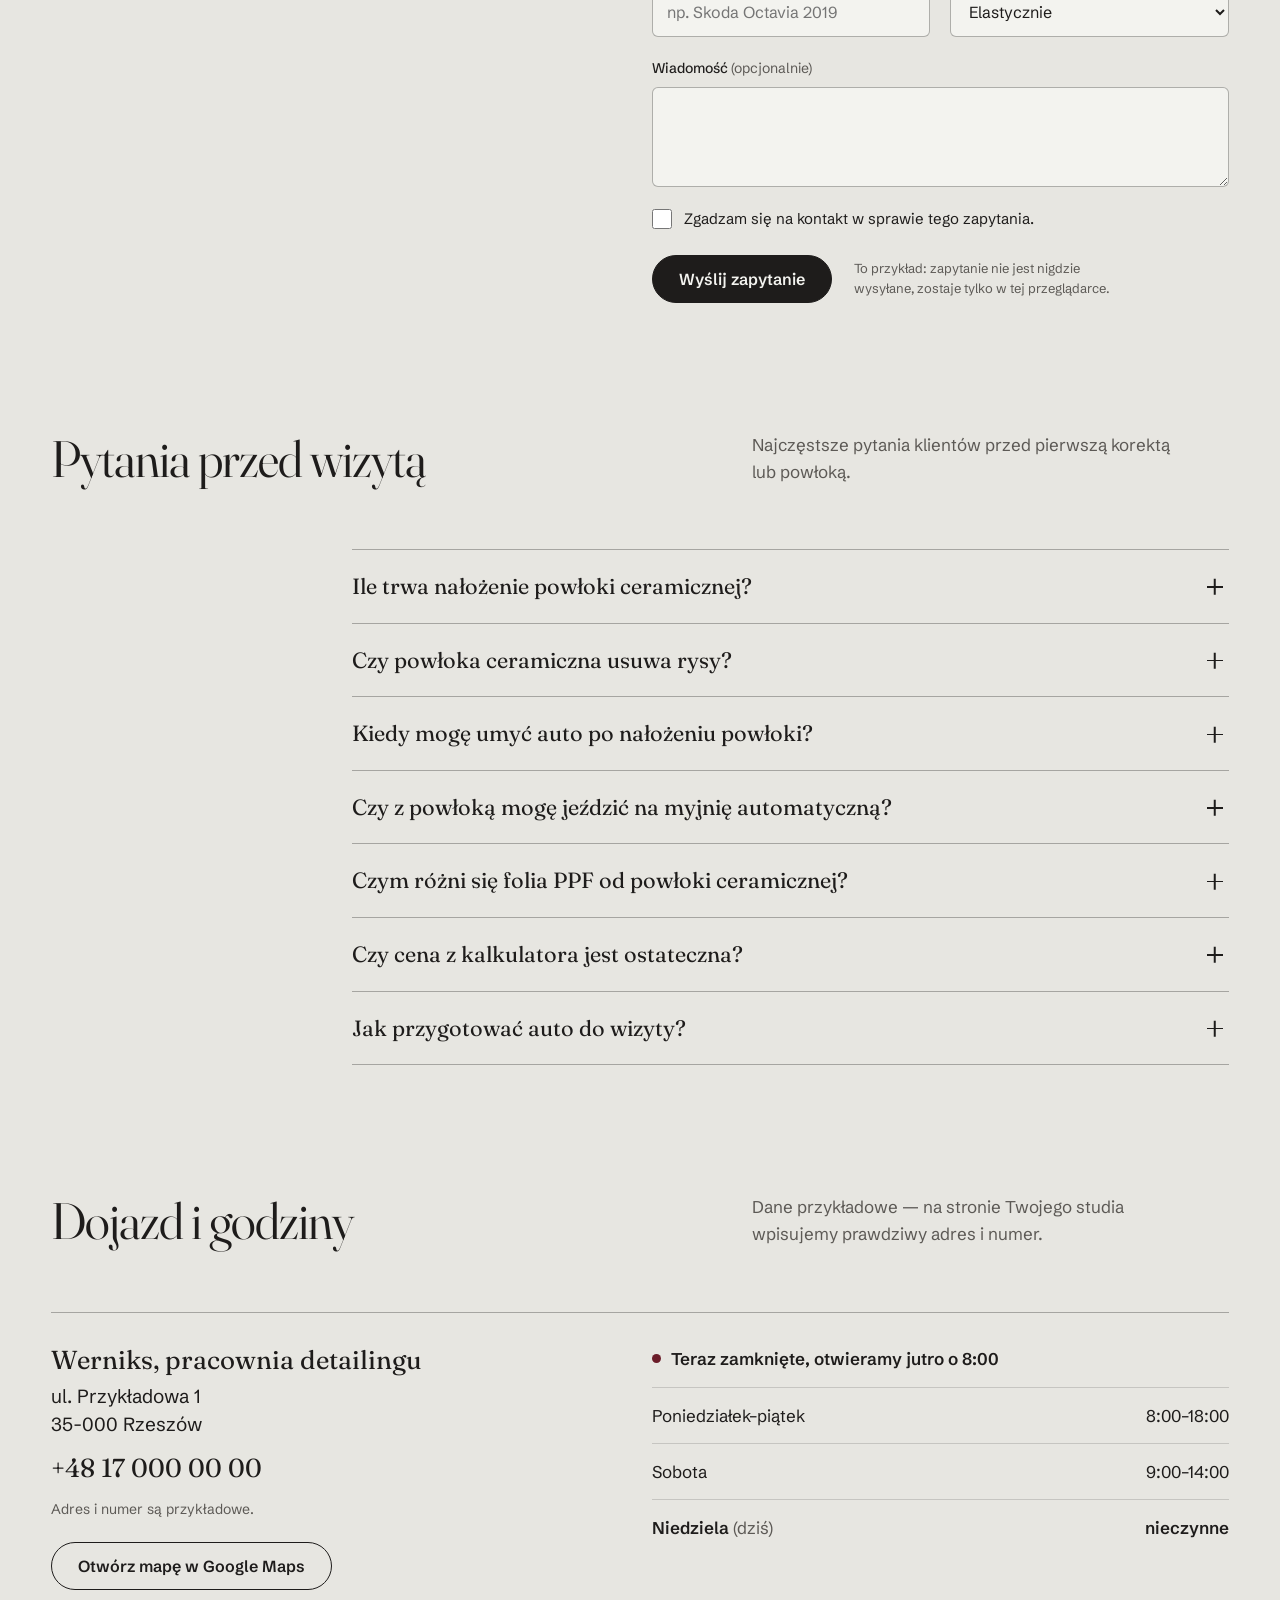
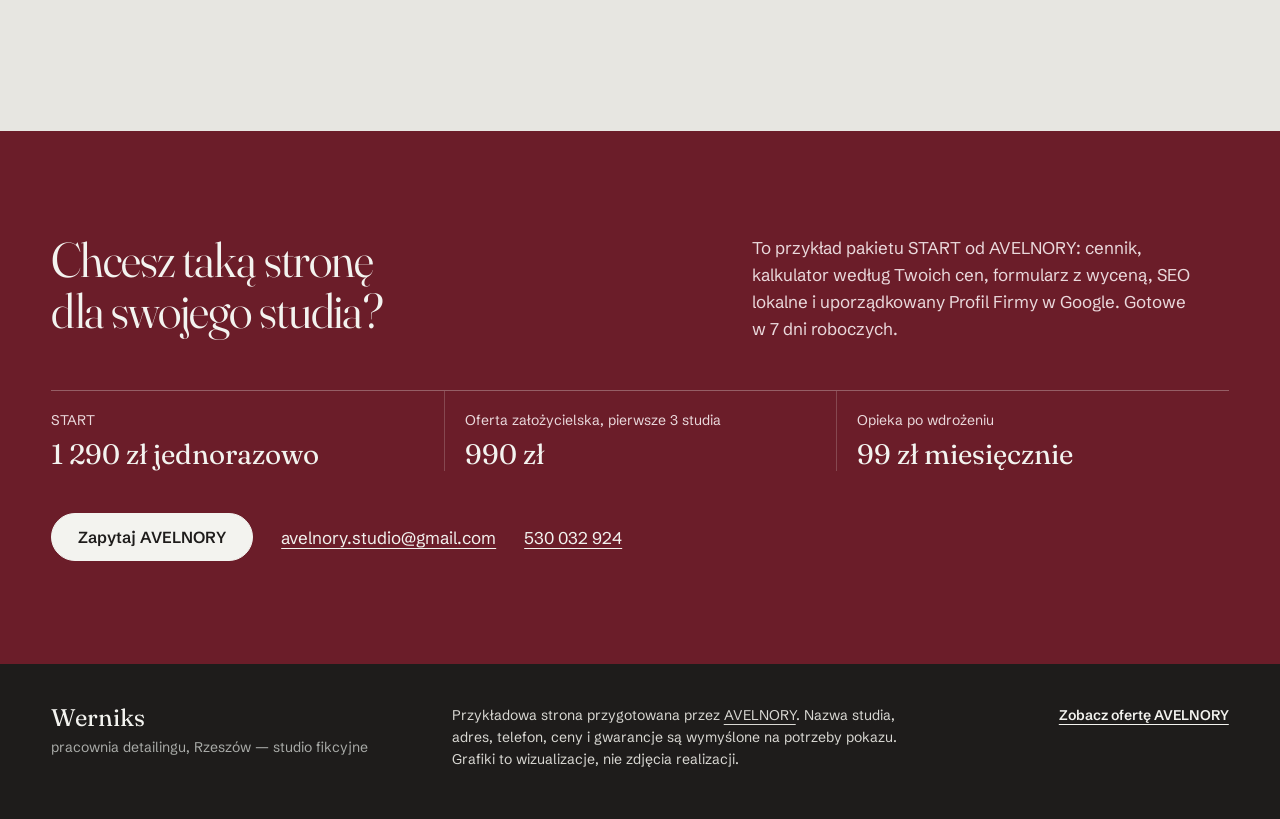
==== commit d0762ae9: "Runda 7: przykladowe studio Werniks (nowa marka, felga 3D, SEO) Co-authored-by: OpenBot <335604065+o" ====
--- a/przyklad-studia/index.html
+++ b/przyklad-studia/index.html
@@ -3,26 +3,28 @@
 <head>
 <meta charset="utf-8">
 <meta name="viewport" content="width=device-width,initial-scale=1">
-<!-- Przykład pokazowy AVELNORY: noindex, żeby fikcyjne studio nie konkurowało w Google z prawdziwymi firmami. W stronie klienta: index,follow. -->
+<!-- Przykład pokazowy AVELNORY: noindex, żeby fikcyjne studio nie konkurowało w Google z prawdziwymi firmami. Na stronie klienta: index,follow. -->
 <meta name="robots" content="noindex,follow">
-<title>Detailing i powłoki ceramiczne Rzeszów — Lustro (przykład) | AVELNORY</title>
-<meta name="description" content="Korekta lakieru od 650 zł, powłoka ceramiczna od 700 zł, folia PPF od 4 000 zł. Wycena online w 30 sekund, gwarancja do 36 miesięcy. Przykładowa strona studia przygotowana przez AVELNORY.">
+<title>Detailing i powłoki ceramiczne Rzeszów — Werniks (przykład)</title>
+<meta name="description" content="Korekta lakieru od 650 zł, ceramika od 700 zł, folia PPF od 4 000 zł. Wycena online i gwarancja do 36 miesięcy, Rzeszów. Przykład strony od AVELNORY.">
 <link rel="canonical" href="https://eryks352.github.io/avelnory-detailing/przyklad-studia/">
-<meta name="theme-color" content="#10201a">
+<meta name="theme-color" content="#e7e6e1">
 <meta property="og:type" content="website">
 <meta property="og:locale" content="pl_PL">
-<meta property="og:site_name" content="Lustro Detailing (przykład AVELNORY)">
-<meta property="og:title" content="Detailing i powłoki ceramiczne Rzeszów — Lustro (przykład)">
+<meta property="og:site_name" content="Werniks — pracownia detailingu (przykład AVELNORY)">
+<meta property="og:title" content="Detailing i powłoki ceramiczne Rzeszów — Werniks (przykład)">
 <meta property="og:description" content="Cennik z cenami „od”, wycena online, gwarancja na powłoki. Przykładowa strona studia od AVELNORY.">
 <meta property="og:url" content="https://eryks352.github.io/avelnory-detailing/przyklad-studia/">
-<meta property="og:image" content="https://eryks352.github.io/avelnory-detailing/przyklad-studia/img/lustro-og.jpg">
+<meta property="og:image" content="https://eryks352.github.io/avelnory-detailing/przyklad-studia/img/werniks-og.jpg">
 <meta property="og:image:width" content="1200">
 <meta property="og:image:height" content="630">
+<meta property="og:image:alt" content="Srebrna felga z wiśniowym zaciskiem w jasnym studiu i napis Werniks">
 <meta name="twitter:card" content="summary_large_image">
 <link rel="icon" href="img/favicon.svg" type="image/svg+xml">
-<link rel="preload" href="../assets/fonts/archivo-latin.woff2" as="font" type="font/woff2" crossorigin>
-<link rel="preload" href="img/lustro-3d-1600.webp" as="image" type="image/webp" fetchpriority="high" media="(min-width: 721px)">
-<link rel="preload" href="img/lustro-3d-m.webp" as="image" type="image/webp" fetchpriority="high" media="(max-width: 720px)">
+<link rel="preload" href="fonts/fraunces-pl.woff2" as="font" type="font/woff2" crossorigin>
+<link rel="preload" href="fonts/schibsted-pl.woff2" as="font" type="font/woff2" crossorigin>
+<script>/* Plakat ukryty tylko wtedy, gdy felga ma się wtoczyć; po 4 s bez sceny wraca. */
+(function(d){try{if(window.WebGLRenderingContext&&!matchMedia('(prefers-reduced-motion: reduce)').matches){d.classList.add('gl-intro');setTimeout(function(){if(!document.querySelector('.hero__scene.is-on'))d.classList.remove('gl-intro')},4000)}}catch(e){}})(document.documentElement);</script>
 <link rel="stylesheet" href="style.css">
 <script type="application/ld+json">
 {
@@ -31,16 +33,18 @@
     {
       "@type": "AutoRepair",
       "@id": "https://eryks352.github.io/avelnory-detailing/przyklad-studia/#studio",
-      "name": "Lustro Detailing (przykład)",
-      "description": "Fikcyjne studio detailingu — przykład strony przygotowanej przez AVELNORY. Korekta lakieru, powłoki ceramiczne, folia PPF, detailing wnętrza.",
+      "name": "Werniks — pracownia detailingu (przykład)",
+      "description": "Fikcyjne studio detailingu — przykład strony przygotowanej przez AVELNORY. Korekta lakieru, powłoki ceramiczne, folia PPF, detailing wnętrza w Rzeszowie.",
       "url": "https://eryks352.github.io/avelnory-detailing/przyklad-studia/",
-      "image": "https://eryks352.github.io/avelnory-detailing/przyklad-studia/img/lustro-og.jpg",
+      "image": "https://eryks352.github.io/avelnory-detailing/przyklad-studia/img/werniks-og.jpg",
       "telephone": "+48 17 000 00 00",
-      "priceRange": "od 300 zł",
+      "priceRange": "300–18 000 zł",
       "currenciesAccepted": "PLN",
       "paymentAccepted": "gotówka, karta, przelew",
-      "address": { "@type": "PostalAddress", "streetAddress": "ul. Przykładowa 1", "postalCode": "35-000", "addressLocality": "Rzeszów", "addressCountry": "PL" },
+      "address": { "@type": "PostalAddress", "streetAddress": "ul. Przykładowa 1", "postalCode": "35-000", "addressLocality": "Rzeszów", "addressRegion": "podkarpackie", "addressCountry": "PL" },
       "areaServed": { "@type": "City", "name": "Rzeszów" },
+      "hasMap": "https://www.google.com/maps/search/?api=1&query=Rzesz%C3%B3w",
+      "openingHours": ["Mo-Fr 08:00-18:00", "Sa 09:00-14:00"],
       "openingHoursSpecification": [
         { "@type": "OpeningHoursSpecification", "dayOfWeek": ["Monday", "Tuesday", "Wednesday", "Thursday", "Friday"], "opens": "08:00", "closes": "18:00" },
         { "@type": "OpeningHoursSpecification", "dayOfWeek": "Saturday", "opens": "09:00", "closes": "14:00" }
@@ -79,83 +83,87 @@
 <body>
 <a class="skip" href="#tresc">Przejdź do treści</a>
 <aside class="note" aria-label="Informacja o przykładzie">
-  <p>Przykładowa strona przygotowana przez <a href="../">AVELNORY</a>. Studio, adres, telefon i ceny są fikcyjne.</p>
+  <p>Przykładowa strona przygotowana przez <a href="../">AVELNORY</a>. Studio, adres, telefon i&nbsp;ceny są fikcyjne.</p>
   <a class="note__cta" href="../#pakiety">Taka strona dla Twojego studia: od 1&nbsp;290&nbsp;zł</a>
 </aside>
 
-<header class="top">
-  <a class="brand" href="#tresc" aria-label="Lustro Detailing — początek strony">Lustro<span>detailing Rzeszów</span></a>
-  <nav aria-label="Menu studia">
+<header class="top" id="top">
+  <a class="brand" href="#tresc" aria-label="Werniks, pracownia detailingu — początek strony">
+    <svg class="brand__mark" viewBox="0 0 24 24" aria-hidden="true"><circle cx="12" cy="12" r="10.25" fill="none" stroke="currentColor" stroke-width="1.5"/><path d="M5.6 9.2a7 7 0 0 1 6.1-4.4" fill="none" stroke="#6b1d29" stroke-width="2.2" stroke-linecap="round"/></svg>
+    <span class="brand__name">Werniks</span>
+  </a>
+  <button class="menu-btn" type="button" aria-expanded="false" aria-controls="menu">Menu</button>
+  <nav class="menu" id="menu" aria-label="Menu studia">
     <a href="#cennik">Cennik</a>
-    <a href="#proces">Wizyta</a>
-    <a href="#ochrona">Gwarancja</a>
+    <a href="#wycena">Wycena</a>
+    <a href="#wizyta">Wizyta</a>
+    <a href="#gwarancja">Gwarancja</a>
     <a href="#realizacje">Realizacje</a>
     <a href="#kontakt">Kontakt</a>
   </nav>
-  <a class="top__cta" href="#wycena">Wycena online</a>
+  <a class="btn btn--small top__cta" href="#wycena">Wyceń auto</a>
 </header>
 
 <main id="tresc">
 <section class="hero" aria-labelledby="h1">
-  <div class="hero__stage">
+  <div class="hero__copy">
+    <h1 id="h1"><span class="ln">Detailing i&nbsp;powłoki</span> <span class="ln">ceramiczne</span> <span class="ln">w&nbsp;Rzeszowie</span></h1>
+    <p class="hero__lead">Korekta lakieru, ceramika i&nbsp;folia PPF. Cenę widzisz od razu w&nbsp;kalkulatorze, termin potwierdzamy w&nbsp;ciągu 24&nbsp;godzin.</p>
+    <p class="hero__actions"><a class="btn" href="#wycena">Wyceń swoje auto</a><a class="link" href="#cennik">Zobacz cennik</a></p>
+  </div>
+  <div class="hero__visual">
     <picture class="hero__poster">
-      <source media="(max-width: 720px)" srcset="img/lustro-3d-m.webp">
-      <img src="img/lustro-3d-1600.webp" width="1600" height="900" alt="Wizualizacja 3D: maska auta w ciemnozielonym metaliku, lewa część po korekcie lakieru, prawa jeszcze zmatowiona" fetchpriority="high">
+      <source media="(max-width: 760px)" srcset="img/werniks-felga-3d-720.webp">
+      <img src="img/werniks-felga-3d-1200.webp" width="1200" height="1200" alt="Wizualizacja 3D: srebrna felga z&nbsp;wiśniowym zaciskiem hamulca na podeście w&nbsp;jasnym studiu" fetchpriority="high">
     </picture>
     <canvas class="hero__scene" id="scene" aria-hidden="true"></canvas>
-    <div class="hero__copy">
-      <h1 id="h1">Detailing i&nbsp;powłoki ceramiczne — Rzeszów</h1>
-      <p class="hero__lead">Korekta lakieru, ceramika i&nbsp;folia PPF. Cenę widzisz od razu w&nbsp;kalkulatorze, termin potwierdzamy w&nbsp;ciągu 24&nbsp;godzin.</p>
-      <div class="hero__actions"><a class="btn" href="#wycena">Wyceń swoje auto</a><a class="link" href="#cennik">Zobacz cennik</a></div>
-    </div>
-    <dl class="hero__facts">
-      <div><dt>Korekta lakieru</dt><dd>od 650&nbsp;zł</dd></div>
-      <div><dt>Powłoka ceramiczna</dt><dd>od 700&nbsp;zł</dd></div>
-      <div><dt>Gwarancja na powłokę</dt><dd>do 36&nbsp;mies.</dd></div>
-      <div><dt>Otwarte</dt><dd>pn–pt 8–18, sb 9–14</dd></div>
-    </dl>
-    <p class="hero__split" aria-hidden="true"><span>Lakier pod światłem inspekcyjnym</span></p>
-  </div>
+  </div>
+  <dl class="hero__facts">
+    <div><dt>Korekta lakieru</dt><dd>od 650&nbsp;zł</dd></div>
+    <div><dt>Powłoka ceramiczna</dt><dd>od 700&nbsp;zł</dd></div>
+    <div><dt>Gwarancja na powłokę</dt><dd>do 36&nbsp;miesięcy</dd></div>
+    <div><dt>Godziny</dt><dd data-open-status>pn–pt 8–18, sob. 9–14</dd></div>
+  </dl>
 </section>
 
 <section class="sec" id="cennik" aria-labelledby="cennik-h">
   <header class="sec__head">
-    <h2 id="cennik-h">Cennik usług</h2>
-    <p>Ceny „od” dotyczą małego auta z&nbsp;lakierem w&nbsp;dobrym stanie. Większe auto albo zmatowiony lakier podnosi cenę — dokładne widełki pokazuje <a href="#wycena">kalkulator</a>.</p>
+    <h2 id="cennik-h">Cennik detailingu</h2>
+    <p>Ceny „od” dotyczą małego auta z&nbsp;lakierem w&nbsp;dobrym stanie. Większe auto albo zmatowiony lakier podnosi cenę — dokładne widełki pokaże <a href="#wycena">kalkulator</a>.</p>
   </header>
   <div class="prices">
-    <div class="prices__group">
-      <h3>Lakier</h3>
+    <section class="prices__group" aria-labelledby="p-lakier">
+      <h3 id="p-lakier">Korekta lakieru</h3>
       <table>
-        <thead><tr><th scope="col">Usługa</th><th scope="col">Na czym polega</th><th scope="col" class="num">Cena</th><th scope="col" class="num">Czas w&nbsp;studiu</th></tr></thead>
+        <thead><tr><th scope="col">Usługa</th><th scope="col">Na czym polega</th><th scope="col" class="num">Cena</th><th scope="col" class="num">Czas</th></tr></thead>
         <tbody>
-          <tr><th scope="row">Korekta lakieru — 1&nbsp;etap</th><td>Jedno polerowanie, usuwa ok. 60–70% hologramów i&nbsp;drobnych rys, przywraca połysk.</td><td class="num">od 650&nbsp;zł</td><td class="num">1–2&nbsp;dni</td></tr>
-          <tr><th scope="row">Korekta lakieru — 2&nbsp;etapy</th><td>Cięcie i&nbsp;wykończenie. Usuwa ok. 80–90% defektów, lakier wygląda jak lustro.</td><td class="num">od 1&nbsp;100&nbsp;zł</td><td class="num">2–3&nbsp;dni</td></tr>
+          <tr><th scope="row">Jednoetapowa</th><td>Jedno polerowanie. Usuwa ok. 60–70% hologramów i&nbsp;drobnych rys, przywraca połysk.</td><td class="num">od 650&nbsp;zł</td><td class="num">1–2&nbsp;dni</td></tr>
+          <tr><th scope="row">Dwuetapowa</th><td>Cięcie i&nbsp;wykończenie. Usuwa ok. 80–90% defektów lakieru.</td><td class="num">od 1&nbsp;100&nbsp;zł</td><td class="num">2–3&nbsp;dni</td></tr>
         </tbody>
       </table>
-    </div>
-    <div class="prices__group">
-      <h3>Ochrona</h3>
+    </section>
+    <section class="prices__group" aria-labelledby="p-ochrona">
+      <h3 id="p-ochrona">Powłoki i&nbsp;folia</h3>
       <table>
-        <thead><tr><th scope="col">Usługa</th><th scope="col">Na czym polega</th><th scope="col" class="num">Cena</th><th scope="col" class="num">Czas w&nbsp;studiu</th></tr></thead>
+        <thead><tr><th scope="col">Usługa</th><th scope="col">Na czym polega</th><th scope="col" class="num">Cena</th><th scope="col" class="num">Czas</th></tr></thead>
         <tbody>
-          <tr><th scope="row">Powłoka ceramiczna — 1&nbsp;rok</th><td>Jedna warstwa po myciu i&nbsp;odtłuszczeniu. Woda perli się i&nbsp;spływa, brud trzyma się słabiej.</td><td class="num">od 700&nbsp;zł</td><td class="num">1–2&nbsp;dni</td></tr>
-          <tr><th scope="row">Powłoka ceramiczna — 3&nbsp;lata</th><td>Baza i&nbsp;warstwa wierzchnia, twardsza i&nbsp;grubsza. Coroczny przegląd w&nbsp;studiu.</td><td class="num">od 1&nbsp;300&nbsp;zł</td><td class="num">2–3&nbsp;dni</td></tr>
-          <tr><th scope="row">Folia PPF — przód</th><td>Maska, zderzak, błotniki i&nbsp;lusterka. Przyjmuje uderzenia kamieni, drobne rysy znikają w&nbsp;cieple.</td><td class="num">od 4&nbsp;000&nbsp;zł</td><td class="num">2–3&nbsp;dni</td></tr>
-          <tr><th scope="row">Folia PPF — całe auto</th><td>Pełne oklejenie nadwozia, krawędzie zawinięte pod panele.</td><td class="num">od 12&nbsp;000&nbsp;zł</td><td class="num">5–8&nbsp;dni</td></tr>
+          <tr><th scope="row">Powłoka ceramiczna, 1&nbsp;rok</th><td>Jedna warstwa po myciu i&nbsp;odtłuszczeniu. Woda perli się i&nbsp;spływa, brud trzyma się słabiej.</td><td class="num">od 700&nbsp;zł</td><td class="num">1–2&nbsp;dni</td></tr>
+          <tr><th scope="row">Powłoka ceramiczna, 3&nbsp;lata</th><td>Baza i&nbsp;warstwa wierzchnia, twardsza i&nbsp;grubsza. Coroczny przegląd w&nbsp;studiu.</td><td class="num">od 1&nbsp;300&nbsp;zł</td><td class="num">2–3&nbsp;dni</td></tr>
+          <tr><th scope="row">Folia PPF, przód auta</th><td>Maska, zderzak, błotniki i&nbsp;lusterka. Przyjmuje uderzenia kamieni, drobne rysy znikają w&nbsp;cieple.</td><td class="num">od 4&nbsp;000&nbsp;zł</td><td class="num">2–3&nbsp;dni</td></tr>
+          <tr><th scope="row">Folia PPF, całe auto</th><td>Pełne oklejenie nadwozia, krawędzie zawinięte pod panele.</td><td class="num">od 12&nbsp;000&nbsp;zł</td><td class="num">5–8&nbsp;dni</td></tr>
         </tbody>
       </table>
-    </div>
-    <div class="prices__group">
-      <h3>Wnętrze</h3>
+    </section>
+    <section class="prices__group" aria-labelledby="p-wnetrze">
+      <h3 id="p-wnetrze">Wnętrze</h3>
       <table>
-        <thead><tr><th scope="col">Usługa</th><th scope="col">Na czym polega</th><th scope="col" class="num">Cena</th><th scope="col" class="num">Czas w&nbsp;studiu</th></tr></thead>
+        <thead><tr><th scope="col">Usługa</th><th scope="col">Na czym polega</th><th scope="col" class="num">Cena</th><th scope="col" class="num">Czas</th></tr></thead>
         <tbody>
           <tr><th scope="row">Detailing wnętrza</th><td>Odkurzanie, czyszczenie plastików, szyb i&nbsp;skóry, impregnacja.</td><td class="num">od 450&nbsp;zł</td><td class="num">1–2&nbsp;dni</td></tr>
-          <tr><th scope="row">Pranie tapicerki</th><td>Fotele, kanapa i&nbsp;dywaniki, ekstrakcja i&nbsp;suszenie.</td><td class="num">od 300&nbsp;zł</td><td class="num">1&nbsp;dzień</td></tr>
+          <tr><th scope="row">Pranie tapicerki</th><td>Fotele, kanapa i&nbsp;dywaniki: ekstrakcja i&nbsp;suszenie.</td><td class="num">od 300&nbsp;zł</td><td class="num">1&nbsp;dzień</td></tr>
         </tbody>
       </table>
-    </div>
+    </section>
   </div>
 </section>
 
@@ -167,9 +175,9 @@
   <div class="quote">
     <form class="calc" id="calc" aria-label="Kalkulator wyceny">
       <fieldset><legend>Wielkość auta</legend><div class="chips" id="cars"></div></fieldset>
-      <fieldset><legend>Usługa</legend><div class="chips chips-svc" id="services"></div></fieldset>
+      <fieldset><legend>Usługa</legend><div class="chips chips--svc" id="services"></div></fieldset>
       <fieldset id="cond-set"><legend>Stan lakieru</legend><div class="chips" id="conds"></div><p class="hint" id="cond-note"></p></fieldset>
-      <noscript><p class="hint">Kalkulator wymaga JavaScript. Zapytaj o&nbsp;wycenę w&nbsp;formularzu poniżej.</p></noscript>
+      <noscript><p class="hint">Kalkulator wymaga JavaScriptu. Zapytaj o&nbsp;wycenę w&nbsp;formularzu poniżej.</p></noscript>
     </form>
     <div class="result" aria-live="polite" aria-atomic="true">
       <p class="result__label">Orientacyjnie</p>
@@ -182,49 +190,57 @@
   </div>
 </section>
 
-<section class="sec" id="proces" aria-labelledby="proces-h">
-  <header class="sec__head">
-    <h2 id="proces-h">Jak wygląda wizyta</h2>
-    <p>Od zapytania do odbioru auta. Przy powłoce ceramicznej całość trwa zwykle 2–3 dni.</p>
+<section class="sec" id="wizyta" aria-labelledby="wizyta-h">
+  <header class="sec__head">
+    <h2 id="wizyta-h">Jak wygląda wizyta</h2>
+    <p>Od zapytania do odbioru auta. Przy powłoce ceramicznej całość trwa zwykle 2–3&nbsp;dni.</p>
   </header>
   <ol class="steps">
-    <li><h3>Wycena i&nbsp;termin</h3><p>Wysyłasz zapytanie z&nbsp;kalkulatora albo dzwonisz. W&nbsp;ciągu 24&nbsp;godzin potwierdzamy termin i&nbsp;widełki ceny.</p><span class="steps__t">5 minut</span></li>
-    <li><h3>Oględziny przy oddaniu</h3><p>Mierzymy grubość lakieru, oglądamy go w&nbsp;świetle inspekcyjnym i&nbsp;ustalamy z&nbsp;Tobą zakres. Cena jest ostateczna, zanim zaczniemy.</p><span class="steps__t">15 minut</span></li>
-    <li><h3>Mycie i&nbsp;dekontaminacja</h3><p>Mycie ręczne, usunięcie smoły, opiłków żelaza i&nbsp;osadów glinką. Dopiero na czystym lakierze widać prawdziwe defekty.</p><span class="steps__t">3–4 godziny</span></li>
-    <li><h3>Korekta i&nbsp;zabezpieczenie</h3><p>Polerowanie w&nbsp;jednym lub dwóch etapach, odtłuszczenie, nałożenie powłoki lub folii. Powłoka utwardza się w&nbsp;ciepłym pomieszczeniu przez noc.</p><span class="steps__t">1–2 dni</span></li>
-    <li><h3>Odbiór i&nbsp;pielęgnacja</h3><p>Pokazujemy efekt w&nbsp;świetle inspekcyjnym, dajemy kartę gwarancyjną i&nbsp;instrukcję mycia. Po 30 dniach zapraszamy na bezpłatną kontrolę.</p><span class="steps__t">20 minut</span></li>
+    <li><h3>Wycena i&nbsp;termin</h3><p>Wysyłasz zapytanie z&nbsp;kalkulatora albo dzwonisz. W&nbsp;ciągu 24&nbsp;godzin potwierdzamy termin i&nbsp;widełki ceny.</p><p class="steps__t">5&nbsp;minut</p></li>
+    <li><h3>Oględziny przy oddaniu</h3><p>Mierzymy grubość lakieru, oglądamy go w&nbsp;świetle inspekcyjnym i&nbsp;ustalamy zakres. Cenę znasz, zanim zaczniemy.</p><p class="steps__t">15&nbsp;minut</p></li>
+    <li><h3>Mycie i&nbsp;dekontaminacja</h3><p>Mycie ręczne, usunięcie smoły, opiłków żelaza i&nbsp;osadów glinką. Dopiero na czystym lakierze widać prawdziwe defekty.</p><p class="steps__t">3–4&nbsp;godziny</p></li>
+    <li><h3>Korekta i&nbsp;zabezpieczenie</h3><p>Polerowanie w&nbsp;jednym lub dwóch etapach, odtłuszczenie, powłoka albo folia. Powłoka utwardza się przez noc w&nbsp;ciepłym pomieszczeniu.</p><p class="steps__t">1–2&nbsp;dni</p></li>
+    <li><h3>Odbiór i&nbsp;pielęgnacja</h3><p>Pokazujemy efekt w&nbsp;świetle inspekcyjnym, dajemy kartę gwarancyjną i&nbsp;instrukcję mycia. Po 30&nbsp;dniach zapraszamy na bezpłatną kontrolę.</p><p class="steps__t">20&nbsp;minut</p></li>
   </ol>
 </section>
 
-<section class="sec" id="ochrona" aria-labelledby="ochrona-h">
-  <header class="sec__head">
-    <h2 id="ochrona-h">Powłoki i&nbsp;gwarancja</h2>
-    <p>Gwarancja jest pisemna i&nbsp;zależy od regularnych przeglądów. Wartości poniżej są przykładowe — na stronie Twojego studia wpisujemy produkty, których naprawdę używasz.</p>
-  </header>
-  <div class="table-wrap">
+<section class="sec" id="gwarancja" aria-labelledby="gwarancja-h">
+  <header class="sec__head">
+    <h2 id="gwarancja-h">Powłoki i&nbsp;gwarancja</h2>
+    <p>Gwarancja jest pisemna i&nbsp;zależy od regularnych przeglądów. Wartości są przykładowe — na stronie Twojego studia wpisujemy produkty, których naprawdę używasz.</p>
+  </header>
+  <div class="table-wrap" tabindex="0" role="region" aria-label="Tabela powłok i gwarancji">
     <table class="spec">
       <thead><tr><th scope="col">Zabezpieczenie</th><th scope="col">Warstwy</th><th scope="col">Deklarowana trwałość</th><th scope="col">Gwarancja</th><th scope="col">Warunek gwarancji</th></tr></thead>
       <tbody>
-        <tr><th scope="row">Powłoka ceramiczna 1&nbsp;rok</th><td>1 warstwa</td><td>12 miesięcy</td><td>12 miesięcy</td><td>Bezpłatna kontrola po 6&nbsp;miesiącach</td></tr>
-        <tr><th scope="row">Powłoka ceramiczna 3&nbsp;lata</th><td>baza + warstwa wierzchnia</td><td>36 miesięcy</td><td>36 miesięcy</td><td>Przegląd co 12 miesięcy, od 250&nbsp;zł</td></tr>
-        <tr><th scope="row">Folia PPF</th><td>folia poliuretanowa ok. 0,2&nbsp;mm</td><td>do 10 lat</td><td>5 lat na żółknięcie i&nbsp;odklejanie</td><td>Mycie bez myjni szczotkowych</td></tr>
+        <tr><th scope="row">Powłoka ceramiczna, 1&nbsp;rok</th><td data-l="Warstwy">1&nbsp;warstwa</td><td data-l="Deklarowana trwałość">12&nbsp;miesięcy</td><td data-l="Gwarancja">12&nbsp;miesięcy</td><td data-l="Warunek gwarancji">Bezpłatna kontrola po 6&nbsp;miesiącach</td></tr>
+        <tr><th scope="row">Powłoka ceramiczna, 3&nbsp;lata</th><td data-l="Warstwy">baza i&nbsp;warstwa wierzchnia</td><td data-l="Deklarowana trwałość">36&nbsp;miesięcy</td><td data-l="Gwarancja">36&nbsp;miesięcy</td><td data-l="Warunek gwarancji">Przegląd co 12&nbsp;miesięcy, od 250&nbsp;zł</td></tr>
+        <tr><th scope="row">Folia PPF</th><td data-l="Warstwy">folia poliuretanowa ok. 0,2&nbsp;mm</td><td data-l="Deklarowana trwałość">do 10&nbsp;lat</td><td data-l="Gwarancja">5&nbsp;lat na żółknięcie i&nbsp;odklejanie</td><td data-l="Warunek gwarancji">Mycie bez myjni szczotkowych</td></tr>
       </tbody>
     </table>
   </div>
+  <div class="handover">
+    <h3>Przy odbiorze dostajesz</h3>
+    <ul>
+      <li>kartę gwarancyjną z&nbsp;datą, warstwami i&nbsp;terminem przeglądu,</li>
+      <li>instrukcję mycia na pierwsze 7&nbsp;dni i&nbsp;na co dzień,</li>
+      <li>termin bezpłatnej kontroli po 30&nbsp;dniach.</li>
+    </ul>
+  </div>
 </section>
 
 <section class="sec" id="realizacje" aria-labelledby="realizacje-h">
   <header class="sec__head">
     <h2 id="realizacje-h">Realizacje</h2>
-    <p>W&nbsp;przykładzie pokazujemy wizualizacje. Na stronie Twojego studia w&nbsp;tym miejscu są zdjęcia Twoich aut — do 12 kadrów.</p>
+    <p>W&nbsp;przykładzie pokazujemy wizualizacje. Na stronie Twojego studia są tu zdjęcia Twoich aut — do 12&nbsp;kadrów.</p>
   </header>
   <div class="gallery">
-    <figure class="g1"><img src="../assets/img/macro-polish-1600.webp" srcset="../assets/img/macro-polish-800.webp 800w, ../assets/img/macro-polish-1600.webp 1600w" sizes="(max-width:720px) 100vw, 58vw" width="1600" height="1067" loading="lazy" decoding="async" alt="Polerka na czarnym lakierze: z&nbsp;lewej hologramy, z&nbsp;prawej lustro"><figcaption>Korekta 2-etapowa, czarny lakier. Wizualizacja.</figcaption></figure>
-    <figure class="g2"><img src="../assets/img/macro-beads-800.webp" width="800" height="533" loading="lazy" decoding="async" alt="Krople wody perlące się na lakierze po powłoce ceramicznej"><figcaption>Powłoka 3 lata, efekt perlenia. Wizualizacja.</figcaption></figure>
-    <figure class="g3"><img src="../assets/img/macro-ppf-800.webp" width="800" height="533" loading="lazy" decoding="async" alt="Nakładanie folii ochronnej PPF rakla na karoserię"><figcaption>Folia PPF na przód auta. Wizualizacja.</figcaption></figure>
-    <figure class="g4"><img src="../assets/img/macro-interior-800.webp" width="800" height="533" loading="lazy" decoding="async" alt="Przeszycia czarnego skórzanego fotela po czyszczeniu"><figcaption>Detailing wnętrza, skóra. Wizualizacja.</figcaption></figure>
-    <figure class="g5"><img src="../assets/img/car-suv-800.webp" width="800" height="400" loading="lazy" decoding="async" alt="Czarny SUV z&nbsp;boku w&nbsp;ciemnym studiu po korekcie lakieru"><figcaption>SUV, korekta i&nbsp;ceramika. Wizualizacja.</figcaption></figure>
-    <figure class="g6"><img src="../assets/img/studio-hex-800.webp" width="800" height="450" loading="lazy" decoding="async" alt="Wnętrze studia detailingu z&nbsp;oświetleniem inspekcyjnym nad mokrą posadzką"><figcaption>Hala z&nbsp;oświetleniem inspekcyjnym. Wizualizacja.</figcaption></figure>
+    <figure class="g g--felga"><img src="img/werniks-felga-1600.webp" srcset="img/werniks-felga-800.webp 800w, img/werniks-felga-1600.webp 1600w" sizes="(max-width: 760px) 100vw, 58vw" width="1600" height="1067" loading="lazy" decoding="async" alt="Czyszczenie srebrnej felgi miękkim pędzlem, za szprychami wiśniowy zacisk hamulca"><figcaption>Felgi: czyszczenie i&nbsp;powłoka. Wizualizacja.</figcaption></figure>
+    <figure class="g g--krople"><img src="img/werniks-krople-800.webp" srcset="img/werniks-krople-800.webp 800w, img/werniks-krople-1200.webp 1200w" sizes="(max-width: 760px) 100vw, 40vw" width="800" height="1000" loading="lazy" decoding="async" alt="Krople wody perlące się na srebrnym lakierze po powłoce ceramicznej"><figcaption>Powłoka ceramiczna, 3&nbsp;lata. Wizualizacja.</figcaption></figure>
+    <figure class="g g--hala"><img src="img/werniks-hala-1600.webp" srcset="img/werniks-hala-1000.webp 1000w, img/werniks-hala-1600.webp 1600w, img/werniks-hala-2200.webp 2200w" sizes="100vw" width="1600" height="900" loading="lazy" decoding="async" alt="Jasna hala studia z&nbsp;wiśniowym coupé pod prostokątnymi lampami"><figcaption>Hala studia, oświetlenie inspekcyjne. Wizualizacja.</figcaption></figure>
+    <figure class="g g--polerka"><img src="img/werniks-polerka-800.webp" srcset="img/werniks-polerka-800.webp 800w, img/werniks-polerka-1600.webp 1600w" sizes="(max-width: 760px) 100vw, 42vw" width="800" height="533" loading="lazy" decoding="async" alt="Polerka na wiśniowym lakierze: z&nbsp;lewej lustrzane odbicie, z&nbsp;prawej zmatowienie"><figcaption>Korekta dwuetapowa. Wizualizacja.</figcaption></figure>
+    <figure class="g g--wnetrze"><img src="img/werniks-wnetrze-800.webp" width="800" height="1000" loading="lazy" decoding="async" alt="Czyszczenie koniakowej skóry fotela miękką szczotką"><figcaption>Wnętrze, skóra. Wizualizacja.</figcaption></figure>
+    <figure class="g g--folia"><img src="img/werniks-folia-800.webp" srcset="img/werniks-folia-800.webp 800w, img/werniks-folia-1600.webp 1600w" sizes="(max-width: 760px) 100vw, 33vw" width="800" height="533" loading="lazy" decoding="async" alt="Nakładanie bezbarwnej folii PPF raklą na perłowy błotnik"><figcaption>Folia PPF na przód. Wizualizacja.</figcaption></figure>
   </div>
 </section>
 
@@ -249,7 +265,7 @@
       <p class="form-error" id="form-error" role="alert"></p>
     </form>
     <div class="done" id="done" tabindex="-1" hidden>
-      <p class="done__label">Zapytanie przyjęte — przykład</p>
+      <p class="done__label">Zapytanie przyjęte (przykład)</p>
       <h3 id="done-title">Dziękujemy.</h3>
       <p>To strona pokazowa, więc zapytanie nie trafiło do żadnego studia ani na żaden adres e-mail. Zapisaliśmy je tylko w&nbsp;tej przeglądarce.</p>
       <p>Na stronie Twojego studia klient widzi tu potwierdzenie, a&nbsp;Ty dostajesz e-mail z&nbsp;danymi i&nbsp;wyceną.</p>
@@ -262,9 +278,9 @@
 <section class="sec" id="faq" aria-labelledby="faq-h">
   <header class="sec__head"><h2 id="faq-h">Pytania przed wizytą</h2><p>Najczęstsze pytania klientów przed pierwszą korektą lub powłoką.</p></header>
   <div class="faq">
-    <details><summary>Ile trwa nałożenie powłoki ceramicznej?</summary><p>Od 1 do 3 dni. Większość czasu zajmuje mycie, dekontaminacja i&nbsp;korekta lakieru. Sama powłoka potrzebuje jeszcze kilku godzin w&nbsp;ciepłym pomieszczeniu, dlatego auto zwykle zostaje u&nbsp;nas na noc.</p></details>
+    <details><summary>Ile trwa nałożenie powłoki ceramicznej?</summary><p>Od 1 do 3&nbsp;dni. Większość czasu zajmuje mycie, dekontaminacja i&nbsp;korekta lakieru. Sama powłoka potrzebuje jeszcze kilku godzin w&nbsp;ciepłym pomieszczeniu, dlatego auto zwykle zostaje u&nbsp;nas na noc.</p></details>
     <details><summary>Czy powłoka ceramiczna usuwa rysy?</summary><p>Nie. Powłoka zabezpiecza to, co jest pod nią. Rysy i&nbsp;hologramy usuwa korekta lakieru, dlatego przed powłoką oceniamy lakier miernikiem grubości i&nbsp;w&nbsp;świetle inspekcyjnym.</p></details>
-    <details><summary>Kiedy mogę umyć auto po nałożeniu powłoki?</summary><p>Po 7 dniach. Przez pierwszy tydzień powłoka twardnieje: unikaj mycia i&nbsp;chemii, a&nbsp;ptasie odchody zmywaj od razu wodą i&nbsp;miękką mikrofibrą.</p></details>
+    <details><summary>Kiedy mogę umyć auto po nałożeniu powłoki?</summary><p>Po 7&nbsp;dniach. Przez pierwszy tydzień powłoka twardnieje: unikaj mycia i&nbsp;chemii, a&nbsp;ptasie odchody zmywaj od razu wodą i&nbsp;miękką mikrofibrą.</p></details>
     <details><summary>Czy z&nbsp;powłoką mogę jeździć na myjnię automatyczną?</summary><p>Odradzamy myjnie szczotkowe, bo robią rysy także na powłoce. Bezdotykowa myjnia jest w&nbsp;porządku. Najlepiej myć metodą dwóch wiader — instrukcję dostajesz przy odbiorze.</p></details>
     <details><summary>Czym różni się folia PPF od powłoki ceramicznej?</summary><p>Folia PPF to warstwa ok. 0,2&nbsp;mm, która przyjmuje uderzenia kamieni i&nbsp;drobne rysy. Powłoka ceramiczna jest cienka i&nbsp;chroni przed chemią, UV i&nbsp;brudem, ale nie przed odpryskami. Często łączymy oba: folia na przód, powłoka na resztę.</p></details>
     <details><summary>Czy cena z&nbsp;kalkulatora jest ostateczna?</summary><p>To widełki. Dokładną cenę podajemy po obejrzeniu auta — na miejscu albo ze zdjęć. Jeśli lakier jest w&nbsp;lepszym stanie, niż zakładał kalkulator, płacisz mniej.</p></details>
@@ -273,46 +289,53 @@
 </section>
 
 <section class="sec visit" id="kontakt" aria-labelledby="kontakt-h">
-  <header class="sec__head"><h2 id="kontakt-h">Dojazd i&nbsp;godziny</h2><p>Dane przykładowe — w&nbsp;stronie Twojego studia wpisujemy prawdziwy adres i&nbsp;numer.</p></header>
+  <header class="sec__head"><h2 id="kontakt-h">Dojazd i&nbsp;godziny</h2><p>Dane przykładowe — na stronie Twojego studia wpisujemy prawdziwy adres i&nbsp;numer.</p></header>
   <div class="visit__grid">
-    <address>
-      <strong>Lustro Detailing</strong><br>
-      ul. Przykładowa 1, 35-000 Rzeszów<br>
-      <span class="muted">adres przykładowy</span>
-    </address>
-    <p class="visit__phone">Telefon: <span>+48 17 000 00 00</span> <span class="muted">(numer przykładowy)</span></p>
-    <table class="hours">
-      <caption>Godziny otwarcia</caption>
-      <tbody>
-        <tr><th scope="row">Poniedziałek–piątek</th><td><time datetime="08:00">8:00</time>–<time datetime="18:00">18:00</time></td></tr>
-        <tr><th scope="row">Sobota</th><td><time datetime="09:00">9:00</time>–<time datetime="14:00">14:00</time></td></tr>
-        <tr><th scope="row">Niedziela</th><td>nieczynne</td></tr>
-      </tbody>
-    </table>
-    <a class="map" href="https://www.google.com/maps/search/?api=1&amp;query=Rzesz%C3%B3w" target="_blank" rel="noopener">Otwórz mapę Rzeszowa w&nbsp;Google Maps<span class="muted"> — studio jest fikcyjne, link prowadzi do miasta</span></a>
+    <div class="visit__where">
+      <address>
+        <strong>Werniks, pracownia detailingu</strong><br>
+        ul. Przykładowa 1<br>35-000 Rzeszów
+      </address>
+      <p class="visit__phone">+48 17 000 00 00</p>
+      <p class="muted">Adres i&nbsp;numer są przykładowe.</p>
+      <a class="btn btn--ghost" href="https://www.google.com/maps/search/?api=1&amp;query=Rzesz%C3%B3w" target="_blank" rel="noopener">Otwórz mapę w&nbsp;Google Maps<span class="visually-hidden"> (nowa karta; studio jest fikcyjne, link prowadzi do Rzeszowa)</span></a>
+    </div>
+    <div class="visit__hours">
+      <p class="status" data-open-status-long aria-live="polite"></p>
+      <table class="hours">
+        <caption class="visually-hidden">Godziny otwarcia</caption>
+        <tbody>
+          <tr data-days="1,2,3,4,5"><th scope="row">Poniedziałek–piątek</th><td><time datetime="08:00">8:00</time>–<time datetime="18:00">18:00</time></td></tr>
+          <tr data-days="6"><th scope="row">Sobota</th><td><time datetime="09:00">9:00</time>–<time datetime="14:00">14:00</time></td></tr>
+          <tr data-days="0"><th scope="row">Niedziela</th><td>nieczynne</td></tr>
+        </tbody>
+      </table>
+    </div>
   </div>
 </section>
 
 <aside class="sell" aria-labelledby="sell-h">
-  <h2 id="sell-h">Chcesz taką stronę dla swojego studia?</h2>
-  <p>To przykład pakietu START od AVELNORY: cennik, kalkulator według Twoich cen, formularz z&nbsp;wyceną, SEO lokalne i&nbsp;uporządkowany Profil Google. Gotowe w&nbsp;7 dni roboczych.</p>
-  <dl class="sell__prices">
-    <div><dt>START</dt><dd>1&nbsp;290&nbsp;zł jednorazowo</dd></div>
-    <div><dt>Oferta założycielska, pierwsze 3 studia</dt><dd>990&nbsp;zł</dd></div>
-    <div><dt>Opieka po wdrożeniu</dt><dd>99&nbsp;zł / mies.</dd></div>
-  </dl>
-  <p class="sell__contact"><a class="btn btn--light" href="../#formularz">Zapytaj AVELNORY</a><a href="mailto:avelnory.studio@gmail.com">avelnory.studio@gmail.com</a><a href="tel:+48530032924">530 032 924</a></p>
+  <div class="sell__in">
+    <h2 id="sell-h">Chcesz taką stronę dla swojego studia?</h2>
+    <p>To przykład pakietu START od AVELNORY: cennik, kalkulator według Twoich cen, formularz z&nbsp;wyceną, SEO lokalne i&nbsp;uporządkowany Profil Firmy w&nbsp;Google. Gotowe w&nbsp;7&nbsp;dni roboczych.</p>
+    <dl class="sell__prices">
+      <div><dt>START</dt><dd>1&nbsp;290&nbsp;zł jednorazowo</dd></div>
+      <div><dt>Oferta założycielska, pierwsze 3&nbsp;studia</dt><dd>990&nbsp;zł</dd></div>
+      <div><dt>Opieka po wdrożeniu</dt><dd>99&nbsp;zł miesięcznie</dd></div>
+    </dl>
+    <p class="sell__contact"><a class="btn btn--light" href="../#formularz">Zapytaj AVELNORY</a><a href="mailto:avelnory.studio@gmail.com">avelnory.studio@gmail.com</a><a href="tel:+48530032924">530&nbsp;032&nbsp;924</a></p>
+  </div>
 </aside>
 </main>
 
 <footer class="foot">
-  <p class="foot__brand">Lustro<span>detailing Rzeszów — studio fikcyjne</span></p>
+  <p class="foot__brand">Werniks <span>pracownia detailingu, Rzeszów — studio fikcyjne</span></p>
   <p>Przykładowa strona przygotowana przez <a href="../">AVELNORY</a>. Nazwa studia, adres, telefon, ceny i&nbsp;gwarancje są wymyślone na potrzeby pokazu. Grafiki to wizualizacje, nie zdjęcia realizacji.</p>
-  <a href="../#pakiety">Oferta AVELNORY</a>
+  <p><a href="../#pakiety">Zobacz ofertę AVELNORY</a></p>
 </footer>
 
 <script src="../assets/config.js"></script>
 <script src="app.js" defer></script>
-<script type="module" src="studio.js"></script>
+<script type="module" src="wheel.js"></script>
 </body>
 </html>
--- a/przyklad-studia/style.css
+++ b/przyklad-studia/style.css
@@ -1,254 +1,376 @@
-/* Lustro Detailing — przykład AVELNORY. Kość słoniowa i zieleń butelkowa; Georgia (nagłówki) + Archivo (tekst, liczby). */
-@font-face{font-family:Archivo;src:url('../assets/fonts/archivo-latin.woff2') format('woff2');font-weight:100 900;font-display:swap;unicode-range:U+0000-00FF}
-@font-face{font-family:Archivo;src:url('../assets/fonts/archivo-latin-ext.woff2') format('woff2');font-weight:100 900;font-display:swap;unicode-range:U+0100-024F,U+1E00-1EFF,U+2013-2014}
-:root{--bone:#f2eee4;--paper:#f8f6f0;--ink:#18302a;--deep:#10201a;--muted:#5a695f;--line:#cfd3c6;--sage:#a9b8a3;--warm:#e9dcc4;--m:clamp(20px,5vw,72px);--serif:Georgia,'Times New Roman',serif;--sans:Archivo,Arial,sans-serif}
-*{box-sizing:border-box}
-html{scroll-behavior:smooth;scroll-padding-top:84px;-webkit-text-size-adjust:100%}
-body{margin:0;background:var(--bone);color:var(--ink);font:17px/1.6 var(--sans);overflow-x:hidden}
-a{color:inherit;text-underline-offset:4px;text-decoration-thickness:1px}
-a:focus-visible,button:focus-visible,summary:focus-visible,input:focus-visible,select:focus-visible,textarea:focus-visible{outline:3px solid #b5652b;outline-offset:3px}
-img{display:block;max-width:100%;height:auto}
-h1,h2,h3{font-weight:400;margin:0;text-wrap:balance}
-h1,h2{font-family:var(--serif);letter-spacing:-.03em;line-height:1.02}
-h2{font-size:clamp(36px,5vw,64px)}
-h3{font-size:20px;letter-spacing:-.01em;line-height:1.25}
-p{margin:0}
-.muted{color:var(--muted)}
-.skip{position:fixed;top:-80px;left:12px;z-index:50;background:var(--ink);color:var(--bone);padding:10px 14px}
-.skip:focus{top:12px}
-[hidden]{display:none!important}
-
-/* pasek „przykład” */
-.note{display:flex;flex-wrap:wrap;justify-content:space-between;align-items:center;gap:6px 20px;padding:9px var(--m);background:var(--warm);color:var(--ink);font-size:13px;line-height:1.4}
-.note a{font-weight:600}
-.note__cta{text-decoration:none;border-bottom:1px solid currentColor}
-
-/* nagłówek */
-.top{position:sticky;top:0;z-index:20;display:flex;align-items:center;gap:20px;padding:12px var(--m);background:rgba(242,238,228,.94);backdrop-filter:blur(8px);border-bottom:1px solid var(--line)}
-.brand{font:400 30px/1 var(--serif);letter-spacing:-.04em;text-decoration:none;margin-right:auto}
-.brand span{display:block;font:500 11px/1 var(--sans);letter-spacing:.02em;color:var(--muted);margin-top:4px}
-.top nav{display:none;gap:clamp(16px,2.2vw,32px);font-size:15px}
-.top nav a{text-decoration:none;padding:8px 0}
-.top nav a:hover{text-decoration:underline}
-.top__cta{background:var(--ink);color:var(--bone);text-decoration:none;font-size:14px;font-weight:600;padding:11px 16px;white-space:nowrap}
-
-/* przyciski */
-.btn{display:inline-flex;align-items:center;justify-content:center;min-height:52px;padding:14px 24px;background:var(--ink);color:var(--bone);border:0;font:600 16px/1.2 var(--sans);text-decoration:none;cursor:pointer;transition:background-color .2s}
-.btn:hover{background:#244238}
-.btn--light{background:var(--bone);color:var(--ink)}
-.btn--light:hover{background:#fff}
-.link{font-weight:600}
-.text-btn{background:none;border:0;padding:6px 0;font:inherit;font-size:14px;color:inherit;border-bottom:1px solid currentColor;cursor:pointer}
-
-/* hero ze sceną 3D */
-.hero{position:relative;height:150svh;background:var(--deep)}
-.hero__stage{position:sticky;top:70px;height:calc(100svh - 150px);min-height:620px;overflow:hidden;color:var(--bone)}
-.hero__poster,.hero__poster img,.hero__scene{position:absolute;inset:0;width:100%;height:100%}
-.hero__poster img{object-fit:cover}
-.hero__scene{opacity:0;transition:opacity .6s ease}
-.hero__scene.is-on{opacity:1}
-.hero__stage::after{content:"";position:absolute;inset:0;pointer-events:none;background:linear-gradient(0deg,rgba(16,32,26,.96) 0%,rgba(16,32,26,.85) 54%,rgba(16,32,26,.1) 84%,rgba(16,32,26,0) 100%)}
-.hero__copy{position:absolute;z-index:2;left:var(--m);right:var(--m);bottom:150px;display:grid;gap:18px;max-width:760px}
-.hero h1{font-size:clamp(40px,6.4vw,92px)}
-.hero__lead{font-size:clamp(17px,1.4vw,20px);color:#d9e0d3;max-width:52ch}
-.hero__actions{display:flex;flex-wrap:wrap;align-items:center;gap:14px 26px;margin-top:4px}
-.hero__actions .btn{background:var(--bone);color:var(--ink)}
-.hero__actions .btn:hover{background:#fff}
-.hero__facts{position:absolute;z-index:2;left:var(--m);right:var(--m);bottom:22px;display:grid;grid-template-columns:repeat(2,minmax(0,1fr));gap:12px 20px;margin:0;padding-top:14px;border-top:1px solid rgba(242,238,228,.22)}
-.hero__facts div{min-width:0}
-.hero__facts dt{font-size:12px;color:var(--sage)}
-.hero__facts dd{margin:0;font-size:16px;font-variant-numeric:tabular-nums}
-.hero__facts div:nth-child(n+3){display:none}
-.hero__split{position:absolute;z-index:2;top:22px;left:var(--m);right:var(--m);display:flex;justify-content:space-between;margin:0;font-size:12px;color:var(--sage);transition:opacity .4s}
-.hero.is-done .hero__split{opacity:0}
-
-/* sekcje */
-.sec{padding:clamp(72px,10vw,140px) var(--m);border-top:1px solid var(--line)}
-.sec__head{display:grid;gap:16px;max-width:1240px;margin:0 auto clamp(36px,5vw,64px)}
-.sec__head p{max-width:58ch;color:var(--muted)}
-.sec__head a{color:var(--ink)}
-
-/* cennik */
-.prices{max-width:1240px;margin:0 auto;display:grid;gap:44px}
-.prices h3{font-family:var(--serif);font-size:28px;margin-bottom:10px}
-table{width:100%;border-collapse:collapse}
-.prices table,.prices thead,.prices tbody,.prices tr,.prices th,.prices td{display:block}
-.prices thead{position:absolute;width:1px;height:1px;overflow:hidden;clip-path:inset(50%)}
-.prices tr{display:grid;grid-template-columns:1fr auto;gap:4px 16px;padding:18px 0;border-top:1px solid var(--line)}
-.prices tbody tr:last-child{border-bottom:1px solid var(--line)}
-.prices th[scope=row]{font-weight:600;text-align:left;grid-column:1}
-.prices td:nth-child(2){grid-column:1/-1;grid-row:2;color:var(--muted);font-size:15px}
-.prices td.num:nth-child(3){grid-column:2;grid-row:1;font-weight:600;white-space:nowrap}
-.prices td.num:nth-child(4){grid-column:2;grid-row:3;color:var(--muted);font-size:14px;white-space:nowrap;text-align:right}
-.num{font-variant-numeric:tabular-nums}
-
-/* kalkulator */
-.calc-sec{background:var(--deep);color:var(--bone);border-top:0}
-.calc-sec .sec__head p{color:#c7d0c2}
-.calc-sec .sec__head a{color:var(--bone)}
-.quote{max-width:1240px;margin:0 auto;display:grid;gap:36px}
-.calc fieldset{border:0;padding:0;margin:0 0 28px;min-width:0;transition:opacity .25s}
-.calc fieldset:disabled{opacity:.42}
-.calc legend{padding:0;margin-bottom:10px;font-size:15px;font-weight:600}
-.chips{display:grid;grid-template-columns:repeat(2,minmax(0,1fr));gap:8px}
-#conds{grid-template-columns:1fr}
-.chips input{position:absolute;opacity:0;width:1px;height:1px}
-.chips label{display:flex;flex-direction:column;justify-content:flex-end;gap:2px;min-height:56px;padding:10px 12px;border:1px solid #3c5a4d;cursor:pointer;font-size:14px;line-height:1.3;transition:background-color .2s,color .2s,border-color .2s}
-.chips label:hover{border-color:var(--sage)}
-.chip-meta{font-size:12px;color:var(--sage);font-variant-numeric:tabular-nums}
-.chips input:checked+label{background:var(--bone);color:var(--ink);border-color:var(--bone)}
-.chips input:checked+label .chip-meta{color:var(--muted)}
-.chips input:focus-visible+label{outline:3px solid #e0a26f;outline-offset:3px}
-.calc fieldset:disabled label{cursor:not-allowed}
-.hint{font-size:13px;color:var(--sage);margin-top:10px}
-.result{border-top:1px solid #3c5a4d;padding-top:22px}
-.result__label{color:var(--sage);font-size:14px;margin-bottom:8px}
-.price{font:300 clamp(32px,5vw,64px)/1 var(--sans);letter-spacing:-.04em;font-variant-numeric:tabular-nums lining-nums;white-space:nowrap}
-.zl{font-size:.42em;letter-spacing:0;margin-left:.12em;font-weight:400}
-.res-what{font-size:15px;margin-top:18px;color:#e6ebe1}
-.res-time{font-size:15px;color:var(--sage);margin-top:4px}
-.result .btn{width:100%;margin-top:24px}
-.fine{font-size:13px;color:var(--muted);margin-top:12px}
-.calc-sec .fine{color:var(--sage)}
-
-/* proces */
-.steps{list-style:none;margin:0 auto;padding:0;max-width:1240px;counter-reset:s;display:grid;gap:0}
-.steps li{counter-increment:s;display:grid;grid-template-columns:44px 1fr;gap:6px 14px;padding:22px 0;border-top:1px solid var(--line)}
-.steps li:last-child{border-bottom:1px solid var(--line)}
-.steps li::before{content:counter(s);grid-row:1/span 3;font:400 34px/1 var(--serif);color:var(--muted)}
-.steps p{color:var(--muted);font-size:15px;max-width:60ch}
-.steps__t{font-size:14px;font-weight:600;font-variant-numeric:tabular-nums}
-
-/* gwarancja */
-.table-wrap{max-width:1240px;margin:0 auto;overflow-x:auto;-webkit-overflow-scrolling:touch}
-.spec{min-width:680px;font-size:15px}
-.spec th,.spec td{text-align:left;padding:16px 16px 16px 0;border-top:1px solid var(--line);vertical-align:top}
-.spec thead th{font-size:13px;color:var(--muted);font-weight:500;border-top:0;padding-top:0}
-.spec tbody tr:last-child>*{border-bottom:1px solid var(--line)}
-.spec th[scope=row]{font-weight:600}
-
-/* galeria */
-.gallery{max-width:1240px;margin:0 auto;display:grid;gap:28px}
-.gallery figure{margin:0}
-.gallery img{width:100%;aspect-ratio:3/2;object-fit:cover;background:#d9d6cc}
-.gallery figcaption{font-size:13px;color:var(--muted);margin-top:8px}
-
-/* formularz */
-.inquiry-body{max-width:1240px;margin:0 auto}
-.inquiry .sec__head{margin-bottom:28px}
-.attached{border:1px solid var(--line);background:var(--paper);padding:16px 18px;max-width:440px}
-.attached__label{font-size:13px;color:var(--muted);margin-bottom:6px}
-.row{display:grid;gap:0 24px}
-.field{display:block;margin-bottom:22px}
-.field>span{display:block;font-size:14px;font-weight:600;margin-bottom:4px}
-.field i{font-style:normal;font-weight:400;color:var(--muted)}
-.field input,.field select,.field textarea{display:block;width:100%;font:16px/1.4 var(--sans);color:var(--ink);background:transparent;border:0;border-bottom:1px solid #8f9a8c;border-radius:0;padding:10px 0;min-height:46px}
-.field select{appearance:none;background:url("data:image/svg+xml,%3Csvg xmlns='http://www.w3.org/2000/svg' width='12' height='8'%3E%3Cpath d='M1 1l5 5 5-5' fill='none' stroke='%2318302a' stroke-width='1.4'/%3E%3C/svg%3E") right 2px center no-repeat;padding-right:24px}
-.field textarea{resize:vertical}
-.field input:focus,.field select:focus,.field textarea:focus{outline:0;border-bottom:2px solid var(--ink)}
-[aria-invalid=true]{border-bottom-color:#9b3b1e!important}
-.err{display:block;font-size:13px;line-height:1.4;color:#9b3b1e;margin-top:6px}
-.err:empty{display:none}
-.consent+.err{margin:-14px 0 18px}
-.hp{position:absolute;left:-9999px}
-.consent{display:flex;gap:12px;align-items:flex-start;font-size:15px;cursor:pointer;margin:4px 0 22px}
-.consent input{width:20px;height:20px;margin:2px 0 0;accent-color:var(--ink);flex:none}
-.submit-row{display:grid;gap:12px}
-.submit-row .fine{margin:0}
-.btn:disabled{opacity:.6;cursor:wait}
-.form-error{font-size:14px;margin-top:14px}
-.form-error:empty{display:none}
-.done{border-top:1px solid var(--ink);padding-top:24px}
-.done:focus{outline:0}
-.done__label{font-size:13px;color:var(--muted)}
-.done h3{font-family:var(--serif);font-size:34px;letter-spacing:-.03em;margin:8px 0 16px}
-.done>p:not(.done__label){color:var(--muted);max-width:60ch;margin-bottom:10px}
-.done dl{display:grid;grid-template-columns:90px 1fr;margin:22px 0;border-top:1px solid var(--line);font-size:15px}
-.done dt,.done dd{margin:0;padding:10px 0;border-bottom:1px solid var(--line)}
-.done dt{color:var(--muted)}
-.done-actions{display:flex;flex-wrap:wrap;align-items:center;gap:14px 24px}
-
-/* FAQ */
-.faq{max-width:1240px;margin:0 auto;border-top:1px solid var(--line)}
-.faq details{border-bottom:1px solid var(--line)}
-.faq summary{cursor:pointer;list-style:none;padding:20px 36px 20px 0;position:relative;font-size:18px;font-weight:600}
-.faq summary::-webkit-details-marker{display:none}
-.faq summary::after{content:"+";position:absolute;right:4px;top:16px;font:400 26px/1 var(--serif)}
-.faq details[open] summary::after{content:"−"}
-.faq details p{padding:0 0 22px;color:var(--muted);max-width:70ch}
-
-/* dojazd */
-.visit__grid{max-width:1240px;margin:0 auto;display:grid;gap:28px}
-address{font-style:normal;font-size:18px;line-height:1.5}
-.visit__phone{font-size:18px}
-.visit__phone span:first-child{font-weight:600;font-variant-numeric:tabular-nums}
-.hours{max-width:420px;font-size:16px}
-.hours caption{text-align:left;font-weight:600;margin-bottom:8px}
-.hours th,.hours td{text-align:left;padding:10px 0;border-top:1px solid var(--line);font-weight:400}
-.hours td{text-align:right;font-variant-numeric:tabular-nums}
-.map{font-weight:600}
-
-/* blok sprzedażowy AVELNORY */
-.sell{background:var(--ink);color:var(--bone);padding:clamp(64px,9vw,120px) var(--m)}
-.sell>*{max-width:1240px;margin-left:auto;margin-right:auto}
-.sell p{color:#c7d0c2;max-width:62ch;margin-top:16px}
-.sell__prices{display:grid;gap:0;margin-top:32px;border-top:1px solid #3c5a4d}
-.sell__prices div{display:flex;justify-content:space-between;gap:16px;padding:14px 0;border-bottom:1px solid #3c5a4d}
-.sell__prices dt{color:#c7d0c2}
-.sell__prices dd{margin:0;font-weight:600;white-space:nowrap;font-variant-numeric:tabular-nums}
-.sell__contact{display:flex;flex-wrap:wrap;align-items:center;gap:14px 26px;margin-top:32px!important}
-.sell__contact a:not(.btn){color:var(--bone)}
-
-/* stopka */
-.foot{display:grid;gap:14px;padding:40px var(--m) 48px;background:var(--warm);font-size:14px}
-.foot__brand{font:400 30px/1 var(--serif);letter-spacing:-.04em}
-.foot__brand span{display:block;font:500 12px/1.3 var(--sans);letter-spacing:0;color:var(--muted);margin-top:6px}
-.foot a{font-weight:600}
-
-@media (min-width:721px){
-  .hero__stage{height:calc(100svh - 110px);min-height:560px}
-  .hero__copy{bottom:clamp(130px,17svh,190px);right:auto;width:min(760px,58vw)}
-  .hero__facts{grid-template-columns:repeat(4,minmax(0,1fr));bottom:28px}
-  .hero__facts div:nth-child(n+3){display:block}
-  .hero__stage::after{background:linear-gradient(90deg,rgba(16,32,26,.9) 0%,rgba(16,32,26,.6) 36%,rgba(16,32,26,0) 62%),linear-gradient(0deg,rgba(16,32,26,.85) 0%,rgba(16,32,26,0) 34%)}
-  .row{grid-template-columns:1fr 1fr}
-  .chips{grid-template-columns:repeat(4,minmax(0,1fr))}
-  .chips-svc{grid-template-columns:repeat(2,minmax(0,1fr))}
-  #conds{grid-template-columns:repeat(3,minmax(0,1fr))}
-  .gallery{grid-template-columns:repeat(6,1fr);gap:28px 24px}
-  .gallery .g1{grid-column:1/span 4;grid-row:span 2}
-  .gallery .g1{display:flex;flex-direction:column}
-  .gallery .g1 img{aspect-ratio:auto;flex:1;min-height:0;object-fit:cover}
-  .gallery .g2,.gallery .g3{grid-column:5/span 2}
-  .gallery .g4,.gallery .g5,.gallery .g6{grid-column:span 2}
-  .visit__grid{grid-template-columns:1fr 1fr;align-items:start}
-  .submit-row{grid-template-columns:auto 1fr;align-items:center;gap:20px}
-}
-@media (min-width:1000px){
-  .top nav{display:flex}
-  .sec__head{grid-template-columns:5fr 6fr;align-items:end;gap:32px 7%}
-  .prices table{display:table}
-  .prices thead{display:table-header-group;position:static;width:auto;height:auto;clip-path:none}
-  .prices tbody{display:table-row-group}
-  .prices tr{display:table-row}
-  .prices th,.prices td{display:table-cell;padding:18px 20px 18px 0;border-top:1px solid var(--line);vertical-align:top;text-align:left}
-  .prices thead th{font-size:13px;color:var(--muted);font-weight:500;border-top:0;padding-top:0}
-  .prices tbody tr:last-child>*{border-bottom:1px solid var(--line)}
-  .prices th[scope=row]{width:30%}
-  .prices td.num{text-align:right!important;width:13%;padding-right:0}
-  .prices td.num:nth-child(4){font-size:inherit;color:var(--muted)}
-  .prices td:nth-child(2){font-size:15px}
-  .prices th[scope=col].num{text-align:right;padding-right:0}
-  .quote{grid-template-columns:minmax(0,1.4fr) minmax(0,.6fr);gap:6%;align-items:start}
-  .result{position:sticky;top:110px}
-  .steps{grid-template-columns:repeat(5,minmax(0,1fr));gap:0 28px}
-  .steps li,.steps li:last-child{grid-template-columns:1fr;border-bottom:0;padding:22px 0 0}
-  .steps li::before{grid-row:auto;margin-bottom:14px}
-  .steps__t{margin-top:auto;padding-top:10px}
-  .inquiry{display:grid;grid-template-columns:5fr 6fr;gap:7%}
-  .inquiry .sec__head{display:block;margin:0}
-  .inquiry .sec__head p{margin:16px 0 24px}
-  .visit__grid{grid-template-columns:repeat(4,minmax(0,1fr))}
-  .foot{grid-template-columns:auto 1fr auto;align-items:end;gap:32px}
-}
-@media (prefers-reduced-motion:reduce){html{scroll-behavior:auto}.hero__scene{transition:none}}
+/* Werniks — pracownia detailingu (przykład AVELNORY).
+   Własna marka: jasna kreda, grafit, wiśnia; Fraunces + Schibsted Grotesk. Nic wspólnego z arkuszem AVELNORY. */
+
+@font-face { font-family: 'Fraunces'; src: url(fonts/fraunces-pl.woff2) format('woff2'); font-weight: 300 600; font-display: swap; }
+@font-face { font-family: 'Schibsted Grotesk'; src: url(fonts/schibsted-pl.woff2) format('woff2'); font-weight: 400 600; font-display: swap; }
+/* Zastępcze kroje dopasowane metrycznie, żeby podmiana fontu nie przesuwała układu */
+@font-face { font-family: 'Fraunces-fb'; src: local('Georgia'); size-adjust: 104%; ascent-override: 92%; descent-override: 24%; }
+@font-face { font-family: 'Schibsted-fb'; src: local('Arial'); size-adjust: 99%; }
+
+:root {
+  --kreda: #e7e6e1; --papier: #f3f3ef; --grafit: #1e1c1b; --popiel: #5c5955; --srebro: #a9aba8;
+  --wisnia: #6b1d29; --wisnia-2: #84283a; --zielen: #2f5d46;
+  --line: rgba(30, 28, 27, .16); --line-2: rgba(30, 28, 27, .32);
+  --serif: 'Fraunces', 'Fraunces-fb', Georgia, serif;
+  --sans: 'Schibsted Grotesk', 'Schibsted-fb', Arial, sans-serif;
+  --m: clamp(20px, 4vw, 64px); --max: 1320px;
+  --pad: max(var(--m), calc((100% - var(--max)) / 2));
+  --ease: cubic-bezier(.2, .7, .2, 1);
+}
+
+*, *::before, *::after { box-sizing: border-box; }
+html { -webkit-text-size-adjust: 100%; scroll-padding-top: 84px; }
+@media (prefers-reduced-motion: no-preference) { html { scroll-behavior: smooth; } }
+body { margin: 0; background: var(--kreda); color: var(--grafit); font: 400 17px/1.6 var(--sans); overflow-x: clip; text-rendering: optimizeLegibility; -webkit-font-smoothing: antialiased; }
+img { display: block; max-width: 100%; height: auto; }
+a { color: inherit; }
+h1, h2, h3 { margin: 0; font-weight: 400; text-wrap: balance; }
+p { margin: 0; text-wrap: pretty; }
+table { border-collapse: collapse; width: 100%; }
+:focus-visible { outline: 2px solid var(--wisnia); outline-offset: 3px; border-radius: 2px; }
+::selection { background: var(--wisnia); color: var(--papier); }
+.visually-hidden { position: absolute !important; width: 1px; height: 1px; overflow: hidden; clip: rect(0 0 0 0); white-space: nowrap; }
+.skip { position: absolute; left: 12px; top: -60px; z-index: 50; background: var(--grafit); color: var(--papier); padding: 10px 16px; border-radius: 999px; }
+.skip:focus { top: 12px; }
+.muted { color: var(--popiel); }
+
+/* ---------- przyciski i linki ---------- */
+.btn { display: inline-flex; align-items: center; justify-content: center; gap: 10px; min-height: 48px; padding: 0 26px; border: 1px solid var(--grafit); border-radius: 999px; background: var(--grafit); color: var(--papier); font: 600 16px/1 var(--sans); text-decoration: none; cursor: pointer; transition: background-color .25s var(--ease), border-color .25s var(--ease), color .25s var(--ease), transform .15s var(--ease); }
+.btn:hover { background: var(--wisnia); border-color: var(--wisnia); }
+.btn:active { transform: translateY(1px); }
+.btn--small { min-height: 40px; padding: 0 18px; font-size: 15px; }
+.btn--light { background: var(--papier); border-color: var(--papier); color: var(--grafit); }
+.btn--light:hover { background: var(--kreda); border-color: var(--kreda); color: var(--wisnia); }
+.btn--ghost { background: transparent; color: var(--grafit); }
+.btn--ghost:hover { background: var(--grafit); border-color: var(--grafit); color: var(--papier); }
+.btn:disabled { opacity: .55; cursor: progress; }
+.link, .sec__head a, .note a, .foot a, .faq a { text-decoration: underline; text-decoration-thickness: 1px; text-underline-offset: 4px; transition: color .2s, text-decoration-thickness .2s; }
+.link:hover, .sec__head a:hover, .foot a:hover, .faq a:hover { color: var(--wisnia); text-decoration-thickness: 2px; }
+.text-btn { background: none; border: 0; padding: 4px 0; font: 500 15px/1.4 var(--sans); color: var(--popiel); text-decoration: underline; text-underline-offset: 4px; cursor: pointer; }
+.text-btn:hover { color: var(--wisnia); }
+
+/* ---------- pasek przykładu ---------- */
+.note { display: flex; flex-wrap: wrap; align-items: center; justify-content: space-between; gap: 6px 24px; padding: 10px var(--pad); background: var(--grafit); color: #d9d8d3; font-size: 14px; line-height: 1.45; }
+.note__cta { color: var(--papier); font-weight: 600; }
+.note a:hover { color: #fff; }
+
+/* ---------- nagłówek ---------- */
+.top { position: sticky; top: 0; z-index: 20; display: flex; align-items: center; gap: 28px; padding: 14px var(--pad); background: rgba(231, 230, 225, .9); -webkit-backdrop-filter: blur(12px) saturate(1.2); backdrop-filter: blur(12px) saturate(1.2); border-bottom: 1px solid transparent; transition: border-color .3s; }
+.top.is-scrolled { border-bottom-color: var(--line); }
+.brand { display: inline-flex; align-items: center; gap: 10px; text-decoration: none; margin-right: auto; }
+.brand__mark { width: 26px; height: 26px; color: var(--grafit); transition: transform .6s var(--ease); }
+.brand:hover .brand__mark { transform: rotate(-40deg); }
+.brand__name { font: 500 26px/1 var(--serif); font-variation-settings: 'opsz' 72; letter-spacing: -.01em; }
+.menu { display: flex; gap: 26px; font-size: 15px; font-weight: 500; }
+.menu a { text-decoration: none; background: linear-gradient(currentColor, currentColor) 0 100% / 0 1px no-repeat; padding-bottom: 2px; transition: background-size .3s var(--ease), color .2s; }
+.menu a:hover { background-size: 100% 1px; color: var(--wisnia); }
+.menu-btn { display: none; }
+
+/* ---------- hero ---------- */
+.hero { display: grid; grid-template-columns: repeat(12, minmax(0, 1fr)); column-gap: 24px; align-items: center; padding: clamp(24px, 4vh, 48px) var(--pad) 0; min-height: calc(100svh - 112px); }
+.hero__copy { grid-column: 1 / 6; grid-row: 1; position: relative; z-index: 2; }
+h1 { font: 370 clamp(46px, 5.6vw, 88px)/.98 var(--serif); font-variation-settings: 'opsz' 72; letter-spacing: -.025em; }
+h1 .ln { display: block; }
+.hero__lead { margin-top: 28px; max-width: 40ch; font-size: 19px; line-height: 1.55; color: #3b3835; }
+.hero__actions { display: flex; flex-wrap: wrap; align-items: center; gap: 14px 28px; margin-top: 34px; }
+.hero__actions .link { font-weight: 500; }
+.hero__visual { grid-column: 6 / 13; grid-row: 1; justify-self: end; position: relative; width: min(100%, calc(100svh - 290px)); min-width: min(100%, 440px); aspect-ratio: 1; }
+.hero__poster img, .hero__scene { position: absolute; inset: 0; width: 100%; height: 100%; }
+.hero__poster img { transition: opacity .4s; }
+.gl-intro .hero__poster img { opacity: 0; }
+.hero__scene { opacity: 0; transition: opacity .5s; touch-action: pan-y; }
+.gl-intro .hero__scene { transition: none; }
+/* tryb do zrzutu plakatu: sama scena na tle kredy */
+.poster-mode body > :not(main), .poster-mode .hero > :not(.hero__visual), .poster-mode .sec, .poster-mode .sell { display: none !important; }
+.poster-mode, .poster-mode body { overflow: hidden; }
+.poster-mode .hero { display: block; padding: 0; min-height: 0; }
+.poster-mode .hero__visual { position: fixed; left: 0; top: 0; width: 100vmin; min-width: 0; }
+.hero__scene.is-on { opacity: 1; }
+.hero__facts { grid-column: 1 / -1; grid-row: 2; display: grid; grid-template-columns: repeat(4, 1fr); margin: clamp(16px, 3vh, 36px) 0 0; border-top: 1px solid var(--line-2); }
+.hero__facts div { padding: 16px 20px 22px 0; }
+.hero__facts div + div { padding-left: 20px; border-left: 1px solid var(--line); }
+.hero__facts dt { font-size: 14px; color: var(--popiel); }
+.hero__facts dd { margin: 4px 0 0; font: 400 24px/1.2 var(--serif); font-variation-settings: 'opsz' 36; font-variant-numeric: lining-nums; }
+.hero__facts .is-open { color: var(--zielen); }
+
+@media (prefers-reduced-motion: no-preference) {
+  h1 .ln { animation: rise 1s var(--ease) both; }
+  h1 .ln:nth-child(2) { animation-delay: .12s; }
+  h1 .ln:nth-child(3) { animation-delay: .24s; }
+  .hero__lead, .hero__actions { animation: fade .8s .55s var(--ease) both; }
+  .hero__facts { animation: fade .8s .8s var(--ease) both; }
+}
+@keyframes rise { from { clip-path: polygon(0 100%, 100% 100%, 100% 100%, 0 100%); transform: translateY(.3em); } to { clip-path: polygon(0 -30%, 100% -30%, 100% 130%, 0 130%); transform: none; } }
+@keyframes fade { from { opacity: 0; transform: translateY(10px); } to { opacity: 1; transform: none; } }
+
+/* ---------- sekcje ---------- */
+.sec { padding: clamp(80px, 10vw, 150px) var(--pad) 0; }
+.sec__head { display: grid; grid-template-columns: repeat(12, minmax(0, 1fr)); column-gap: 24px; row-gap: 18px; align-items: end; margin-bottom: clamp(40px, 5vw, 72px); }
+.sec__head h2 { grid-column: 1 / 7; font: 350 clamp(36px, 4vw, 58px)/1.04 var(--serif); font-variation-settings: 'opsz' 120; letter-spacing: -.02em; }
+.sec__head > p { grid-column: 8 / 13; max-width: 46ch; color: var(--popiel); }
+h3 { font: 500 19px/1.3 var(--sans); }
+
+/* ---------- cennik ---------- */
+.prices__group { display: grid; grid-template-columns: repeat(12, minmax(0, 1fr)); column-gap: 24px; padding: 28px 0 36px; border-top: 1px solid var(--line-2); }
+.prices__group h3 { grid-column: 1 / 4; font: 400 28px/1.15 var(--serif); font-variation-settings: 'opsz' 48; }
+.prices__group table { grid-column: 4 / 13; }
+.prices thead th { padding: 0 16px 10px 0; font-size: 13px; font-weight: 500; color: var(--popiel); text-align: left; }
+.prices tbody tr { border-top: 1px solid var(--line); transition: background-color .2s; }
+.prices tbody tr:hover { background: rgba(243, 243, 239, .7); }
+.prices tbody th, .prices tbody td { padding: 18px 16px 18px 0; vertical-align: baseline; text-align: left; }
+.prices tbody th { width: 30%; font-weight: 600; }
+.prices tbody td { color: var(--popiel); }
+.prices .num { text-align: right; white-space: nowrap; padding-right: 0; padding-left: 16px; }
+.prices tbody td.num:nth-of-type(2) { width: 1%; font: 400 22px/1.2 var(--serif); font-variation-settings: 'opsz' 36; color: var(--grafit); font-variant-numeric: lining-nums tabular-nums; }
+.prices tbody td.num:last-child { width: 1%; font-size: 15px; }
+
+/* ---------- kalkulator ---------- */
+.calc-sec { padding-bottom: 0; }
+.quote { display: grid; grid-template-columns: repeat(12, minmax(0, 1fr)); column-gap: 24px; align-items: start; }
+.calc { grid-column: 1 / 8; display: grid; gap: 34px; }
+.calc fieldset { margin: 0; padding: 0; border: 0; min-width: 0; }
+.calc legend { padding: 0; margin-bottom: 14px; font: 400 22px/1.2 var(--serif); font-variation-settings: 'opsz' 36; }
+.calc fieldset:disabled { opacity: .45; }
+.chips { display: flex; flex-wrap: wrap; gap: 10px; }
+.chips input { position: absolute; opacity: 0; width: 1px; height: 1px; }
+.chips label { display: inline-flex; align-items: center; min-height: 44px; padding: 0 18px; border: 1px solid var(--line-2); border-radius: 999px; background: transparent; font-size: 15px; font-weight: 500; cursor: pointer; transition: background-color .2s, color .2s, border-color .2s; }
+.chips label:hover { border-color: var(--grafit); }
+.chips input:checked + label { background: var(--grafit); border-color: var(--grafit); color: var(--papier); }
+.chips input:focus-visible + label { outline: 2px solid var(--wisnia); outline-offset: 3px; }
+.chips--svc { display: grid; grid-template-columns: 1fr 1fr; column-gap: 28px; gap: 0 28px; }
+.chips--svc label { display: grid; grid-template-columns: 16px 1fr auto; align-items: center; gap: 12px; min-height: 52px; padding: 0; border: 0; border-bottom: 1px solid var(--line); border-radius: 0; }
+.chips--svc label::before { content: ''; width: 14px; height: 14px; border: 1px solid var(--line-2); border-radius: 50%; transition: border-color .2s, box-shadow .2s, background-color .2s; }
+.chips--svc label:hover::before { border-color: var(--grafit); }
+.chips--svc input:checked + label { background: transparent; color: var(--grafit); }
+.chips--svc input:checked + label::before { border-color: var(--wisnia); background: var(--wisnia); box-shadow: inset 0 0 0 3px var(--kreda); }
+.chips--svc input:checked + label .chip-label { font-weight: 600; }
+.chip-meta { font-size: 14px; color: var(--popiel); font-variant-numeric: tabular-nums; }
+.hint { margin-top: 10px; font-size: 14px; color: var(--popiel); }
+.result { grid-column: 9 / 13; position: sticky; top: 96px; padding: 34px 32px 30px; background: var(--grafit); color: var(--papier); border-radius: 4px; }
+.result__label { font-size: 14px; color: var(--srebro); }
+.price { margin: 6px 0 14px; font: 330 clamp(44px, 4.4vw, 64px)/1 var(--serif); font-variation-settings: 'opsz' 144; letter-spacing: -.02em; font-variant-numeric: lining-nums tabular-nums; white-space: nowrap; }
+.price .zl { font-size: .45em; letter-spacing: 0; }
+.res-what { font-weight: 500; }
+.res-time { margin-top: 4px; color: #c9c8c3; font-size: 15px; }
+.result .btn { width: 100%; margin-top: 26px; }
+.result .fine { margin-top: 14px; color: var(--srebro); }
+.fine { font-size: 13px; line-height: 1.5; color: var(--popiel); }
+
+/* ---------- wizyta ---------- */
+.steps { list-style: none; margin: 0; padding: 0; display: grid; grid-template-columns: repeat(5, minmax(0, 1fr)); column-gap: 24px; counter-reset: s; }
+.steps li { counter-increment: s; display: flex; flex-direction: column; padding-top: 20px; border-top: 1px solid var(--line-2); }
+.steps li::before { content: counter(s); display: block; margin-bottom: 22px; font: 300 64px/1 var(--serif); font-variation-settings: 'opsz' 144; color: var(--wisnia); font-variant-numeric: oldstyle-nums; }
+.steps h3 { margin-bottom: 10px; }
+.steps p { font-size: 15.5px; color: var(--popiel); }
+.steps .steps__t { margin-top: auto; padding-top: 18px; color: var(--grafit); font: 400 18px/1.3 var(--serif); font-variation-settings: 'opsz' 24; }
+
+/* ---------- gwarancja ---------- */
+.table-wrap { border-top: 1px solid var(--line-2); }
+.spec th, .spec td { padding: 18px 20px 18px 0; text-align: left; vertical-align: baseline; }
+.spec thead th { padding-top: 12px; padding-bottom: 12px; font-size: 13px; font-weight: 500; color: var(--popiel); }
+.spec tbody tr { border-top: 1px solid var(--line); }
+.spec tbody th { font: 400 21px/1.25 var(--serif); font-variation-settings: 'opsz' 36; width: 24%; }
+.spec td { color: var(--popiel); }
+.spec td:nth-of-type(3) { color: var(--grafit); font-weight: 600; }
+.handover { display: grid; grid-template-columns: repeat(12, minmax(0, 1fr)); column-gap: 24px; margin-top: 44px; }
+.handover h3 { grid-column: 1 / 4; font: 400 22px/1.2 var(--serif); }
+.handover ul { grid-column: 4 / 11; margin: 0; padding: 0; list-style: none; display: grid; gap: 10px; }
+.handover li { padding-left: 28px; position: relative; }
+.handover li::before { content: ''; position: absolute; left: 0; top: .72em; width: 14px; height: 1px; background: var(--wisnia); }
+
+/* ---------- realizacje ---------- */
+.gallery { display: grid; grid-template-columns: repeat(12, minmax(0, 1fr)); gap: 40px 20px; }
+.g { margin: 0; }
+.g img { width: 100%; object-fit: cover; border-radius: 2px; background: #d9d8d3; }
+.g figcaption { margin-top: 10px; font-size: 14px; color: var(--popiel); }
+.g--felga { grid-column: 1 / 8; } .g--felga img { height: clamp(300px, 34vw, 500px); object-position: 40% 50%; }
+.g--krople { grid-column: 8 / 13; } .g--krople img { height: clamp(300px, 34vw, 500px); }
+.g--hala { grid-column: 1 / -1; } .g--hala img { aspect-ratio: 21 / 9; object-position: 50% 62%; }
+.g--polerka { grid-column: 1 / 6; } .g--polerka img { height: clamp(240px, 26vw, 380px); }
+.g--wnetrze { grid-column: 6 / 9; } .g--wnetrze img { height: clamp(240px, 26vw, 380px); object-position: 50% 40%; }
+.g--folia { grid-column: 9 / 13; } .g--folia img { height: clamp(240px, 26vw, 380px); object-position: 60% 50%; }
+
+/* ---------- formularz ---------- */
+.inquiry { display: grid; grid-template-columns: repeat(12, minmax(0, 1fr)); column-gap: 24px; }
+.inquiry .sec__head { grid-column: 1 / 6; display: block; margin: 0; align-self: start; position: sticky; top: 110px; }
+.inquiry .sec__head > p { margin-top: 18px; }
+.inquiry-body { grid-column: 7 / 13; }
+#inquiry { display: grid; gap: 20px; }
+.row { display: grid; grid-template-columns: 1fr 1fr; gap: 20px; }
+.field { display: grid; gap: 7px; }
+.field > span { font-size: 14px; font-weight: 500; }
+.field i { font-style: normal; color: var(--popiel); font-weight: 400; }
+.field input, .field select, .field textarea { width: 100%; min-height: 50px; padding: 12px 14px; border: 1px solid var(--line-2); border-radius: 6px; background: var(--papier); color: var(--grafit); font: 400 16px/1.4 var(--sans); transition: border-color .2s, box-shadow .2s; }
+.field textarea { resize: vertical; min-height: 100px; }
+.field input:hover, .field select:hover, .field textarea:hover { border-color: var(--grafit); }
+.field input:focus, .field select:focus, .field textarea:focus { outline: none; border-color: var(--grafit); box-shadow: 0 0 0 3px rgba(107, 29, 41, .22); }
+.field [aria-invalid="true"] { border-color: var(--wisnia); }
+.err { font-size: 13.5px; color: var(--wisnia); min-height: 0; }
+.err:empty { display: none; }
+.hp { position: absolute; left: -9999px; }
+.consent { display: flex; gap: 12px; align-items: flex-start; font-size: 15px; cursor: pointer; }
+.consent input { width: 20px; height: 20px; margin: 2px 0 0; accent-color: var(--wisnia); flex: none; }
+.submit-row { display: flex; flex-wrap: wrap; align-items: center; gap: 14px 22px; margin-top: 4px; }
+.submit-row .fine { max-width: 34ch; }
+.form-error { color: var(--wisnia); font-weight: 500; }
+.form-error:empty { display: none; }
+.attached { margin-top: 26px; padding: 18px 20px; border-left: 2px solid var(--wisnia); background: var(--papier); }
+.attached__label { font-size: 14px; color: var(--popiel); }
+.attached p + p { margin: 4px 0 6px; font-weight: 500; }
+.done { padding: 34px 32px; background: var(--papier); border-radius: 4px; }
+.done:focus { outline: none; }
+.done__label { font-size: 14px; color: var(--zielen); font-weight: 600; }
+.done h3 { margin: 8px 0 14px; font: 400 34px/1.1 var(--serif); }
+.done > p { color: var(--popiel); margin-top: 8px; }
+.done dl { display: grid; grid-template-columns: auto 1fr; gap: 8px 20px; margin: 24px 0; padding-top: 20px; border-top: 1px solid var(--line); font-size: 15px; }
+.done dt { color: var(--popiel); }
+.done dd { margin: 0; overflow-wrap: anywhere; }
+.done-actions { display: flex; flex-wrap: wrap; gap: 16px 24px; align-items: center; }
+
+/* ---------- FAQ ---------- */
+.faq { max-width: 880px; margin-left: calc((100% + 24px) / 12 * 3); border-bottom: 1px solid var(--line-2); }
+.faq details { border-top: 1px solid var(--line-2); }
+.faq summary { position: relative; display: block; padding: 22px 48px 22px 0; font: 400 22px/1.3 var(--serif); font-variation-settings: 'opsz' 36; cursor: pointer; list-style: none; transition: color .2s; }
+.faq summary::-webkit-details-marker { display: none; }
+.faq summary:hover { color: var(--wisnia); }
+.faq summary::before, .faq summary::after { content: ''; position: absolute; right: 6px; top: 50%; width: 16px; height: 1.5px; background: currentColor; transition: transform .35s var(--ease); }
+.faq summary::after { transform: rotate(90deg); }
+.faq details[open] summary::after { transform: rotate(0); }
+.faq details p { max-width: 64ch; padding: 0 0 26px; color: var(--popiel); }
+.faq details[open] p { animation: fade .45s var(--ease) both; }
+
+/* ---------- kontakt ---------- */
+.visit__grid { display: grid; grid-template-columns: repeat(12, minmax(0, 1fr)); column-gap: 24px; row-gap: 40px; padding-top: 32px; border-top: 1px solid var(--line-2); }
+.visit__where { grid-column: 1 / 6; display: grid; gap: 14px; justify-items: start; align-content: start; }
+address { font-style: normal; font-size: 19px; line-height: 1.5; }
+address strong { font: 400 26px/1.2 var(--serif); display: inline-block; margin-bottom: 6px; }
+.visit__phone { font: 400 26px/1.2 var(--serif); font-variant-numeric: lining-nums; }
+.visit__where .muted { font-size: 14px; }
+.visit__where .btn { margin-top: 8px; }
+.visit__hours { grid-column: 7 / 13; }
+.status { display: flex; align-items: center; gap: 10px; min-height: 28px; margin-bottom: 14px; font-weight: 600; }
+.status:empty { display: none; }
+.status::before { content: ''; width: 9px; height: 9px; border-radius: 50%; background: var(--wisnia); }
+.status.is-open { color: var(--zielen); }
+.status.is-open::before { background: var(--zielen); box-shadow: 0 0 0 4px rgba(47, 93, 70, .18); }
+.hours th, .hours td { padding: 14px 0; border-top: 1px solid var(--line); text-align: left; font-weight: 400; }
+.hours td { text-align: right; }
+.hours tr.is-today th, .hours tr.is-today td { font-weight: 600; }
+.hours tr.is-today th::after { content: ' (dziś)'; font-weight: 400; color: var(--popiel); }
+
+/* ---------- sprzedaż AVELNORY ---------- */
+.sell { margin-top: clamp(90px, 11vw, 160px); padding: clamp(64px, 8vw, 110px) var(--pad); background: var(--wisnia); color: var(--papier); }
+.sell__in { display: grid; grid-template-columns: repeat(12, minmax(0, 1fr)); column-gap: 24px; row-gap: 24px; }
+.sell h2 { grid-column: 1 / 7; font: 350 clamp(34px, 3.8vw, 54px)/1.05 var(--serif); font-variation-settings: 'opsz' 120; letter-spacing: -.02em; }
+.sell__in > p:first-of-type { grid-column: 8 / 13; color: #ead9dc; }
+.sell__prices { grid-column: 1 / -1; display: grid; grid-template-columns: repeat(3, 1fr); margin: 24px 0 0; border-top: 1px solid rgba(243, 243, 239, .3); }
+.sell__prices div { padding: 18px 20px 0 0; }
+.sell__prices div + div { padding-left: 20px; border-left: 1px solid rgba(243, 243, 239, .2); }
+.sell__prices dt { font-size: 14px; color: #ead9dc; }
+.sell__prices dd { margin: 6px 0 0; font: 400 28px/1.2 var(--serif); font-variant-numeric: lining-nums; }
+.sell__contact { grid-column: 1 / -1; display: flex; flex-wrap: wrap; align-items: center; gap: 16px 28px; margin-top: 18px; }
+.sell__contact a:not(.btn) { text-underline-offset: 4px; }
+
+/* ---------- stopka ---------- */
+.foot { display: grid; grid-template-columns: repeat(12, minmax(0, 1fr)); column-gap: 24px; row-gap: 12px; padding: 40px var(--pad) 48px; background: var(--grafit); color: #d9d8d3; font-size: 14px; }
+.foot__brand { grid-column: 1 / 5; font: 400 24px/1.2 var(--serif); color: var(--papier); }
+.foot__brand span { display: block; margin-top: 4px; font: 400 14px/1.5 var(--sans); color: var(--srebro); }
+.foot > p:nth-child(2) { grid-column: 5 / 10; }
+.foot > p:last-child { grid-column: 10 / 13; justify-self: end; color: var(--papier); font-weight: 600; }
+
+/* ---------- tablet ---------- */
+@media (max-width: 1080px) {
+  .menu { gap: 18px; }
+  .hero__copy { grid-column: 1 / 7; }
+  .hero__visual { grid-column: 6 / 13; }
+  .steps { grid-template-columns: repeat(3, minmax(0, 1fr)); row-gap: 44px; }
+  .calc { grid-column: 1 / 8; }
+  .result { grid-column: 8 / 13; padding: 28px 24px; }
+}
+@media (max-width: 900px) {
+  .top { gap: 14px; }
+  .menu-btn { display: inline-flex; align-items: center; min-height: 40px; padding: 0 4px; background: none; border: 0; font: 500 15px/1 var(--sans); color: var(--grafit); cursor: pointer; text-decoration: underline; text-underline-offset: 4px; }
+  .menu { display: none; position: absolute; left: 0; right: 0; top: 100%; flex-direction: column; gap: 0; padding: 8px var(--m) 20px; background: var(--kreda); border-bottom: 1px solid var(--line); }
+  .menu.is-open { display: flex; }
+  .menu a { padding: 13px 0; border-top: 1px solid var(--line); font: 400 22px/1.2 var(--serif); background: none; }
+  .hero { min-height: 0; padding-top: 28px; row-gap: 8px; }
+  .hero__copy { grid-column: 1 / -1; }
+  .hero__visual { grid-column: 1 / -1; grid-row: 2; justify-self: center; width: min(100%, 560px); min-width: 0; }
+  .hero__facts { grid-row: 3; grid-template-columns: 1fr 1fr; }
+  .hero__facts div:nth-child(3) { padding-left: 0; border-left: 0; }
+  .hero__facts div:nth-child(n+3) { border-top: 1px solid var(--line); }
+  .sec__head h2, .sec__head > p { grid-column: 1 / -1; }
+  .prices__group h3 { grid-column: 1 / -1; margin-bottom: 18px; }
+  .prices__group table { grid-column: 1 / -1; }
+  .calc, .result { grid-column: 1 / -1; }
+  .result { position: static; margin-top: 36px; }
+  .handover h3, .handover ul { grid-column: 1 / -1; }
+  .handover ul { margin-top: 14px; }
+  .inquiry .sec__head, .inquiry-body { grid-column: 1 / -1; }
+  .inquiry .sec__head { position: static; margin-bottom: 36px; }
+  .faq { margin-left: 0; }
+  .visit__where, .visit__hours { grid-column: 1 / -1; }
+  .sell h2, .sell__in > p:first-of-type { grid-column: 1 / -1; }
+  .foot__brand, .foot > p:nth-child(2), .foot > p:last-child { grid-column: 1 / -1; justify-self: start; }
+}
+
+/* ---------- telefon ---------- */
+@media (max-width: 760px) {
+  body { font-size: 16px; }
+  .note { font-size: 13px; padding-block: 9px; }
+  .brand__name { font-size: 23px; }
+  .top__cta { min-height: 38px; padding: 0 14px; font-size: 14px; }
+  h1 { font-size: clamp(40px, 11.4vw, 60px); }
+  .hero__lead { font-size: 17px; margin-top: 20px; }
+  .hero__actions { margin-top: 24px; }
+  .hero__facts dd { font-size: 21px; }
+  .hero__facts div { padding: 14px 12px 16px 0; }
+  .hero__facts div:nth-child(even) { padding-left: 14px; }
+  .sec { padding-top: 84px; }
+  /* tabele cennika jako bloki: nazwa i cena w pierwszym wierszu, opis pod spodem */
+  .prices thead { position: absolute; width: 1px; height: 1px; overflow: hidden; clip: rect(0 0 0 0); }
+  .prices tbody tr { display: grid; grid-template-columns: 1fr auto; column-gap: 16px; padding: 16px 0; }
+  .prices tbody tr:hover { background: none; }
+  .prices tbody th, .prices tbody td { padding: 0; width: auto !important; }
+  .prices tbody td:nth-of-type(1) { grid-column: 1 / -1; grid-row: 2; margin-top: 6px; font-size: 15px; }
+  .prices tbody td.num:nth-of-type(2) { grid-column: 2; grid-row: 1; padding: 0; }
+  .prices tbody td.num:last-child { grid-column: 1 / -1; grid-row: 3; text-align: left; padding: 6px 0 0; color: var(--grafit); }
+  .prices tbody td.num:last-child::before { content: 'Czas: '; color: var(--popiel); }
+  .chips--svc { grid-template-columns: 1fr; }
+  .result { padding: 28px 22px; }
+  .steps { grid-template-columns: 1fr; row-gap: 0; }
+  .steps li { display: grid; grid-template-columns: 56px 1fr; column-gap: 8px; padding: 20px 0 24px; }
+  .steps li::before { grid-row: 1 / 4; margin: 0; font-size: 48px; }
+  .steps .steps__t { padding-top: 10px; }
+  .spec thead { position: absolute; width: 1px; height: 1px; overflow: hidden; clip: rect(0 0 0 0); }
+  .spec tbody tr { display: grid; grid-template-columns: 1fr 1fr; gap: 12px 16px; padding: 18px 0 22px; }
+  .spec th, .spec td { padding: 0; }
+  .spec tbody th { grid-column: 1 / -1; width: auto; }
+  .spec td::before { content: attr(data-l); display: block; font-size: 13px; color: var(--popiel); font-weight: 400; }
+  .spec td:last-child { grid-column: 1 / -1; }
+  .gallery { grid-template-columns: 1fr 1fr; gap: 28px 12px; }
+  .g--felga, .g--hala, .g--polerka, .g--folia { grid-column: 1 / -1; }
+  .g--krople { grid-column: 1; order: 1; } .g--wnetrze { grid-column: 2; order: 2; }
+  .g--hala { order: 3; } .g--polerka { order: 4; } .g--folia { order: 5; }
+  .g--felga img { height: auto; aspect-ratio: 3 / 2; }
+  .g--krople img, .g--wnetrze img { height: auto; aspect-ratio: 4 / 5; }
+  .g--hala img { aspect-ratio: 4 / 3; object-position: 52% 70%; }
+  .g--polerka img, .g--folia img { height: auto; aspect-ratio: 3 / 2; }
+  .g figcaption { font-size: 13px; }
+  .row { grid-template-columns: 1fr; }
+  .done { padding: 26px 20px; }
+  .faq summary { font-size: 19px; padding: 18px 40px 18px 0; }
+  .sell__prices { grid-template-columns: 1fr; }
+  .sell__prices div, .sell__prices div + div { padding: 16px 0; border-left: 0; border-bottom: 1px solid rgba(243, 243, 239, .2); }
+}
+@media (max-width: 380px) {
+  .top__cta { display: none; }
+}
+
+@media (prefers-reduced-motion: reduce) {
+  *, *::before, *::after { animation: none !important; transition-duration: .01ms !important; }
+}
+@media print {
+  .note, .top, .hero__visual, .sell, .calc-sec, .inquiry { display: none; }
+  body { background: #fff; }
+}
